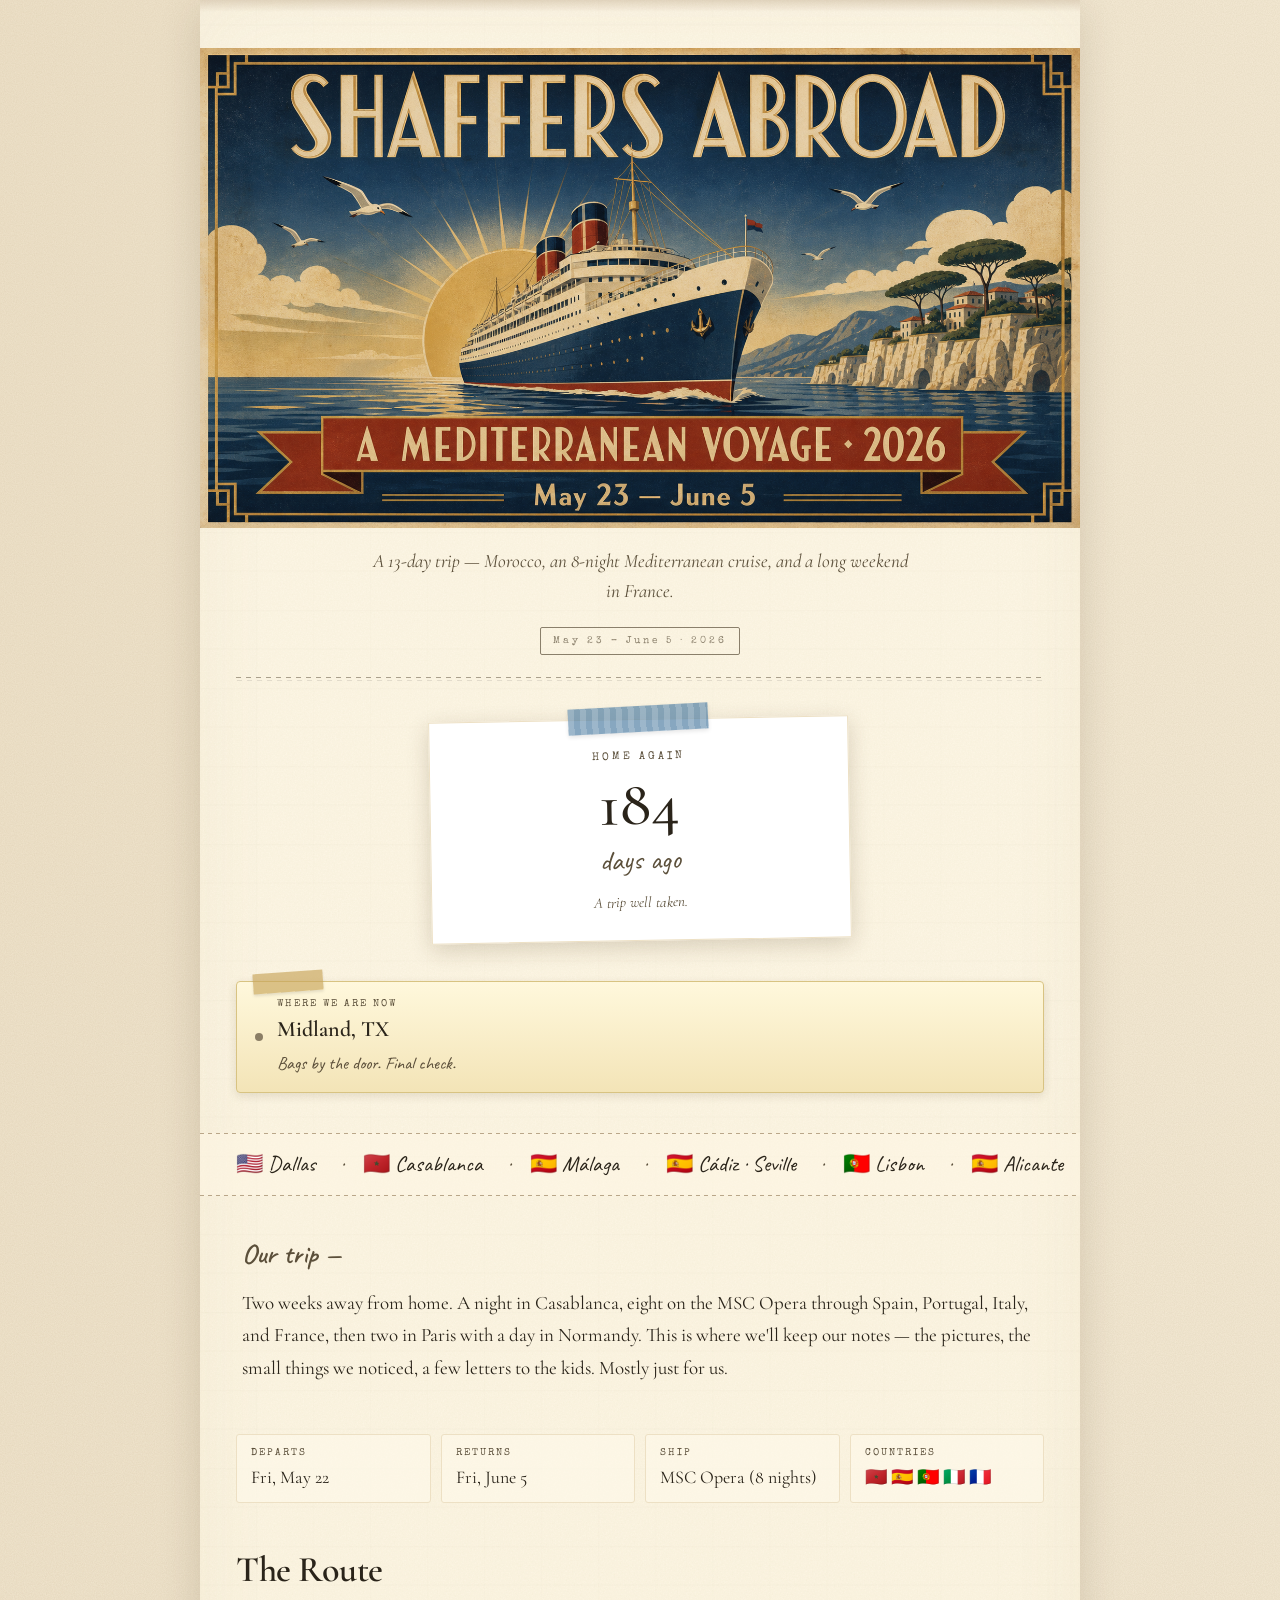
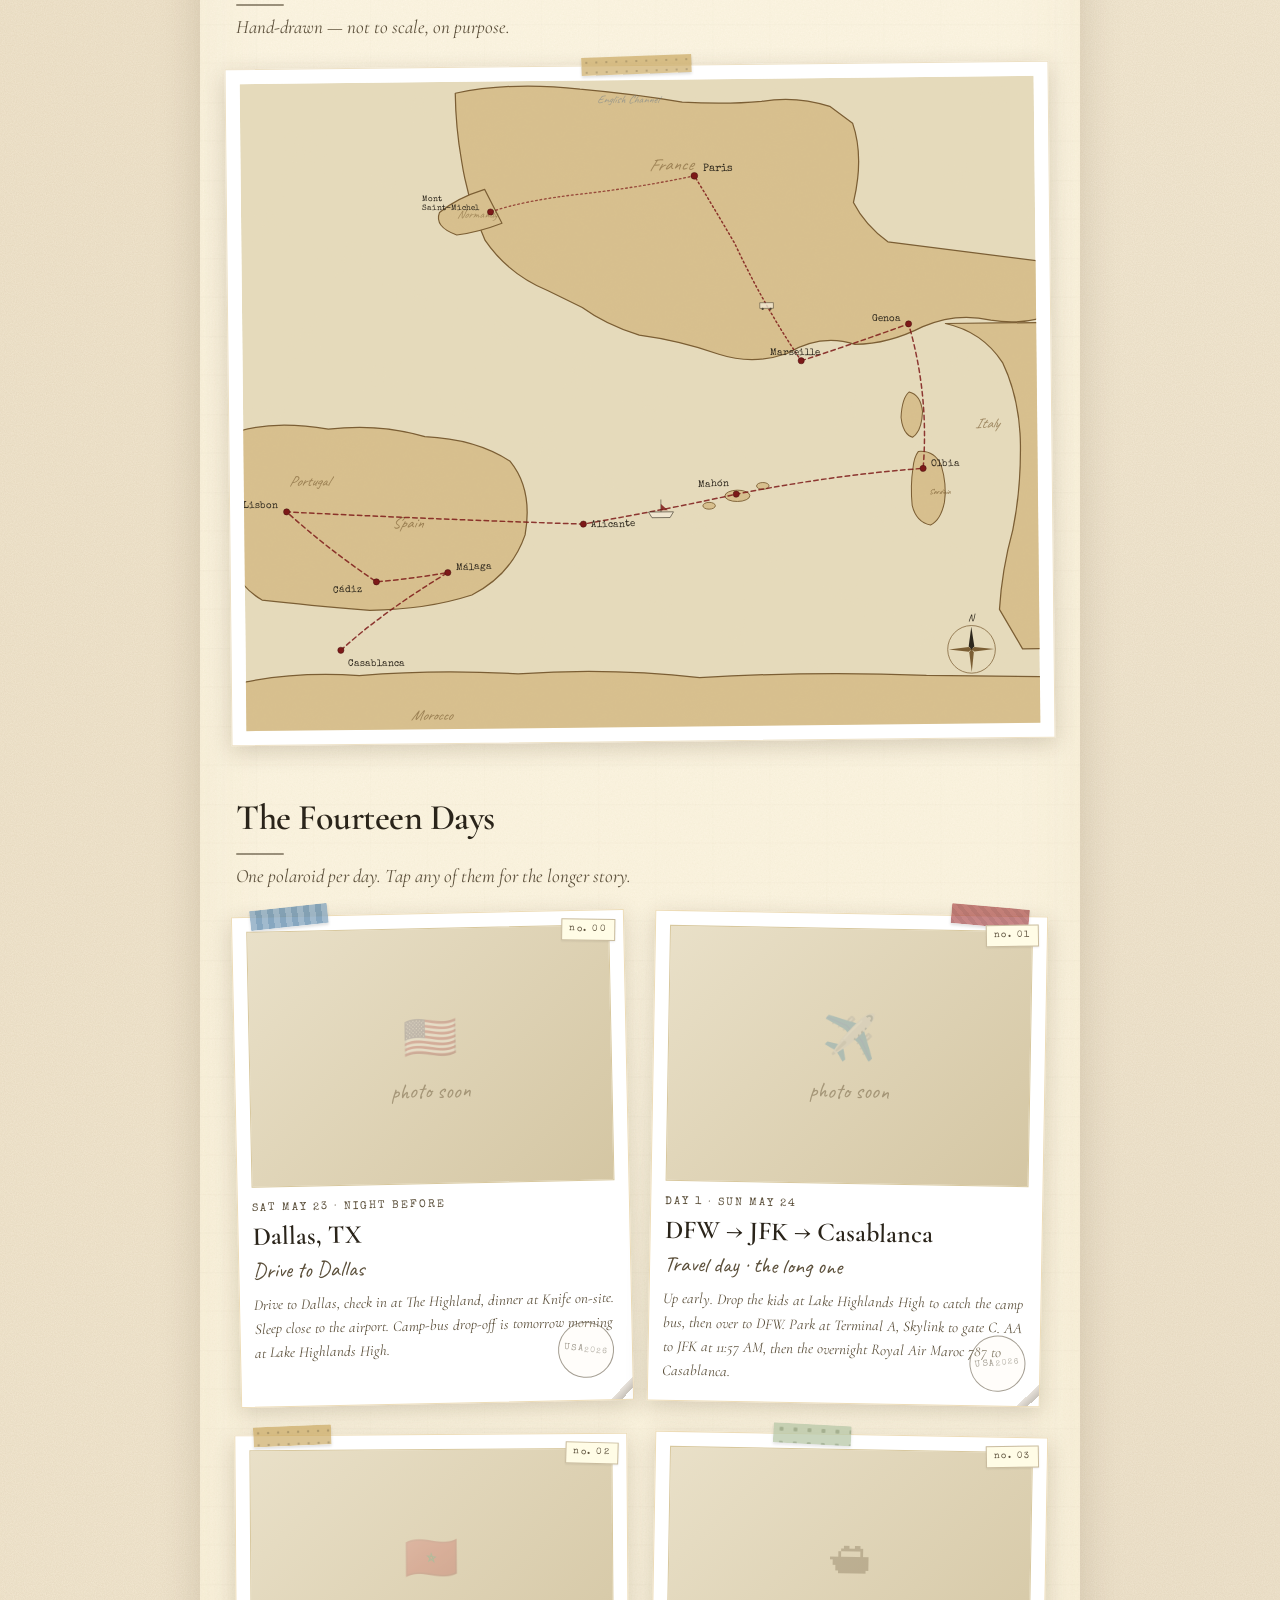
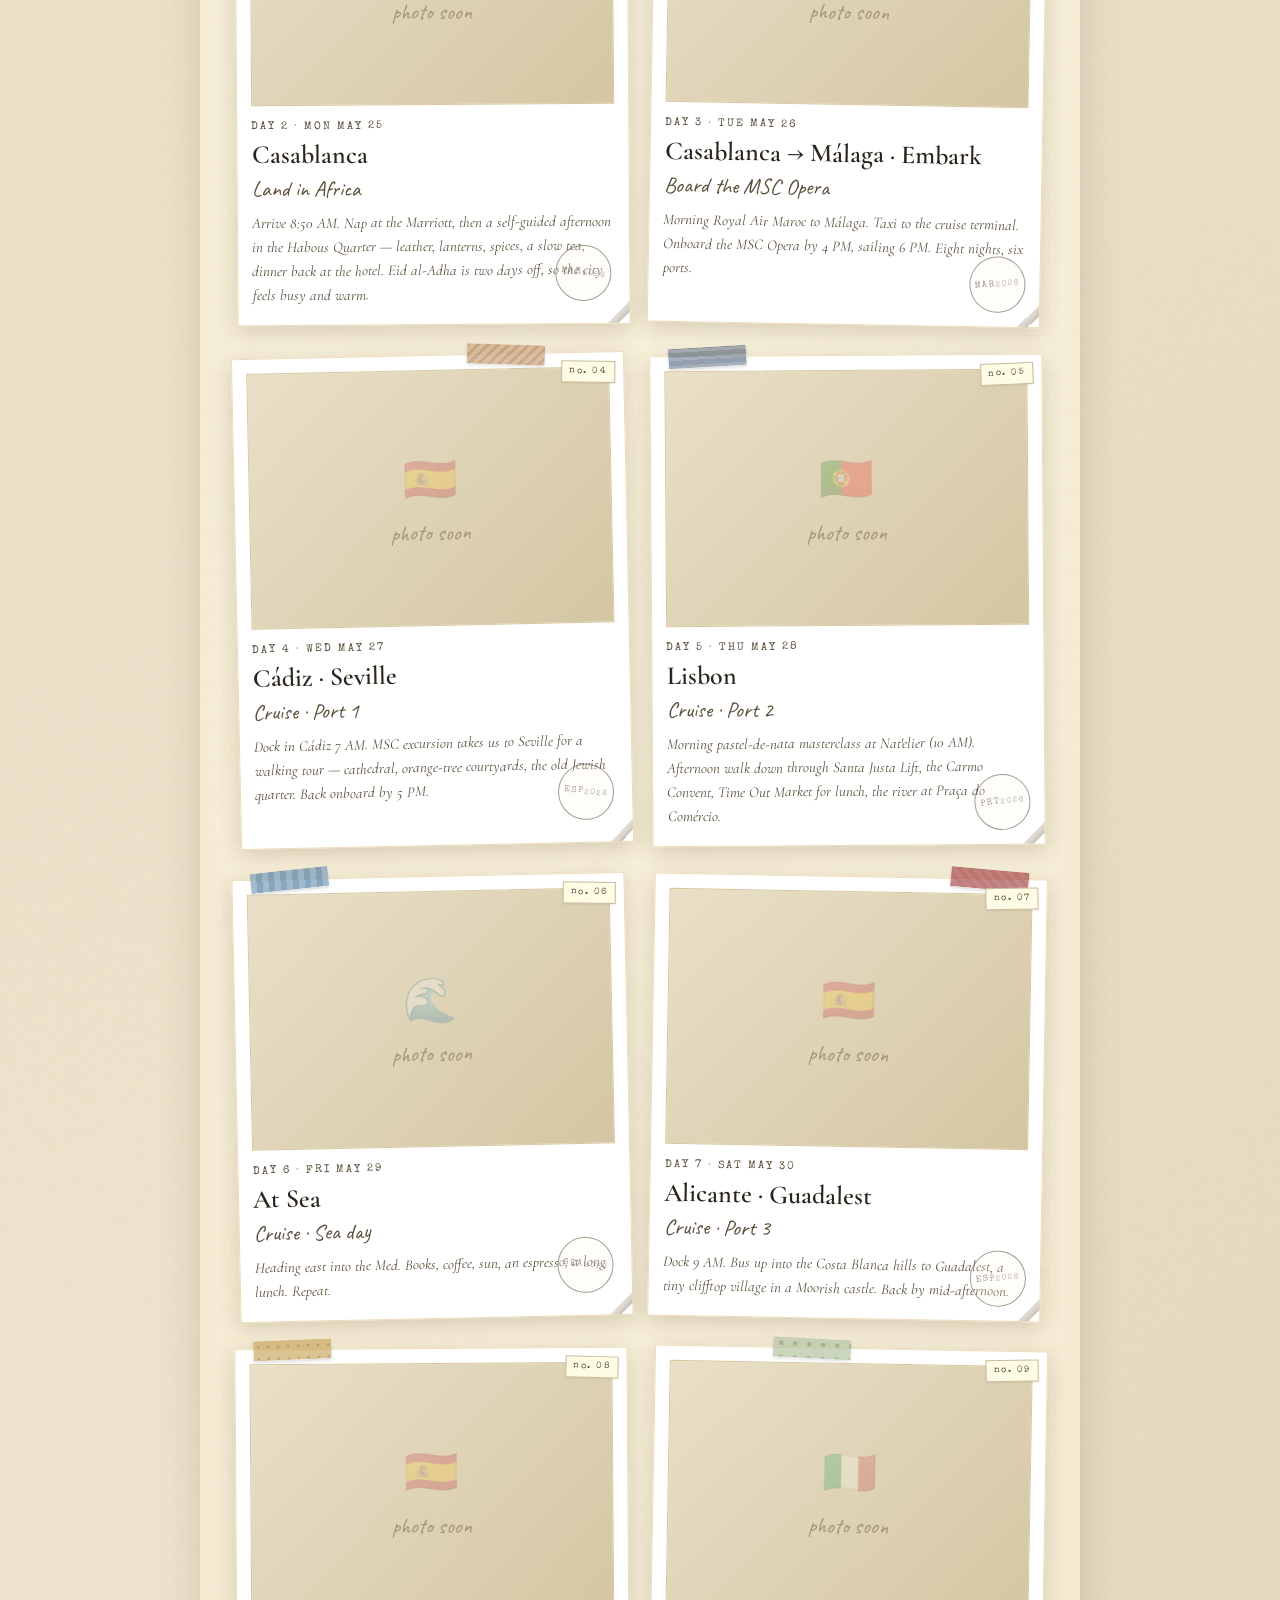
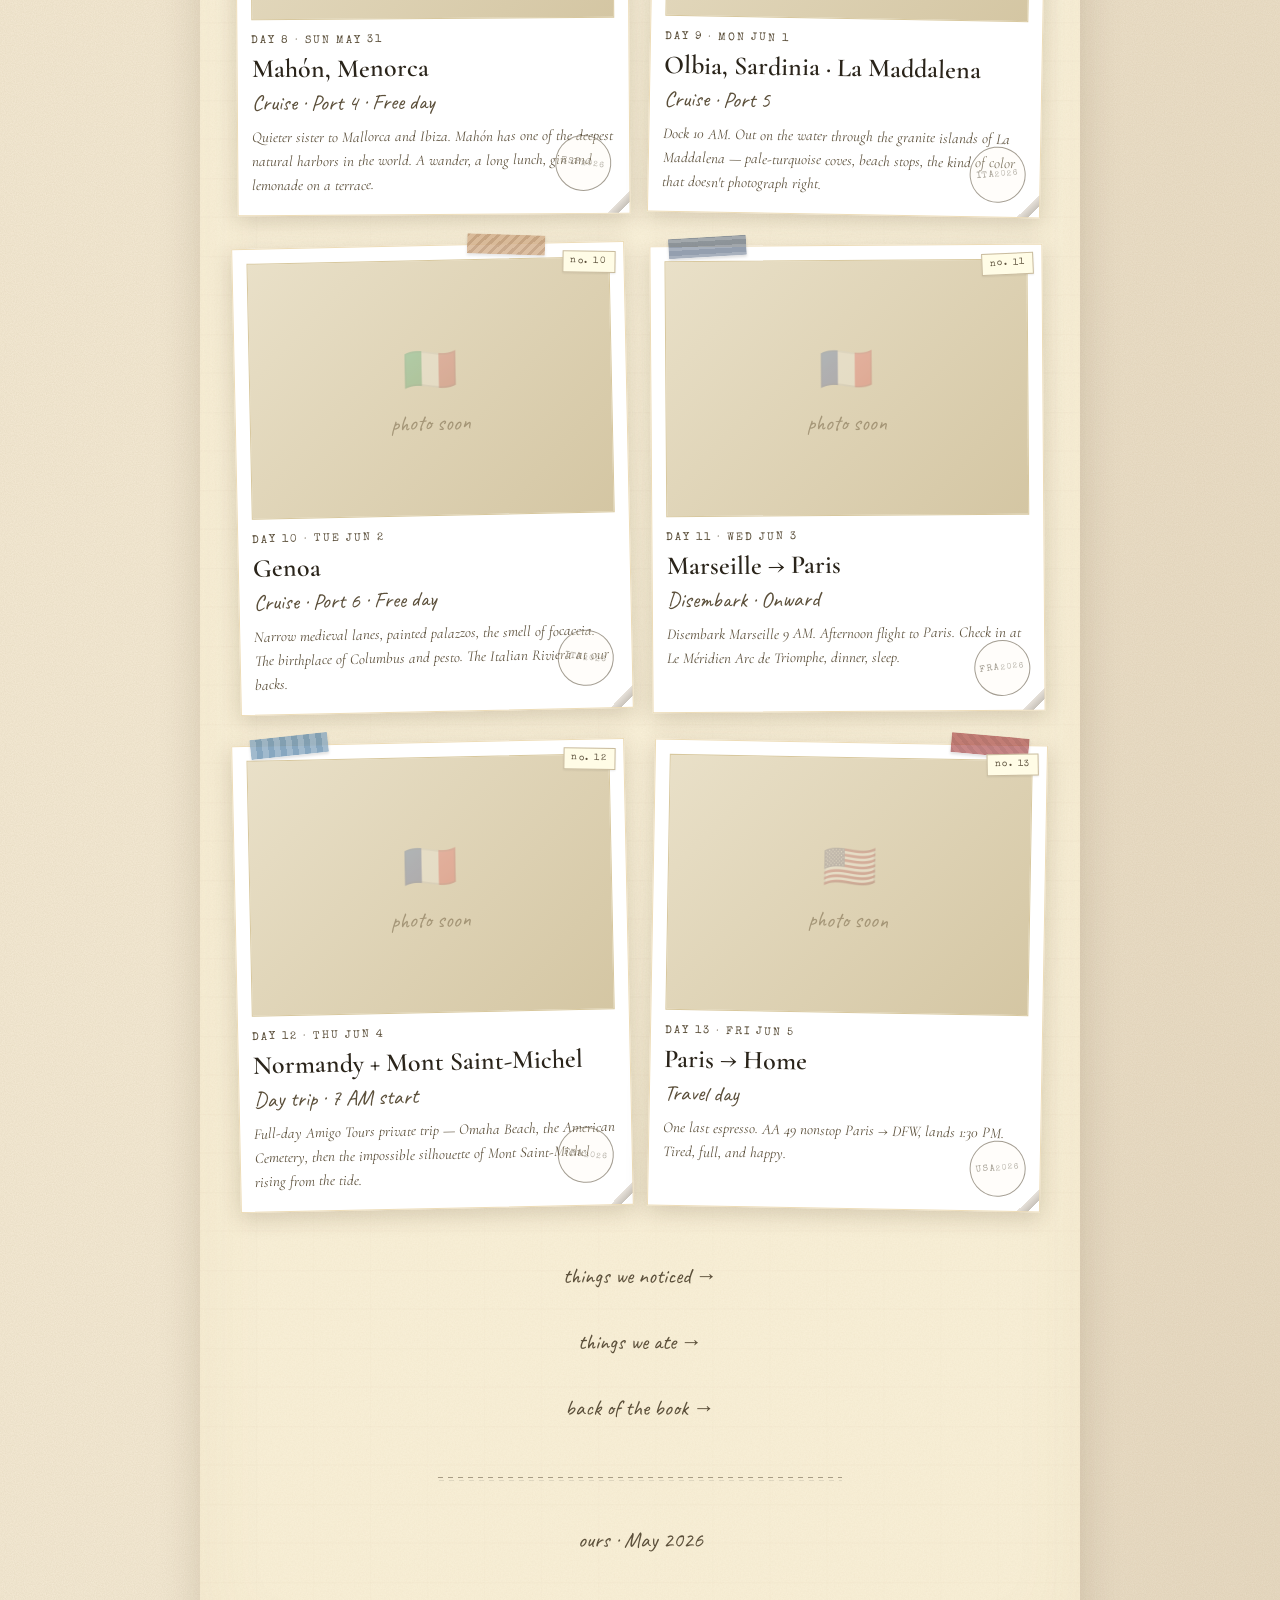
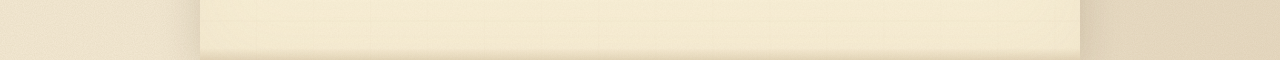
==== index.html @ 42c2126c "Extend hand-built map north to include Paris and Mont Saint-Michel (Normandy)" ====
<!DOCTYPE html>
<html lang="en">
<head>
<meta charset="UTF-8" />
<meta name="viewport" content="width=device-width, initial-scale=1.0" />
<title>Shaffers Abroad — May 22 to June 5, 2026</title>
<meta name="description" content="Jason and Rachel's two weeks across Morocco, the Mediterranean, and France — May 23 to June 5, 2026." />

<!-- Link preview (shows up in Messages, WhatsApp, email, etc.) -->
<meta property="og:title" content="Shaffers Abroad — A Mediterranean Voyage" />
<meta property="og:description" content="Our two weeks across Morocco, the Mediterranean, and France. May 23 to June 5, 2026." />
<meta property="og:image" content="https://bespokes.ai/shaffer-europe-2026/images/hero-poster.png" />
<meta property="og:image:width" content="1698" />
<meta property="og:image:height" content="926" />
<meta property="og:url" content="https://bespokes.ai/shaffer-europe-2026/" />
<meta property="og:type" content="website" />
<meta property="og:site_name" content="Shaffers Abroad" />
<meta name="twitter:card" content="summary_large_image" />
<meta name="twitter:title" content="Shaffers Abroad" />
<meta name="twitter:description" content="Our two weeks across Morocco, the Mediterranean, and France." />
<meta name="twitter:image" content="https://bespokes.ai/shaffer-europe-2026/images/hero-poster.png" />

<link rel="apple-touch-icon" href="images/hero-poster.png" />
<link rel="icon" href="images/hero-poster.png" />

<link rel="preconnect" href="https://fonts.googleapis.com" />
<link rel="preconnect" href="https://fonts.gstatic.com" crossorigin />
<link href="https://fonts.googleapis.com/css2?family=Caveat:wght@400;600;700&family=Cormorant+Garamond:ital,wght@0,400;0,500;0,600;0,700;1,400&family=Special+Elite&display=swap" rel="stylesheet" />
<link rel="stylesheet" href="style.css" />
</head>
<body class="home">
<div class="paper">

  <header class="masthead">
    <div class="flipCard" id="flipCard" aria-label="Hold to reveal logistics">
      <div class="flipInner" id="flipInner">
        <figure class="flipFace flipFront heroPoster">
          <img src="images/hero-poster.png" alt="Shaffers Abroad — A Mediterranean Voyage" />
        </figure>
        <div class="flipFace flipBack">
          <div class="flipBackInner">
            <div class="flipBackKicker">Logistics &amp; reservations</div>
            <p class="flipBackHint">for Jason &amp; Rachel</p>
            <input type="password" id="flipPw" placeholder="Password" autocomplete="off" inputmode="numeric" />
            <button id="flipUnlock">Unlock</button>
            <div class="flipBackErr" id="flipErr">&nbsp;</div>
            <button class="flipBackCancel" id="flipCancel">close</button>
          </div>
        </div>
      </div>
    </div>
    <p class="subtitle">A 13-day trip — Morocco, an 8-night Mediterranean cruise, and a long weekend in France.</p>
    <div class="stampWrap"><span class="stamp">May 23 – June 5 · 2026</span></div>
  </header>

  <section class="countdownCard" aria-label="Countdown">
    <div class="countdownTopLabel" id="countdownLabel">Until we leave</div>
    <div class="countdownNumber" id="countdownNumber">—</div>
    <div class="countdownUnit" id="countdownUnit">days</div>
    <div class="countdownSub" id="countdownSub">Morocco · Spain · Portugal · Italy · France</div>
  </section>

  <section class="whereNow" id="whereNow">
    <span class="pulse" aria-hidden="true"></span>
    <div>
      <div class="wlabel">Where we are now</div>
      <div class="wcity" id="whereCity">—</div>
      <div class="wnote" id="whereNote">—</div>
    </div>
  </section>

  <section class="citiesStrip" id="citiesStrip" aria-label="Stops"></section>

  <section class="introLetter">
    <h2 class="handwritten">Our trip —</h2>
    <p>
      Two weeks away from home. A night in Casablanca, eight on the MSC Opera through Spain,
      Portugal, Italy, and France, then two in Paris with a day in Normandy. This is where
      we'll keep our notes — the pictures, the small things we noticed, a few letters to the
      kids. Mostly just for us.
    </p>
  </section>

  <section class="quickStrip">
    <div class="qsItem"><div class="qsLabel">Departs</div><div class="qsValue">Fri, May 22</div></div>
    <div class="qsItem"><div class="qsLabel">Returns</div><div class="qsValue">Fri, June 5</div></div>
    <div class="qsItem"><div class="qsLabel">Ship</div><div class="qsValue">MSC Opera (8 nights)</div></div>
    <div class="qsItem"><div class="qsLabel">Countries</div><div class="qsValue">🇲🇦 🇪🇸 🇵🇹 🇮🇹 🇫🇷</div></div>
  </section>

  <section class="routeMap">
    <h2 class="sectionTitle">The Route</h2>
    <p class="sectionLede">Hand-drawn — not to scale, on purpose.</p>
    <figure class="mapFigure">
      <svg class="medMap" viewBox="0 -340 1400 1140" xmlns="http://www.w3.org/2000/svg" role="img" aria-label="Route from Casablanca across the Mediterranean to Marseille, then north overland to Paris and a day in Normandy.">
        <!-- Sea + sky background -->
        <rect x="0" y="-340" width="1400" height="1140" fill="#eadcb6" />
        <rect x="0" y="-340" width="1400" height="1140" fill="#cfd9d8" opacity="0.18" />

        <!-- Iberian Peninsula (Portugal + Spain) -->
        <path d="M -30 280 Q 40 250, 150 270 Q 240 260, 320 285 Q 410 290, 470 330 Q 510 380, 495 460 Q 470 530, 400 565 Q 320 590, 220 590 Q 110 580, 30 570 Q -20 540, -30 480 Z"
              fill="#d8c08e" stroke="#7a5d33" stroke-width="2.2" stroke-linejoin="round" />

        <!-- North African coast (Morocco strip) -->
        <path d="M -30 720 Q 80 695, 200 705 Q 340 695, 480 705 Q 640 695, 800 715 Q 1000 705, 1200 715 L 1430 720 L 1430 820 L -30 820 Z"
              fill="#d8c08e" stroke="#7a5d33" stroke-width="2.2" stroke-linejoin="round" />

        <!-- Strait of Gibraltar gap is implicit (sea between Iberia bottom and Morocco top) -->

        <!-- France — extended north to include the Channel coast, Normandy, and Paris region -->
        <path d="
          M 380 -320
          Q 480 -340, 600 -325
          Q 700 -315, 780 -300
          Q 860 -295, 920 -300
          Q 980 -310, 1040 -290
          L 1080 -260
          Q 1100 -200, 1080 -120
          Q 1100 -80, 1140 -50
          L 1430 -10
          L 1430 80
          Q 1380 100, 1320 90
          Q 1260 75, 1200 100
          Q 1140 130, 1080 130
          Q 1020 110, 960 145
          Q 900 165, 840 145
          Q 770 120, 700 110
          Q 640 90, 600 60
          L 540 30
          Q 470 0, 430 -60
          Q 400 -130, 390 -200
          Q 380 -260, 380 -320 Z"
          fill="#d8c08e" stroke="#7a5d33" stroke-width="2.2" stroke-linejoin="round" />

        <!-- Brittany peninsula bulge on the west (so Mont Saint-Michel sits in a coastline) -->
        <path d="M 430 -150 Q 380 -135, 350 -110 Q 340 -85, 380 -70 Q 420 -75, 460 -90 Z"
              fill="#d8c08e" stroke="#7a5d33" stroke-width="2" stroke-linejoin="round" />

        <!-- English Channel hint (small dashed wave near top edge) -->
        <text x="630" y="-300" font-family="Caveat, cursive" font-size="20" fill="#6b7a8a" font-style="italic" opacity="0.55">English Channel</text>

        <!-- Italian peninsula (boot) -->
        <path d="M 1240 95 Q 1305 110, 1340 165 Q 1370 230, 1370 310 Q 1370 390, 1355 460 Q 1335 530, 1330 600 L 1370 670 L 1430 670 L 1430 95 Z"
              fill="#d8c08e" stroke="#7a5d33" stroke-width="2.2" stroke-linejoin="round" />

        <!-- Corsica -->
        <path d="M 1175 215 Q 1195 220, 1198 250 Q 1196 285, 1180 295 Q 1163 290, 1160 260 Q 1162 225, 1175 215 Z"
              fill="#d8c08e" stroke="#7a5d33" stroke-width="1.8" />

        <!-- Sardinia -->
        <path d="M 1190 320 Q 1218 318, 1230 345 Q 1240 380, 1235 410 Q 1228 442, 1210 450 Q 1185 445, 1178 415 Q 1175 380, 1180 350 Q 1182 330, 1190 320 Z"
              fill="#d8c08e" stroke="#7a5d33" stroke-width="1.8" />

        <!-- Balearic Islands (Mallorca + Menorca + Ibiza, small) -->
        <ellipse cx="870" cy="395" rx="22" ry="10" fill="#d8c08e" stroke="#7a5d33" stroke-width="1.6" />
        <ellipse cx="915" cy="378" rx="11" ry="6"  fill="#d8c08e" stroke="#7a5d33" stroke-width="1.5" />
        <ellipse cx="820" cy="412" rx="11" ry="6"  fill="#d8c08e" stroke="#7a5d33" stroke-width="1.5" />

        <!-- Country labels (handwritten) -->
        <text x="80" y="370" font-family="Caveat, cursive" font-size="26" fill="#7a5d33" font-style="italic" opacity="0.65">Portugal</text>
        <text x="260" y="445" font-family="Caveat, cursive" font-size="28" fill="#7a5d33" font-style="italic" opacity="0.65">Spain</text>
        <text x="290" y="785" font-family="Caveat, cursive" font-size="26" fill="#7a5d33" font-style="italic" opacity="0.65">Morocco</text>
        <text x="720" y="-180" font-family="Caveat, cursive" font-size="32" fill="#7a5d33" font-style="italic" opacity="0.6">France</text>
        <text x="380" y="-100" font-family="Caveat, cursive" font-size="20" fill="#7a5d33" font-style="italic" opacity="0.55">Normandy</text>
        <text x="1290" y="280" font-family="Caveat, cursive" font-size="26" fill="#7a5d33" font-style="italic" opacity="0.65">Italy</text>

        <!-- Cruise route — dashed line in port order:
             Casablanca → Málaga → Cádiz → Lisbon → Alicante → Mahón → Olbia → Genoa → Marseille -->
        <path d="
          M 168 660
          Q 240 595, 358 525
          Q 295 535, 232 540
          Q 145 480, 75 415
          Q 320 430, 598 442
          Q 760 415, 868 392
          Q 1040 360, 1198 350
          Q 1210 220, 1175 95
          Q 1075 130, 985 158"
          fill="none" stroke="#7c1717" stroke-width="2.6" stroke-dasharray="8 6" stroke-linecap="round" opacity="0.85" />

        <!-- Overland leg: Marseille → Paris, then a side spur Paris → Normandy and back.
             Different dash pattern signals 'no longer on a ship'. -->
        <path d="M 985 158 Q 920 60, 870 -50 Q 830 -120, 800 -170"
              fill="none" stroke="#7c1717" stroke-width="2.6" stroke-dasharray="3 5" stroke-linecap="round" opacity="0.85" />
        <path d="M 800 -170 Q 700 -150, 600 -140 Q 500 -130, 440 -110"
              fill="none" stroke="#7c1717" stroke-width="2.4" stroke-dasharray="3 5" stroke-linecap="round" opacity="0.7" />

        <!-- City dots -->
        <g fill="#7c1717" stroke="#3a0c0c" stroke-width="0.8">
          <circle cx="168"  cy="660" r="5.5" />  <!-- Casablanca -->
          <circle cx="358"  cy="525" r="5.5" />  <!-- Málaga -->
          <circle cx="232"  cy="540" r="5.5" />  <!-- Cádiz -->
          <circle cx="75"   cy="415" r="5.5" />  <!-- Lisbon -->
          <circle cx="598"  cy="442" r="5.5" />  <!-- Alicante -->
          <circle cx="868"  cy="392" r="5.5" />  <!-- Mahón / Menorca -->
          <circle cx="1198" cy="350" r="5.5" />  <!-- Olbia / Sardinia -->
          <circle cx="1175" cy="95"  r="5.5" />  <!-- Genoa -->
          <circle cx="985"  cy="158" r="5.5" />  <!-- Marseille -->
          <circle cx="800"  cy="-170" r="6" />   <!-- Paris -->
          <circle cx="440"  cy="-110" r="5.5" /> <!-- Mont Saint-Michel -->
        </g>

        <!-- City labels (typewriter) -->
        <g font-family="Special Elite, monospace" font-size="17" fill="#2a241a">
          <text x="180" y="688">Casablanca</text>
          <text x="372" y="520">Málaga</text>
          <text x="155" y="558">Cádiz</text>
          <text x="-2"  y="408">Lisbon</text>
          <text x="612" y="447">Alicante</text>
          <text x="800" y="378">Mahón</text>
          <text x="1212" y="346">Olbia</text>
          <text x="1208" y="395" font-size="13" fill="#7a5d33" font-style="italic" font-family="Caveat, cursive">Sardinia</text>
          <text x="1110" y="90">Genoa</text>
          <text x="930"  y="148">Marseille</text>
          <text x="815"  y="-178" font-size="19">Paris</text>
          <text x="320"  y="-130" font-size="14">Mont</text>
          <text x="320"  y="-114" font-size="14">Saint-Michel</text>
        </g>

        <!-- Tiny ship icon mid-route, between Alicante and Mahón -->
        <g transform="translate(735, 422)" opacity="0.85">
          <path d="M -22 0 L 22 0 L 16 10 L -16 10 Z" fill="#f4ead5" stroke="#2a241a" stroke-width="1.2" />
          <line x1="0" y1="-14" x2="0" y2="0" stroke="#2a241a" stroke-width="1.2" />
          <path d="M 0 -14 L 12 -3 L 0 -3 Z" fill="#7c1717" />
          <line x1="0" y1="-22" x2="0" y2="-14" stroke="#2a241a" stroke-width="1" />
        </g>

        <!-- Tiny train icon along the Marseille-to-Paris leg -->
        <g transform="translate(925, 60)" opacity="0.8">
          <rect x="-12" y="-5" width="24" height="10" fill="#f4ead5" stroke="#2a241a" stroke-width="1" />
          <circle cx="-7" cy="6" r="2" fill="#2a241a" />
          <circle cx="7"  cy="6" r="2" fill="#2a241a" />
        </g>

        <!-- Compass rose, bottom-right corner -->
        <g transform="translate(1280, 670)">
          <circle cx="0" cy="0" r="42" fill="none" stroke="#7a5d33" stroke-width="1.3" />
          <circle cx="0" cy="0" r="2.5" fill="#2a241a" />
          <polygon points="0,-40 5,-5 0,0 -5,-5" fill="#2a241a" />
          <polygon points="0,40 -4,5 0,0 4,5" fill="#7a5d33" />
          <polygon points="-40,0 -5,-4 0,0 -5,4" fill="#7a5d33" />
          <polygon points="40,0 5,-4 0,0 5,4" fill="#7a5d33" />
          <text x="0" y="-50" font-family="Caveat, cursive" font-size="18" fill="#2a241a" text-anchor="middle">N</text>
        </g>

        <!-- Faint paper grain overlay -->
        <rect x="0" y="-340" width="1400" height="1140" fill="url(#grain)" opacity="0.15" />
        <defs>
          <filter id="noise">
            <feTurbulence type="fractalNoise" baseFrequency="0.85" numOctaves="2" stitchTiles="stitch" />
            <feColorMatrix values="0 0 0 0 0.45  0 0 0 0 0.34  0 0 0 0 0.18  0 0 0 0.22 0" />
          </filter>
          <pattern id="grain" patternUnits="userSpaceOnUse" width="200" height="200">
            <rect width="200" height="200" filter="url(#noise)" />
          </pattern>
        </defs>
      </svg>
    </figure>
  </section>

  <section class="daysSection">
    <h2 class="sectionTitle">The Fourteen Days</h2>
    <p class="sectionLede">One polaroid per day. Tap any of them for the longer story.</p>
    <div class="daysGrid" id="daysGrid"></div>
  </section>

  <a href="noticed.html" class="indexLink">things we noticed →</a>
  <a href="eaten.html" class="indexLink">things we ate →</a>
  <a href="backofbook.html" class="indexLink">back of the book →</a>

  <footer class="footer">
    <p class="handwritten">ours · May 2026</p>
  </footer>

</div>

<script src="data.js"></script>
<script src="app.js"></script>
<script>
// ===== Hidden long-press gateway on the hero poster =====
(function () {
  const PASSWORD = '2026';
  const HOLD_MS = 600;
  const card = document.getElementById('flipCard');
  const inner = document.getElementById('flipInner');
  const pw = document.getElementById('flipPw');
  const btn = document.getElementById('flipUnlock');
  const cancel = document.getElementById('flipCancel');
  const err = document.getElementById('flipErr');
  if (!card || !inner) return;

  let holdTimer = null;
  let flipped = false;
  let autoUnflipTimer = null;

  function flip() {
    if (flipped) return;
    flipped = true;
    inner.classList.add('flipped');
    setTimeout(() => pw && pw.focus(), 350);
    // auto-close after 30s idle
    clearTimeout(autoUnflipTimer);
    autoUnflipTimer = setTimeout(unflip, 30000);
  }
  function unflip() {
    flipped = false;
    inner.classList.remove('flipped');
    if (pw) pw.value = '';
    if (err) err.innerHTML = '&nbsp;';
    clearTimeout(autoUnflipTimer);
  }
  function startHold(e) {
    if (flipped) return;
    clearTimeout(holdTimer);
    holdTimer = setTimeout(flip, HOLD_MS);
  }
  function cancelHold() {
    clearTimeout(holdTimer);
  }
  function tryUnlock() {
    if (!pw) return;
    if (pw.value === PASSWORD) {
      sessionStorage.setItem('sa-unlocked', '1');
      window.location.href = 'private.html';
    } else {
      err.textContent = 'try again';
      pw.value = '';
      pw.focus();
    }
  }

  // Mouse + touch hold on the front face only
  const front = card.querySelector('.flipFront');
  if (front) {
    front.addEventListener('pointerdown', startHold);
    front.addEventListener('pointerup', cancelHold);
    front.addEventListener('pointerleave', cancelHold);
    front.addEventListener('pointercancel', cancelHold);
    // prevent the image's native context menu on long-press mobile
    front.addEventListener('contextmenu', (e) => e.preventDefault());
  }

  if (btn) btn.addEventListener('click', tryUnlock);
  if (pw) pw.addEventListener('keydown', (e) => { if (e.key === 'Enter') tryUnlock(); });
  if (cancel) cancel.addEventListener('click', unflip);
})();
</script>
</body>
</html>
---- style.css ----
/* ============================================================
   SHAFFER EUROPE 2026 — scrapbook stylesheet
   ============================================================ */

:root {
  --cream: #f4ead5;
  --cream-deep: #ede0c4;
  --paper: #fbf4e1;
  --ink: #2a241a;
  --ink-soft: #5b4f3a;
  --accent: #8a2b2b;        /* deep brick */
  --accent-2: #1f3a5f;      /* navy */
  --gold: #b78a3a;
  --tape-blue: rgba(85, 130, 165, 0.7);
  --tape-red:  rgba(170, 70, 70, 0.65);
  --tape-gold: rgba(200, 165, 90, 0.65);
  --shadow: 0 6px 22px rgba(60, 40, 10, 0.18);
  --shadow-soft: 0 3px 10px rgba(60, 40, 10, 0.12);
}

* { box-sizing: border-box; }
html, body { margin: 0; padding: 0; }

body {
  background: var(--cream);
  background-image:
    /* fine paper grain via SVG fractal noise */
    url("data:image/svg+xml;utf8,<svg xmlns='http://www.w3.org/2000/svg' width='200' height='200'><filter id='n'><feTurbulence type='fractalNoise' baseFrequency='0.9' numOctaves='2' stitchTiles='stitch'/><feColorMatrix values='0 0 0 0 0.45  0 0 0 0 0.34  0 0 0 0 0.18  0 0 0 0.18 0'/></filter><rect width='100%' height='100%' filter='url(%23n)'/></svg>"),
    /* warm vignette in the corners */
    radial-gradient(ellipse at top left, rgba(170, 130, 70, 0.08), transparent 60%),
    radial-gradient(ellipse at bottom right, rgba(120, 80, 40, 0.10), transparent 60%);
  background-size: 200px 200px, auto, auto;
  background-position: 0 0, 0 0, 0 0;
  color: var(--ink);
  font-family: 'Cormorant Garamond', Georgia, 'Times New Roman', serif;
  font-size: 19px;
  line-height: 1.6;
  -webkit-font-smoothing: antialiased;
  min-height: 100vh;
}

.paper {
  max-width: 880px;
  margin: 0 auto;
  background: var(--paper);
  background-image:
    /* heavier paper grain */
    url("data:image/svg+xml;utf8,<svg xmlns='http://www.w3.org/2000/svg' width='240' height='240'><filter id='p'><feTurbulence type='fractalNoise' baseFrequency='0.65' numOctaves='3' stitchTiles='stitch'/><feColorMatrix values='0 0 0 0 0.55  0 0 0 0 0.42  0 0 0 0 0.22  0 0 0 0.10 0'/></filter><rect width='100%' height='100%' filter='url(%23p)'/></svg>"),
    /* horizontal fiber lines */
    repeating-linear-gradient(0deg, transparent 0 38px, rgba(120, 90, 50, 0.018) 38px 39px),
    /* vertical fiber lines, even fainter */
    repeating-linear-gradient(90deg, transparent 0 56px, rgba(120, 90, 50, 0.012) 56px 57px),
    linear-gradient(180deg, rgba(255, 250, 235, 0.6), rgba(245, 232, 200, 0.4));
  padding: 40px 36px 80px;
  box-shadow: 0 10px 40px rgba(60, 40, 10, 0.15), inset 0 0 80px rgba(160, 120, 60, 0.06);
  position: relative;
  min-height: 100vh;
}
.paper::before, .paper::after {
  /* faint torn-edge feel on the top */
  content: '';
  position: absolute;
  left: 0; right: 0;
  height: 12px;
  pointer-events: none;
}
.paper::before { top: 0; background: linear-gradient(180deg, rgba(120, 80, 40, 0.18), transparent); }
.paper::after  { bottom: 0; background: linear-gradient(0deg, rgba(120, 80, 40, 0.14), transparent); }
/* ===== Masthead ===== */

.masthead {
  text-align: center;
  position: relative;
  padding: 8px 0 28px;
  margin-bottom: 36px;
}

.flipCard {
  margin: 0 -36px 18px;
  perspective: 1500px;
  position: relative;
  /* prevent iOS long-press selection */
  -webkit-user-select: none;
  user-select: none;
  -webkit-touch-callout: none;
}
.flipInner {
  position: relative;
  width: 100%;
  transition: transform 0.7s cubic-bezier(.4,.2,.2,1);
  transform-style: preserve-3d;
}
.flipInner.flipped {
  transform: rotateY(180deg);
}
.flipFace {
  width: 100%;
  -webkit-backface-visibility: hidden;
  backface-visibility: hidden;
}
.flipFront {
  position: relative;
}
.flipBack {
  position: absolute;
  inset: 0;
  background: var(--paper);
  background-image:
    url("data:image/svg+xml;utf8,<svg xmlns='http://www.w3.org/2000/svg' width='240' height='240'><filter id='p'><feTurbulence type='fractalNoise' baseFrequency='0.7' numOctaves='3' stitchTiles='stitch'/><feColorMatrix values='0 0 0 0 0.55  0 0 0 0 0.42  0 0 0 0 0.22  0 0 0 0.10 0'/></filter><rect width='100%' height='100%' filter='url(%23p)'/></svg>"),
    linear-gradient(180deg, #f0e5cf, #e9ddc0);
  transform: rotateY(180deg);
  display: flex;
  align-items: center;
  justify-content: center;
  border: 1px solid var(--cream-deep);
  box-shadow: inset 0 0 60px rgba(120, 80, 40, 0.10);
}
.flipBackInner {
  text-align: center;
  width: 80%;
  max-width: 320px;
  padding: 30px 0;
}
.flipBackKicker {
  font-family: 'Cormorant Garamond', serif;
  font-size: 24px;
  font-weight: 600;
  color: var(--ink);
  letter-spacing: 0.5px;
}
.flipBackHint {
  font-family: 'Caveat', cursive;
  font-size: 20px;
  color: var(--ink-soft);
  margin: 4px 0 18px;
  font-style: normal;
}
.flipBack input[type="password"] {
  width: 100%;
  padding: 11px 14px;
  font-family: 'Cormorant Garamond', serif;
  font-size: 18px;
  border: 1px solid var(--ink-soft);
  background: var(--paper);
  border-radius: 3px;
  text-align: center;
  letter-spacing: 4px;
}
.flipBack button#flipUnlock {
  margin-top: 10px;
  width: 100%;
  background: var(--ink);
  color: var(--paper);
  border: none;
  padding: 10px 0;
  font-family: 'Cormorant Garamond', serif;
  font-size: 16px;
  letter-spacing: 1.5px;
  cursor: pointer;
}
.flipBack button#flipUnlock:hover { background: #1a1610; }
.flipBackErr {
  font-family: 'Caveat', cursive;
  font-size: 20px;
  color: var(--accent);
  margin-top: 8px;
  min-height: 24px;
}
.flipBackCancel {
  background: transparent;
  border: none;
  font-family: 'Caveat', cursive;
  font-size: 18px;
  color: var(--ink-soft);
  cursor: pointer;
  padding: 4px 12px;
  margin-top: 4px;
}

.heroPoster {
  margin: 0;
  padding: 0;
  position: relative;
  overflow: hidden;
  cursor: pointer;
}
.heroPoster img {
  width: 100%;
  display: block;
  filter: contrast(0.95) saturate(0.92);
  pointer-events: none;
}
.heroPoster::after {
  /* paper-grain overlay to harmonize with the rest of the page */
  content: '';
  position: absolute;
  inset: 0;
  background-image: url("data:image/svg+xml;utf8,<svg xmlns='http://www.w3.org/2000/svg' width='200' height='200'><filter id='n'><feTurbulence type='fractalNoise' baseFrequency='0.85' numOctaves='2' stitchTiles='stitch'/><feColorMatrix values='0 0 0 0 0.55  0 0 0 0 0.42  0 0 0 0 0.22  0 0 0 0.08 0'/></filter><rect width='100%' height='100%' filter='url(%23n)'/></svg>");
  background-size: 200px 200px;
  mix-blend-mode: multiply;
  opacity: 0.6;
  pointer-events: none;
}

.routeMap {
  margin: 24px 0 48px;
}
.mapFigure {
  margin: 16px -8px 0;
  padding: 14px;
  background: #fff;
  border: 1px solid var(--cream-deep);
  box-shadow: var(--shadow);
  position: relative;
  transform: rotate(-0.6deg);
}
.mapFigure::before {
  content: '';
  position: absolute;
  top: -10px; left: 50%;
  transform: translateX(-50%) rotate(-1.5deg);
  width: 110px; height: 18px;
  background: var(--tape-gold);
  background-image: radial-gradient(circle at 5px 5px, rgba(0,0,0,0.16) 1.3px, transparent 1.5px);
  background-size: 10px 10px;
  box-shadow: 0 2px 3px rgba(0,0,0,0.12);
}
.mapFigure img,
.mapFigure svg.medMap {
  width: 100%;
  display: block;
  height: auto;
}
.mapFigure img {
  filter: contrast(0.92) saturate(0.85);
}
.masthead::after {
  content: '';
  display: block;
  position: absolute;
  bottom: 0; left: 0; right: 0;
  height: 6px;
  background-image:
    /* stitched line — small dashes with shadow underneath */
    linear-gradient(90deg, var(--ink-soft) 50%, transparent 50%),
    linear-gradient(90deg, rgba(0,0,0,0.18) 50%, transparent 50%);
  background-size: 10px 1px, 10px 1px;
  background-position: 0 0, 1px 3px;
  background-repeat: repeat-x;
  opacity: 0.5;
}

.postmark {
  font-family: 'Special Elite', 'Courier New', monospace;
  letter-spacing: 3px;
  text-transform: uppercase;
  font-size: 11px;
  color: var(--ink-soft);
  margin-bottom: 14px;
}

.title {
  font-family: 'Cormorant Garamond', serif;
  font-weight: 600;
  font-size: clamp(54px, 11vw, 96px);
  line-height: 0.95;
  letter-spacing: -1px;
  margin: 0;
  color: var(--ink);
}
.title .tiny {
  display: block;
  font-family: 'Caveat', cursive;
  font-size: 0.34em;
  font-weight: 400;
  color: var(--ink-soft);
  margin-bottom: -10px;
}
.title .tagline-script {
  display: block;
  font-family: 'Caveat', cursive;
  font-weight: 400;
  font-size: 0.38em;
  color: var(--accent-2);
  margin-top: 6px;
  font-style: italic;
}
.subtitle {
  margin: 18px auto 0;
  max-width: 540px;
  font-style: italic;
  color: var(--ink-soft);
  font-size: 19px;
}

.stampWrap {
  margin-top: 20px;
  display: flex; justify-content: center;
}
.stamp {
  display: inline-block;
  font-family: 'Special Elite', monospace;
  font-size: 10px;
  letter-spacing: 3px;
  padding: 5px 12px;
  border: 1px solid var(--ink-soft);
  color: var(--ink-soft);
  border-radius: 2px;
  opacity: 0.7;
  background: transparent;
}

/* ===== Countdown / day-counter card ===== */

.countdownCard {
  position: relative;
  background: #fff;
  margin: 0 auto 40px;
  max-width: 420px;
  padding: 28px 22px 26px;
  text-align: center;
  border: 1px solid var(--cream-deep);
  box-shadow: var(--shadow);
  transform: rotate(-1deg);
}
.countdownCard::before {
  /* washi tape on top */
  content: '';
  position: absolute;
  top: -14px; left: 50%;
  transform: translateX(-50%) rotate(-2deg);
  width: 140px; height: 26px;
  background: var(--tape-blue);
  background-image: repeating-linear-gradient(
    90deg,
    rgba(255,255,255,0.18) 0 6px,
    transparent 6px 12px
  );
  box-shadow: 0 2px 4px rgba(0,0,0,0.1);
}
.countdownTopLabel {
  font-family: 'Special Elite', monospace;
  text-transform: uppercase;
  font-size: 11px;
  letter-spacing: 3px;
  color: var(--ink-soft);
}
.countdownNumber {
  font-family: 'Cormorant Garamond', serif;
  font-size: 64px;
  font-weight: 500;
  line-height: 1;
  color: var(--ink);
  margin: 6px 0 2px;
}
.countdownUnit {
  font-family: 'Caveat', cursive;
  font-size: 28px;
  color: var(--ink-soft);
}
.countdownSub {
  margin-top: 8px;
  font-style: italic;
  color: var(--ink-soft);
  font-size: 15px;
}

/* ===== Quick strip ===== */

.quickStrip {
  display: grid;
  grid-template-columns: repeat(2, 1fr);
  gap: 10px;
  margin-bottom: 38px;
}
.qsItem {
  background: rgba(255, 250, 235, 0.6);
  border: 1px solid var(--cream-deep);
  padding: 10px 14px;
  border-radius: 3px;
  position: relative;
}
.qsLabel {
  font-family: 'Special Elite', monospace;
  font-size: 10px;
  letter-spacing: 2px;
  text-transform: uppercase;
  color: var(--ink-soft);
}
.qsValue {
  font-family: 'Cormorant Garamond', serif;
  font-size: 18px;
  color: var(--ink);
  margin-top: 2px;
}
@media (min-width: 620px) {
  .quickStrip { grid-template-columns: repeat(4, 1fr); }
}

/* ===== Cities strip ===== */

.citiesStrip {
  margin: 0 -36px 36px;
  padding: 14px 24px;
  background: rgba(255, 248, 230, 0.5);
  border-top: 0;
  border-bottom: 0;
  background-image:
    linear-gradient(90deg, rgba(120, 90, 50, 0.5) 50%, transparent 50%),
    linear-gradient(90deg, rgba(120, 90, 50, 0.5) 50%, transparent 50%);
  background-size: 8px 1px, 8px 1px;
  background-position: 0 0, 0 100%;
  background-repeat: repeat-x, repeat-x;
  overflow-x: auto;
  white-space: nowrap;
  text-align: center;
}
.citiesStrip .city {
  display: inline-block;
  margin: 0 12px;
  font-family: 'Caveat', cursive;
  font-size: 22px;
  color: var(--ink);
}
.citiesStrip .city + .city::before {
  content: ' · ';
  color: var(--ink-soft);
  margin-right: 14px;
}

/* ===== Intro letter ===== */

.introLetter {
  margin-bottom: 50px;
  position: relative;
  padding: 0 6px;
}
.introLetter h2.handwritten {
  font-family: 'Caveat', cursive;
  font-weight: 600;
  font-size: 28px;
  color: var(--ink-soft);
  margin: 0 0 10px;
}
.introLetter p {
  font-size: 19px;
  line-height: 1.7;
  margin: 10px 0;
}
.signoff {
  text-align: right;
  font-family: 'Caveat', cursive;
  font-size: 28px;
  color: var(--accent-2);
  margin-top: 18px !important;
}

/* ===== Section titles ===== */

.sectionTitle {
  font-family: 'Cormorant Garamond', serif;
  font-size: 36px;
  font-weight: 600;
  letter-spacing: -0.5px;
  margin: 0 0 6px;
  position: relative;
  display: inline-block;
}
.sectionTitle::after {
  content: '';
  display: block;
  height: 2px; width: 48px;
  margin-top: 6px;
  background: var(--ink-soft);
  border-radius: 1px;
  opacity: 0.6;
}
.sectionLede {
  color: var(--ink-soft);
  font-style: italic;
  margin: 0 0 22px;
}

/* ===== Where-they-are widget ===== */

.whereNow {
  display: flex; align-items: center; gap: 14px;
  background: linear-gradient(180deg, #fff8dc, #f3e4b7);
  border: 1px solid #d8c382;
  padding: 14px 18px;
  border-radius: 4px;
  margin-bottom: 40px;
  box-shadow: var(--shadow-soft);
  position: relative;
}
.whereNow::before {
  content: '';
  position: absolute;
  top: -10px; left: 16px;
  width: 70px; height: 20px;
  background: var(--tape-gold);
  transform: rotate(-4deg);
  box-shadow: 0 2px 3px rgba(0,0,0,0.1);
}
.whereNow .pulse {
  width: 8px; height: 8px;
  background: var(--ink-soft);
  border-radius: 50%;
  box-shadow: 0 0 0 0 rgba(91, 79, 58, 0.25);
  animation: pulse 5s infinite;
  flex-shrink: 0;
  opacity: 0.7;
}
@keyframes pulse {
  0% { box-shadow: 0 0 0 0 rgba(91, 79, 58, 0.25); }
  70% { box-shadow: 0 0 0 8px rgba(91, 79, 58, 0); }
  100% { box-shadow: 0 0 0 0 rgba(91, 79, 58, 0); }
}
.whereNow .wlabel {
  font-family: 'Special Elite', monospace;
  text-transform: uppercase;
  letter-spacing: 2px;
  font-size: 10px;
  color: var(--ink-soft);
}
.whereNow .wcity {
  font-family: 'Cormorant Garamond', serif;
  font-size: 22px;
  color: var(--ink);
  font-weight: 600;
}
.whereNow .wnote {
  font-family: 'Caveat', cursive;
  font-size: 18px;
  color: var(--ink-soft);
  margin-top: 2px;
}

/* ===== Day grid (polaroid stack) ===== */

.daysGrid {
  display: grid;
  grid-template-columns: 1fr;
  gap: 26px;
  margin-bottom: 50px;
}
@media (min-width: 600px) {
  .daysGrid { grid-template-columns: 1fr 1fr; gap: 30px 22px; }
}

.dayCard {
  position: relative;
  background: #fff;
  padding: 14px 14px 18px;
  box-shadow: var(--shadow);
  text-decoration: none;
  color: var(--ink);
  transition: transform 0.18s ease, box-shadow 0.18s ease;
  border: 1px solid #eddcb7;
  display: block;
}
.dayCard:nth-child(odd) { transform: rotate(-1.2deg); }
.dayCard:nth-child(even) { transform: rotate(1deg); }
.dayCard:nth-child(3n) { transform: rotate(-0.4deg); }
.dayCard:hover { transform: rotate(0deg) translateY(-4px); box-shadow: 0 16px 36px rgba(60, 40, 10, 0.22); }

/* Washi tape — six rotating designs so no two adjacent cards look alike */
.dayCard::before {
  content: '';
  position: absolute;
  top: -10px; left: 18px;
  width: 78px; height: 20px;
  background: var(--tape-blue);
  background-image: repeating-linear-gradient(90deg, rgba(255,255,255,0.22) 0 6px, transparent 6px 12px);
  transform: rotate(-5deg);
  box-shadow: 0 2px 3px rgba(0,0,0,0.12);
  border-radius: 1px;
}
.dayCard:nth-child(6n+2)::before {
  background: var(--tape-red);
  background-image: repeating-linear-gradient(45deg, rgba(0,0,0,0.06) 0 4px, transparent 4px 8px);
  left: auto; right: 18px; transform: rotate(4deg);
}
.dayCard:nth-child(6n+3)::before {
  background: var(--tape-gold);
  background-image: radial-gradient(circle at 5px 6px, rgba(0,0,0,0.18) 1.4px, transparent 1.6px);
  background-size: 10px 12px;
  transform: rotate(-2deg);
}
.dayCard:nth-child(6n+4)::before {
  background: #b8c8a8;
  background-image: radial-gradient(circle at 8px 6px, rgba(60,80,40,0.35) 2px, transparent 2.4px);
  background-size: 14px 14px;
  opacity: 0.75;
  left: 30%; transform: rotate(2deg);
}
.dayCard:nth-child(6n+5)::before {
  background: #d4b08c;
  background-image: repeating-linear-gradient(135deg, rgba(120,70,30,0.25) 0 3px, transparent 3px 7px);
  opacity: 0.8;
  transform: rotate(3deg);
  left: auto; right: 20%;
}
.dayCard:nth-child(6n)::before {
  background: rgba(60, 80, 110, 0.55);
  background-image: repeating-linear-gradient(0deg, rgba(255,255,255,0.18) 0 3px, transparent 3px 8px);
  transform: rotate(-3deg);
}

/* Subtle corner peel — bottom-right corner looks slightly lifted */
.dayCard::after {
  content: '';
  position: absolute;
  bottom: 0; right: 0;
  width: 22px; height: 22px;
  background: linear-gradient(135deg, transparent 50%, rgba(120, 90, 50, 0.18) 50%, rgba(60, 40, 10, 0.28) 75%, transparent 75%);
  pointer-events: none;
}

.dayPhoto {
  width: 100%;
  padding-top: 70%;
  background: linear-gradient(135deg, #e9e0c8, #d4c6a3);
  position: relative;
  margin-bottom: 12px;
  border: 1px solid #d8c89e;
  overflow: hidden;
}
.dayPhoto--cover {
  background: #fff;
}
.dayPhoto--cover img {
  position: absolute;
  inset: 0;
  width: 100%;
  height: 100%;
  object-fit: cover;
  display: block;
}
.dayPhoto .placeholder {
  position: absolute; inset: 0;
  display: flex; flex-direction: column;
  align-items: center; justify-content: center;
  font-family: 'Caveat', cursive;
  font-size: 22px;
  color: rgba(60, 40, 10, 0.35);
}
.dayPhoto .placeholder .icon {
  font-size: 44px;
  opacity: 0.6;
}

.dayLabel {
  font-family: 'Special Elite', monospace;
  letter-spacing: 2px;
  font-size: 11px;
  text-transform: uppercase;
  color: var(--ink-soft);
}
.dayCity {
  font-family: 'Cormorant Garamond', serif;
  font-size: 26px;
  font-weight: 600;
  line-height: 1.15;
  margin: 4px 0 2px;
  color: var(--ink);
}
.dayKicker {
  font-family: 'Caveat', cursive;
  font-size: 22px;
  color: var(--ink-soft);
  margin-bottom: 4px;
}
.dayCaption {
  font-size: 15px;
  color: var(--ink-soft);
  font-style: italic;
}

/* ===== Postcards section ===== */

.postcardsSection { margin: 50px 0 30px; }
.postcardStack { display: grid; gap: 18px; }
.postcardEmpty {
  font-family: 'Caveat', cursive;
  font-size: 24px;
  color: rgba(60, 40, 10, 0.5);
  text-align: center;
  padding: 28px;
  border: 2px dashed rgba(120, 90, 50, 0.3);
  border-radius: 4px;
}

/* ===== Logistics link to private ===== */

.logisticsLink {
  margin: 40px 0 10px;
  text-align: center;
}
.lockLink {
  display: inline-flex; gap: 12px; align-items: center;
  background: #fff;
  border: 1px dashed var(--ink-soft);
  padding: 14px 20px;
  text-decoration: none;
  color: var(--ink);
  border-radius: 4px;
  font-family: 'Cormorant Garamond', serif;
  transition: background 0.2s;
}
.lockLink:hover { background: #fffbe8; }
.lockIcon { font-size: 22px; }
.lockText strong { font-size: 19px; }
.lockText .lockSub { display: block; font-family: 'Caveat', cursive; font-size: 18px; color: var(--ink-soft); margin-top: 2px; }

/* ===== Footer ===== */

.footer {
  text-align: center;
  margin-top: 50px;
  padding-top: 24px;
  position: relative;
}
.footer::before {
  content: '';
  display: block;
  position: absolute;
  top: 0; left: 25%; right: 25%;
  height: 6px;
  background-image:
    linear-gradient(90deg, var(--ink-soft) 50%, transparent 50%),
    linear-gradient(90deg, rgba(0,0,0,0.18) 50%, transparent 50%);
  background-size: 10px 1px, 10px 1px;
  background-position: 0 0, 1px 3px;
  background-repeat: repeat-x;
  opacity: 0.5;
}
.footer .handwritten {
  font-family: 'Caveat', cursive;
  font-size: 22px;
  color: var(--ink-soft);
}

/* ===== Private page ===== */

.lockGate {
  max-width: 380px;
  margin: 80px auto;
  text-align: center;
  background: #fff;
  border: 1px solid var(--cream-deep);
  padding: 40px 28px;
  box-shadow: var(--shadow);
  transform: rotate(-0.5deg);
  position: relative;
}
.lockGate::before {
  content: '';
  position: absolute;
  top: -12px; left: 50%;
  transform: translateX(-50%) rotate(-2deg);
  width: 120px; height: 22px;
  background: var(--tape-red);
}
.lockGate h2 {
  font-family: 'Cormorant Garamond', serif;
  font-size: 30px;
  margin: 0 0 4px;
}
.lockGate p {
  color: var(--ink-soft);
  font-style: italic;
  margin: 0 0 22px;
  font-size: 16px;
}
.lockGate input[type="password"] {
  width: 100%;
  padding: 12px 14px;
  font-family: 'Cormorant Garamond', serif;
  font-size: 18px;
  border: 1px solid var(--ink-soft);
  background: var(--paper);
  border-radius: 3px;
  margin-bottom: 14px;
}
.lockGate button {
  background: var(--accent);
  color: white;
  border: none;
  padding: 12px 24px;
  font-family: 'Cormorant Garamond', serif;
  font-size: 17px;
  letter-spacing: 1px;
  border-radius: 3px;
  cursor: pointer;
  width: 100%;
}
.lockGate button:hover { background: #6e1f1f; }
.lockError {
  color: var(--accent);
  font-family: 'Caveat', cursive;
  font-size: 20px;
  margin-top: 10px;
  min-height: 28px;
}

.privatePanel {
  display: none;
}
.privatePanel.unlocked { display: block; }

.privateSection {
  margin-bottom: 36px;
  background: #fff;
  border: 1px solid var(--cream-deep);
  padding: 20px 22px;
  box-shadow: var(--shadow-soft);
}
.privateSection h3 {
  font-family: 'Cormorant Garamond', serif;
  font-size: 26px;
  margin: 0 0 12px;
  font-weight: 600;
  border-bottom: 1px dashed var(--cream-deep);
  padding-bottom: 8px;
}
.privateRow {
  display: grid;
  grid-template-columns: 1fr;
  gap: 4px 18px;
  padding: 10px 0;
  border-bottom: 1px dotted var(--cream-deep);
}
.privateRow:last-child { border-bottom: 0; }
.privateRow .pLabel {
  font-family: 'Special Elite', monospace;
  font-size: 10px;
  letter-spacing: 2px;
  text-transform: uppercase;
  color: var(--ink-soft);
}
.privateRow .pValue {
  font-size: 17px;
  color: var(--ink);
}
.privateRow .pValue.tap {
  color: var(--accent-2);
  text-decoration: underline;
}
@media (min-width: 540px) {
  .privateRow { grid-template-columns: 160px 1fr; align-items: baseline; }
}

.backLink {
  display: inline-block;
  margin-bottom: 24px;
  font-family: 'Caveat', cursive;
  font-size: 22px;
  color: var(--accent-2);
  text-decoration: none;
}

/* ===== Day detail page ===== */

.dayHero {
  text-align: center;
  margin-bottom: 30px;
}
.dayHero .day-kicker {
  font-family: 'Special Elite', monospace;
  letter-spacing: 3px;
  font-size: 12px;
  text-transform: uppercase;
  color: var(--ink-soft);
}
.dayHero h1 {
  font-family: 'Cormorant Garamond', serif;
  font-size: clamp(40px, 7vw, 62px);
  line-height: 1.05;
  margin: 8px 0 0;
}
.dayHero .day-city {
  font-family: 'Caveat', cursive;
  font-size: 28px;
  color: var(--ink-soft);
  margin-top: 4px;
}

.dayLedger {
  font-family: 'Special Elite', monospace;
  font-size: 12px;
  letter-spacing: 1.5px;
  color: var(--ink-soft);
  margin-top: 12px;
  text-transform: lowercase;
  min-height: 18px;
}
.dayLedger .ledgerItem { margin: 0 4px; }
.dayLedger .ledgerSep { color: rgba(120, 90, 50, 0.4); margin: 0 2px; }
.dayLedger .ledgerMuted { opacity: 0.7; text-transform: none; letter-spacing: 1px; }

.photoStack {
  display: grid;
  grid-template-columns: 1fr;
  gap: 24px;
  margin: 24px 0;
}
@media (min-width: 560px) {
  .photoStack { grid-template-columns: 1fr 1fr; }
}
.polaroid {
  background: #fff;
  padding: 12px 12px 30px;
  box-shadow: var(--shadow);
  position: relative;
}
.polaroid:nth-child(odd) { transform: rotate(-1.5deg); }
.polaroid:nth-child(even) { transform: rotate(1.5deg); }
.polaroid img {
  width: 100%;
  display: block;
}
.polaroid .cap {
  font-family: 'Caveat', cursive;
  font-size: 22px;
  text-align: center;
  margin-top: 8px;
}

.journal {
  font-size: 19px;
  line-height: 1.75;
  margin: 30px 0;
}
.journal p { margin: 12px 0; }

.audioCard {
  background: linear-gradient(180deg, #fffbed, #f6e9c3);
  border: 1px solid #d8c382;
  padding: 16px 18px;
  border-radius: 4px;
  margin: 20px 0;
}
.audioCard .audioLabel {
  font-family: 'Caveat', cursive;
  font-size: 22px;
  color: var(--accent-2);
  margin-bottom: 6px;
}
.audioCard audio { width: 100%; }

/* ===== Small Find (specimen card) ===== */

.smallFind {
  background: #fbf6e6;
  border: 1px solid #d8c89e;
  padding: 22px 22px 20px;
  margin: 32px auto;
  max-width: 460px;
  text-align: center;
  box-shadow: var(--shadow-soft);
  position: relative;
}
.smallFind::before {
  content: '';
  position: absolute;
  top: -10px; left: 50%;
  transform: translateX(-50%);
  width: 60px; height: 16px;
  background: var(--tape-gold);
  opacity: 0.7;
}
.smallFindNumber {
  font-family: 'Special Elite', monospace;
  font-size: 10px;
  letter-spacing: 3px;
  color: var(--ink-soft);
  text-transform: uppercase;
}
.smallFindKicker {
  font-family: 'Caveat', cursive;
  font-size: 22px;
  color: var(--ink-soft);
  margin: 4px 0 12px;
}
.smallFindPhoto {
  max-width: 280px;
  width: 100%;
  margin: 12px auto;
  display: block;
  filter: sepia(0.06) saturate(0.92);
  border: 1px solid var(--cream-deep);
}
.smallFindLabel {
  font-family: 'Special Elite', monospace;
  font-size: 12px;
  letter-spacing: 1px;
  text-transform: uppercase;
  color: var(--ink);
  margin-top: 10px;
}
.smallFindText {
  font-family: 'Cormorant Garamond', serif;
  font-size: 17px;
  font-style: italic;
  color: var(--ink-soft);
  line-height: 1.65;
  margin-top: 8px;
}

/* ===== Postcard To (typed letter) ===== */

.postcardTo {
  background: #fef9ea;
  border: 1px solid #d8c89e;
  padding: 22px 26px;
  margin: 32px 0;
  position: relative;
  box-shadow: var(--shadow-soft);
}
.postcardTo::before {
  /* faint postcard horizontal line down the middle */
  content: '';
  position: absolute;
  top: 12px; bottom: 12px;
  left: 50%;
  width: 1px;
  background: rgba(120, 90, 50, 0.12);
  display: none;
}
.postcardKicker {
  font-family: 'Special Elite', monospace;
  font-size: 10px;
  letter-spacing: 3px;
  text-transform: uppercase;
  color: var(--ink-soft);
}
.postcardRecipient {
  font-family: 'Caveat', cursive;
  font-size: 28px;
  color: var(--ink);
  margin-top: 2px;
  margin-bottom: 14px;
}
.postcardText {
  font-family: 'Special Elite', monospace;
  font-size: 15px;
  line-height: 1.75;
  color: var(--ink);
  letter-spacing: 0.2px;
  white-space: pre-line;
}
.postcardSignoff {
  font-family: 'Caveat', cursive;
  font-size: 22px;
  color: var(--ink-soft);
  text-align: right;
  margin-top: 12px;
}

/* ===== Polaroid photo card (day detail page) ===== */

.polaroid::before {
  content: '';
  position: absolute;
  top: -8px; left: 18px;
  width: 70px; height: 18px;
  background: var(--tape-gold);
  background-image: radial-gradient(circle at 5px 5px, rgba(0,0,0,0.18) 1.3px, transparent 1.5px);
  background-size: 10px 10px;
  transform: rotate(-3deg);
  box-shadow: 0 2px 3px rgba(0,0,0,0.12);
}
.polaroid:nth-child(even)::before {
  background: var(--tape-blue);
  background-image: repeating-linear-gradient(90deg, rgba(255,255,255,0.22) 0 5px, transparent 5px 10px);
  left: auto; right: 18px; transform: rotate(3deg);
}
.polaroid::after {
  content: '';
  position: absolute;
  bottom: 0; right: 0;
  width: 18px; height: 18px;
  background: linear-gradient(135deg, transparent 50%, rgba(120,90,50,0.16) 50%, rgba(60,40,10,0.24) 75%, transparent 75%);
  pointer-events: none;
}

/* ===== Country stamp on day card ===== */

.dayCard .countryStamp {
  position: absolute;
  bottom: 14px; right: 14px;
  font-family: 'Special Elite', monospace;
  font-size: 9px;
  letter-spacing: 1.5px;
  color: var(--ink-soft);
  border: 1.5px solid var(--ink-soft);
  border-radius: 50%;
  width: 56px; height: 56px;
  display: flex;
  align-items: center;
  justify-content: center;
  text-align: center;
  line-height: 1.1;
  opacity: 0.55;
  transform: rotate(-8deg);
  background: rgba(255, 250, 235, 0.4);
  pointer-events: none;
  z-index: 2;
}
.dayCard:nth-child(odd) .countryStamp { transform: rotate(6deg); right: 18px; bottom: 22px; }

/* ===== Page-number sticker on day card ===== */

.dayCard .pageSticker {
  position: absolute;
  top: 8px; right: 8px;
  background: #fffce6;
  border: 1px solid rgba(120, 90, 50, 0.4);
  font-family: 'Special Elite', monospace;
  font-size: 9px;
  letter-spacing: 1.5px;
  color: var(--ink-soft);
  padding: 3px 7px;
  transform: rotate(2deg);
  box-shadow: 0 1px 2px rgba(0,0,0,0.08);
  z-index: 2;
}
.dayCard:nth-child(even) .pageSticker { transform: rotate(-2deg); }

/* ===== Coffee-ring watermark (used sparingly) ===== */

.coffeeRing {
  position: absolute;
  width: 110px; height: 110px;
  border: 6px solid rgba(120, 80, 40, 0.14);
  border-radius: 50%;
  pointer-events: none;
}
.coffeeRing::after {
  content: '';
  position: absolute;
  inset: -4px;
  border: 1px solid rgba(80, 50, 20, 0.10);
  border-radius: 50%;
}

/* ===== Margin doodle arrow (use inline) ===== */

.marginArrow {
  position: absolute;
  width: 60px;
  pointer-events: none;
  opacity: 0.65;
}

/* ===== Things we noticed (index page) ===== */

.noticedHead { margin-bottom: 30px; }
.noticedKicker {
  font-family: 'Special Elite', monospace;
  font-size: 11px;
  letter-spacing: 3px;
  text-transform: uppercase;
  color: var(--ink-soft);
}
.noticedTitle {
  font-family: 'Cormorant Garamond', serif;
  font-size: clamp(38px, 7vw, 56px);
  font-weight: 600;
  letter-spacing: -0.5px;
  margin: 6px 0 8px;
  line-height: 1.05;
}
.noticedLede {
  font-family: 'Cormorant Garamond', serif;
  font-style: italic;
  color: var(--ink-soft);
  margin: 0;
}

.noticedList { display: grid; gap: 28px; }
.noticedEmpty {
  font-family: 'Caveat', cursive;
  font-size: 22px;
  color: rgba(60, 40, 10, 0.5);
  text-align: center;
  padding: 32px;
  border: 2px dashed rgba(120, 90, 50, 0.3);
}

.noticedItem {
  display: grid;
  grid-template-columns: 60px 1fr;
  gap: 16px 18px;
  padding: 18px 0;
  border-bottom: 0;
  background-image: linear-gradient(90deg, rgba(120, 90, 50, 0.4) 50%, transparent 50%);
  background-size: 8px 1px;
  background-position: 0 100%;
  background-repeat: repeat-x;
}
.noticedItem:last-child { background: none; }
.noticedNumber {
  font-family: 'Special Elite', monospace;
  font-size: 12px;
  letter-spacing: 2px;
  color: var(--ink-soft);
  text-transform: uppercase;
  padding-top: 4px;
}
.noticedMeta {
  font-family: 'Special Elite', monospace;
  font-size: 11px;
  letter-spacing: 2px;
  color: var(--ink-soft);
  text-transform: uppercase;
}
.noticedLabel {
  font-family: 'Cormorant Garamond', serif;
  font-size: 22px;
  color: var(--ink);
  font-weight: 600;
  margin-top: 4px;
}
.noticedText {
  font-family: 'Cormorant Garamond', serif;
  font-size: 17px;
  font-style: italic;
  color: var(--ink-soft);
  line-height: 1.65;
  margin-top: 6px;
}
.noticedThumb {
  grid-column: 1 / -1;
  max-width: 280px;
  margin: 4px auto 0;
  display: block;
  border: 1px solid var(--cream-deep);
  filter: sepia(0.06) saturate(0.92);
}
@media (min-width: 620px) {
  .noticedItem { grid-template-columns: 80px 1fr; }
  .noticedThumb { grid-column: 2; margin: 4px 0 0; }
}

.indexLink {
  display: block;
  text-align: center;
  margin: 30px 0 0;
  font-family: 'Caveat', cursive;
  font-size: 22px;
  color: var(--ink-soft);
  text-decoration: none;
  border-bottom: 1px dotted transparent;
}
.indexLink:hover {
  color: var(--ink);
  border-bottom-color: var(--ink-soft);
}

/* ===== Things we ate (index page) ===== */

.eatenList { display: grid; gap: 36px; }

.eatenDay {
  padding-bottom: 10px;
  background-image: linear-gradient(90deg, rgba(120, 90, 50, 0.4) 50%, transparent 50%);
  background-size: 8px 1px;
  background-position: 0 100%;
  background-repeat: repeat-x;
}
.eatenDay:last-child { background: none; }

.eatenDayHead {
  display: flex;
  justify-content: space-between;
  align-items: baseline;
  border-bottom: 1px solid rgba(120, 90, 50, 0.18);
  padding-bottom: 6px;
  margin-bottom: 12px;
}
.eatenDayCity {
  font-family: 'Cormorant Garamond', serif;
  font-size: 26px;
  font-weight: 600;
  color: var(--ink);
  letter-spacing: -0.4px;
}
.eatenDayDate {
  font-family: 'Special Elite', monospace;
  font-size: 11px;
  letter-spacing: 2px;
  color: var(--ink-soft);
  text-transform: uppercase;
}

.eatenMeals {
  list-style: none;
  padding: 0;
  margin: 0;
}
.eatenMeal {
  padding: 8px 0;
  border-bottom: 1px dotted rgba(120, 90, 50, 0.18);
}
.eatenMeal:last-child { border-bottom: 0; }
.eatenMealLine {
  font-family: 'Cormorant Garamond', serif;
  font-size: 18px;
  color: var(--ink);
}
.eatenMealLine strong { font-weight: 600; }
.eatenMealSub {
  font-family: 'Special Elite', monospace;
  font-size: 10px;
  letter-spacing: 1.5px;
  color: var(--ink-soft);
  text-transform: uppercase;
  margin-top: 2px;
}

/* ===== Back of the book ===== */

.bobSection { margin: 36px 0; }
.bobTitle {
  font-family: 'Cormorant Garamond', serif;
  font-size: 28px;
  font-weight: 600;
  margin: 0 0 14px;
  padding-bottom: 6px;
  border-bottom: 0;
  background-image: linear-gradient(90deg, rgba(120,90,50,0.45) 50%, transparent 50%);
  background-size: 8px 1px;
  background-position: 0 100%;
  background-repeat: repeat-x;
}
.bobList { list-style: none; padding: 0; margin: 0; }
.bobEmpty {
  font-family: 'Caveat', cursive;
  font-size: 20px;
  color: rgba(60, 40, 10, 0.45);
  padding: 10px 0;
}
.bobItem {
  padding: 10px 0;
  border-bottom: 1px dotted rgba(120, 90, 50, 0.18);
}
.bobItem:last-child { border-bottom: 0; }
.bobLine {
  font-family: 'Cormorant Garamond', serif;
  font-size: 18px;
  color: var(--ink);
}
.bobLine strong { font-weight: 600; }
.bobFrom {
  font-family: 'Special Elite', monospace;
  font-size: 11px;
  letter-spacing: 1.5px;
  color: var(--ink-soft);
  text-transform: uppercase;
}
.bobSub {
  font-family: 'Cormorant Garamond', serif;
  font-style: italic;
  font-size: 16px;
  color: var(--ink-soft);
  margin-top: 3px;
}

/* ===== Tiny utilities ===== */
.handwritten { font-family: 'Caveat', cursive; }
.dim { color: var(--ink-soft); font-style: italic; font-size: 0.92em; }
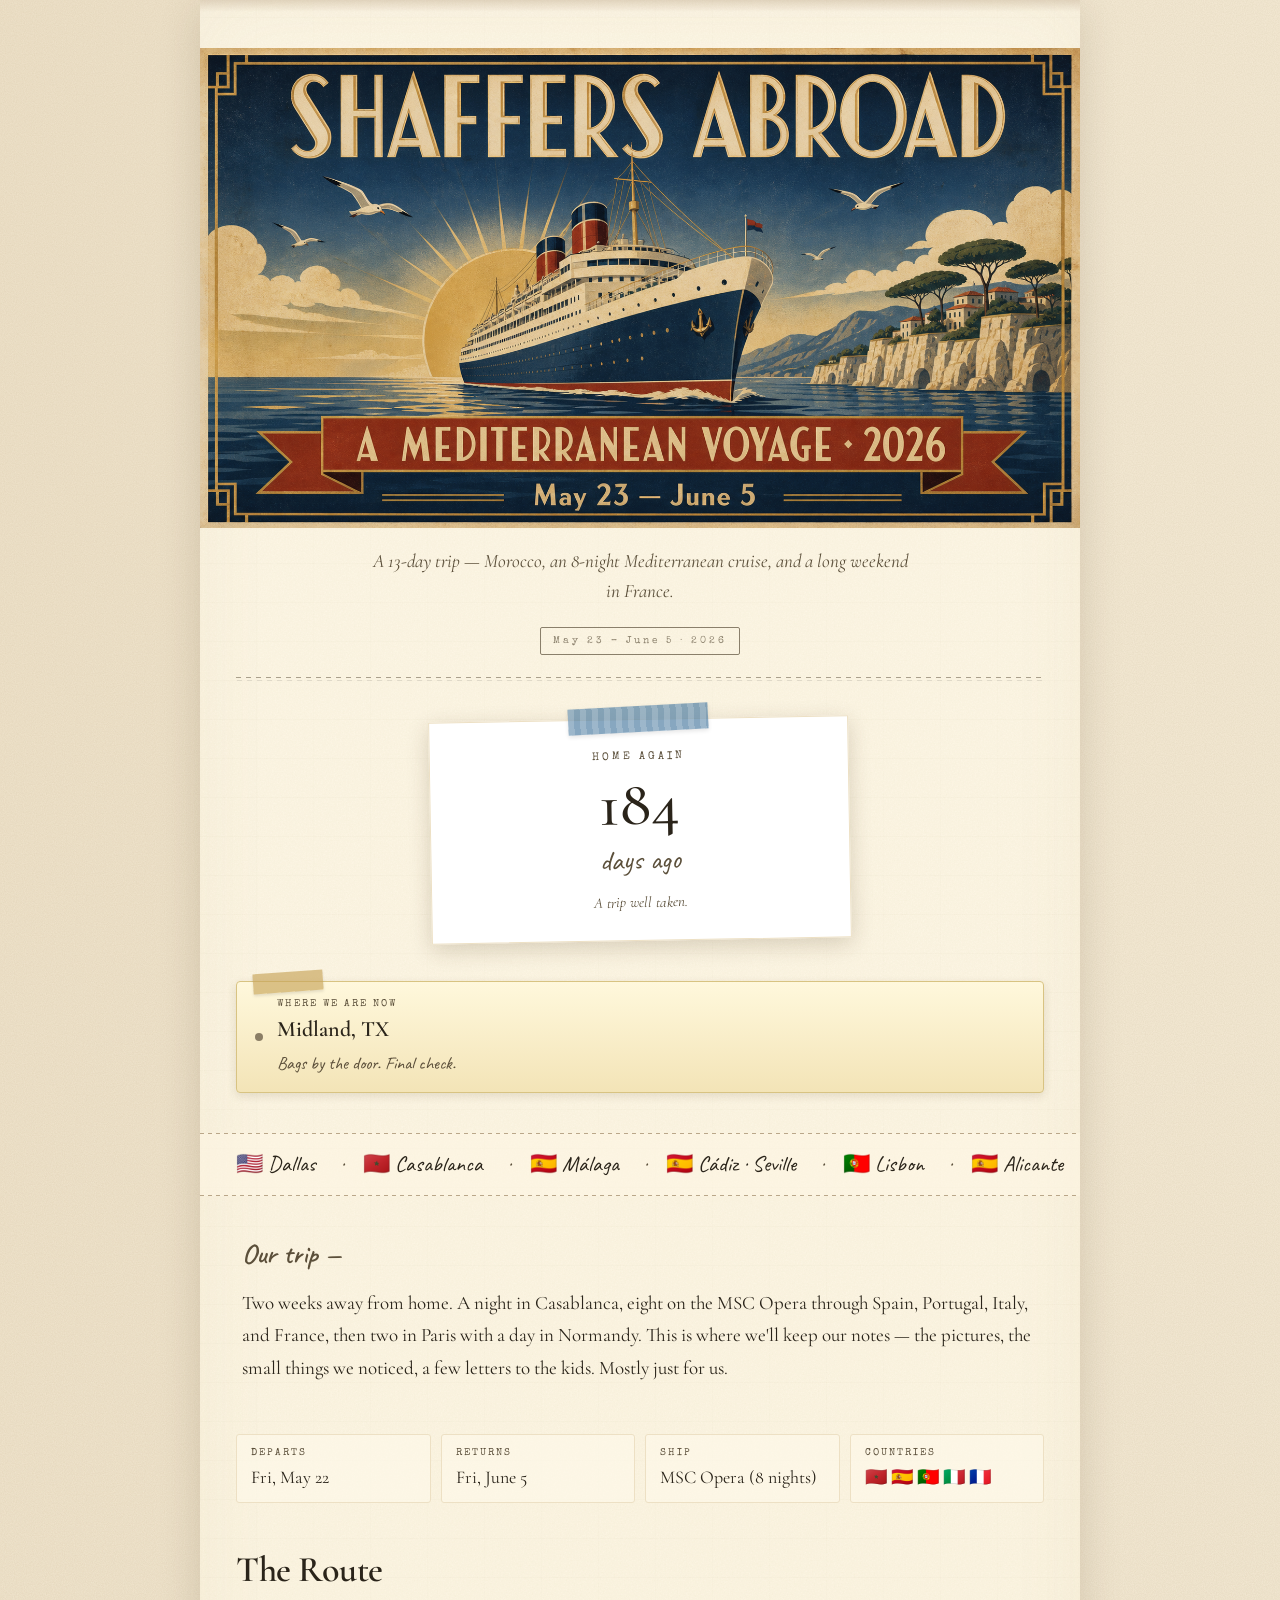
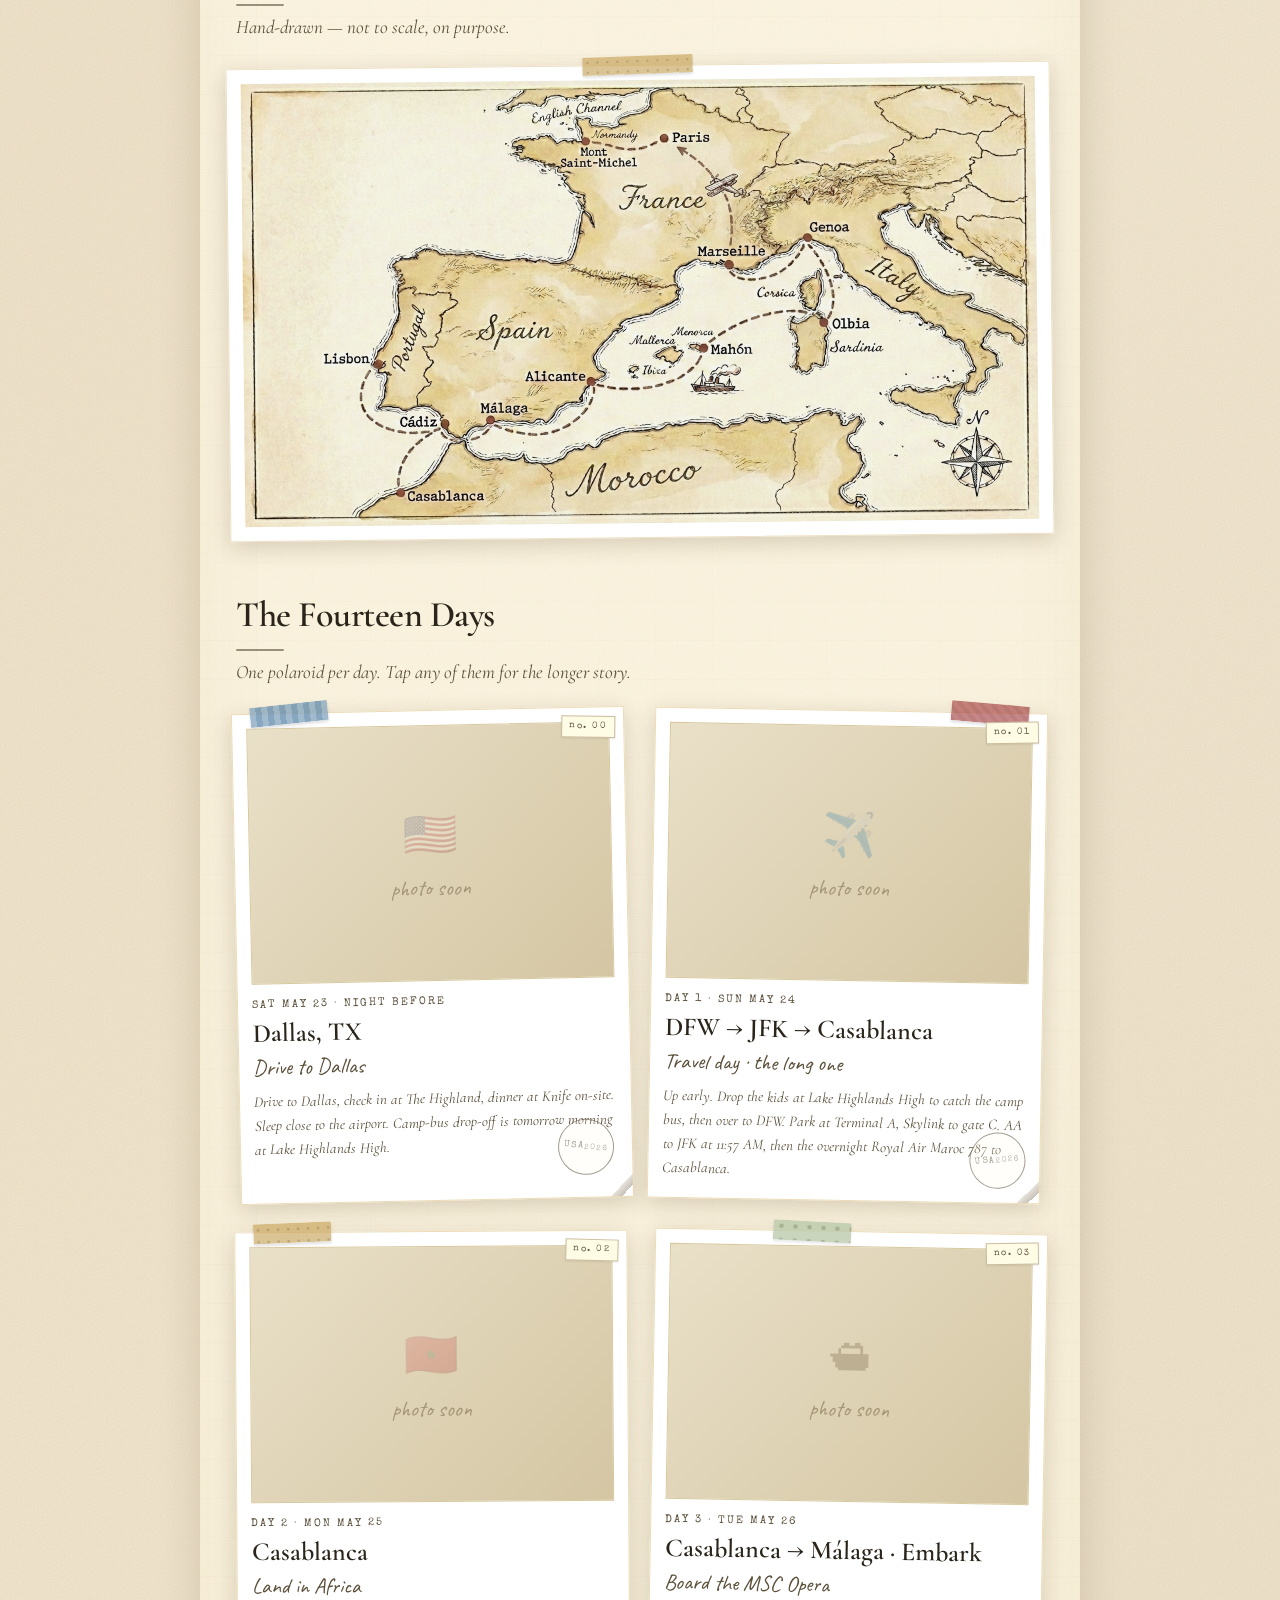
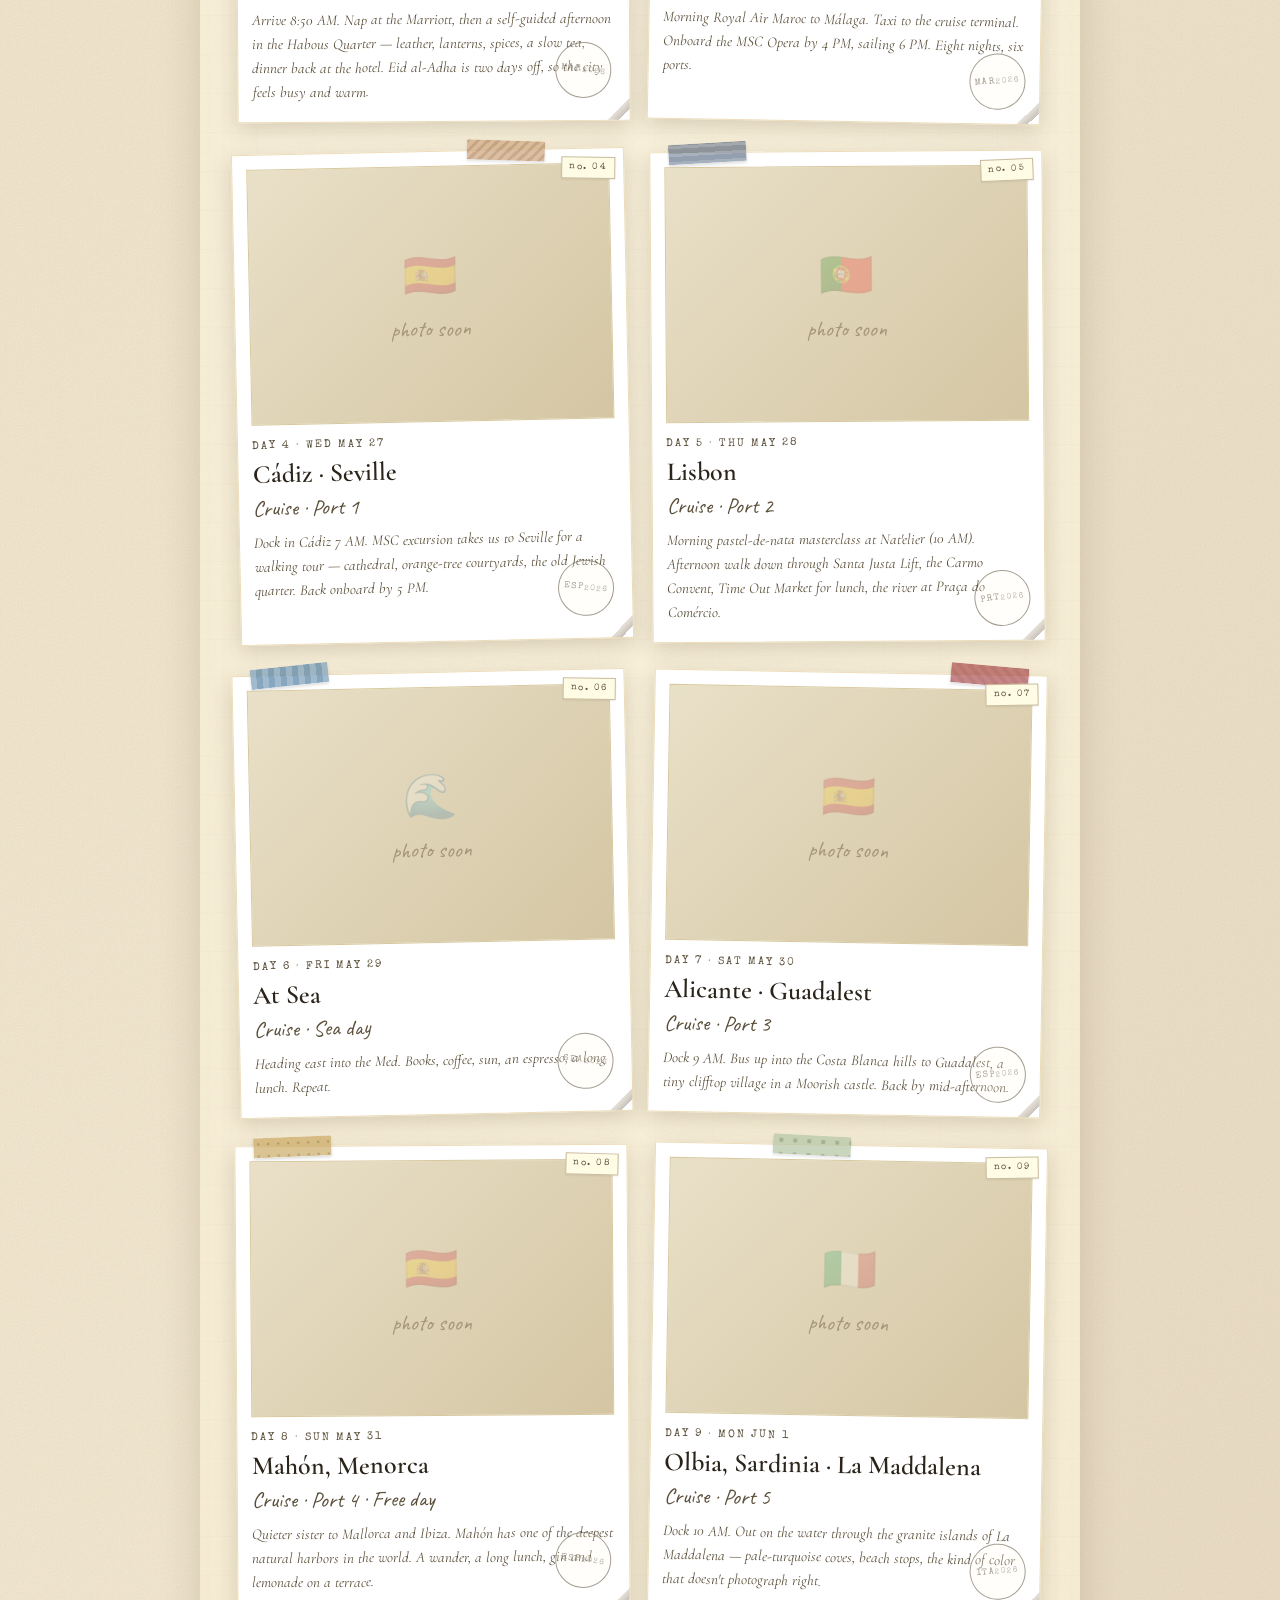
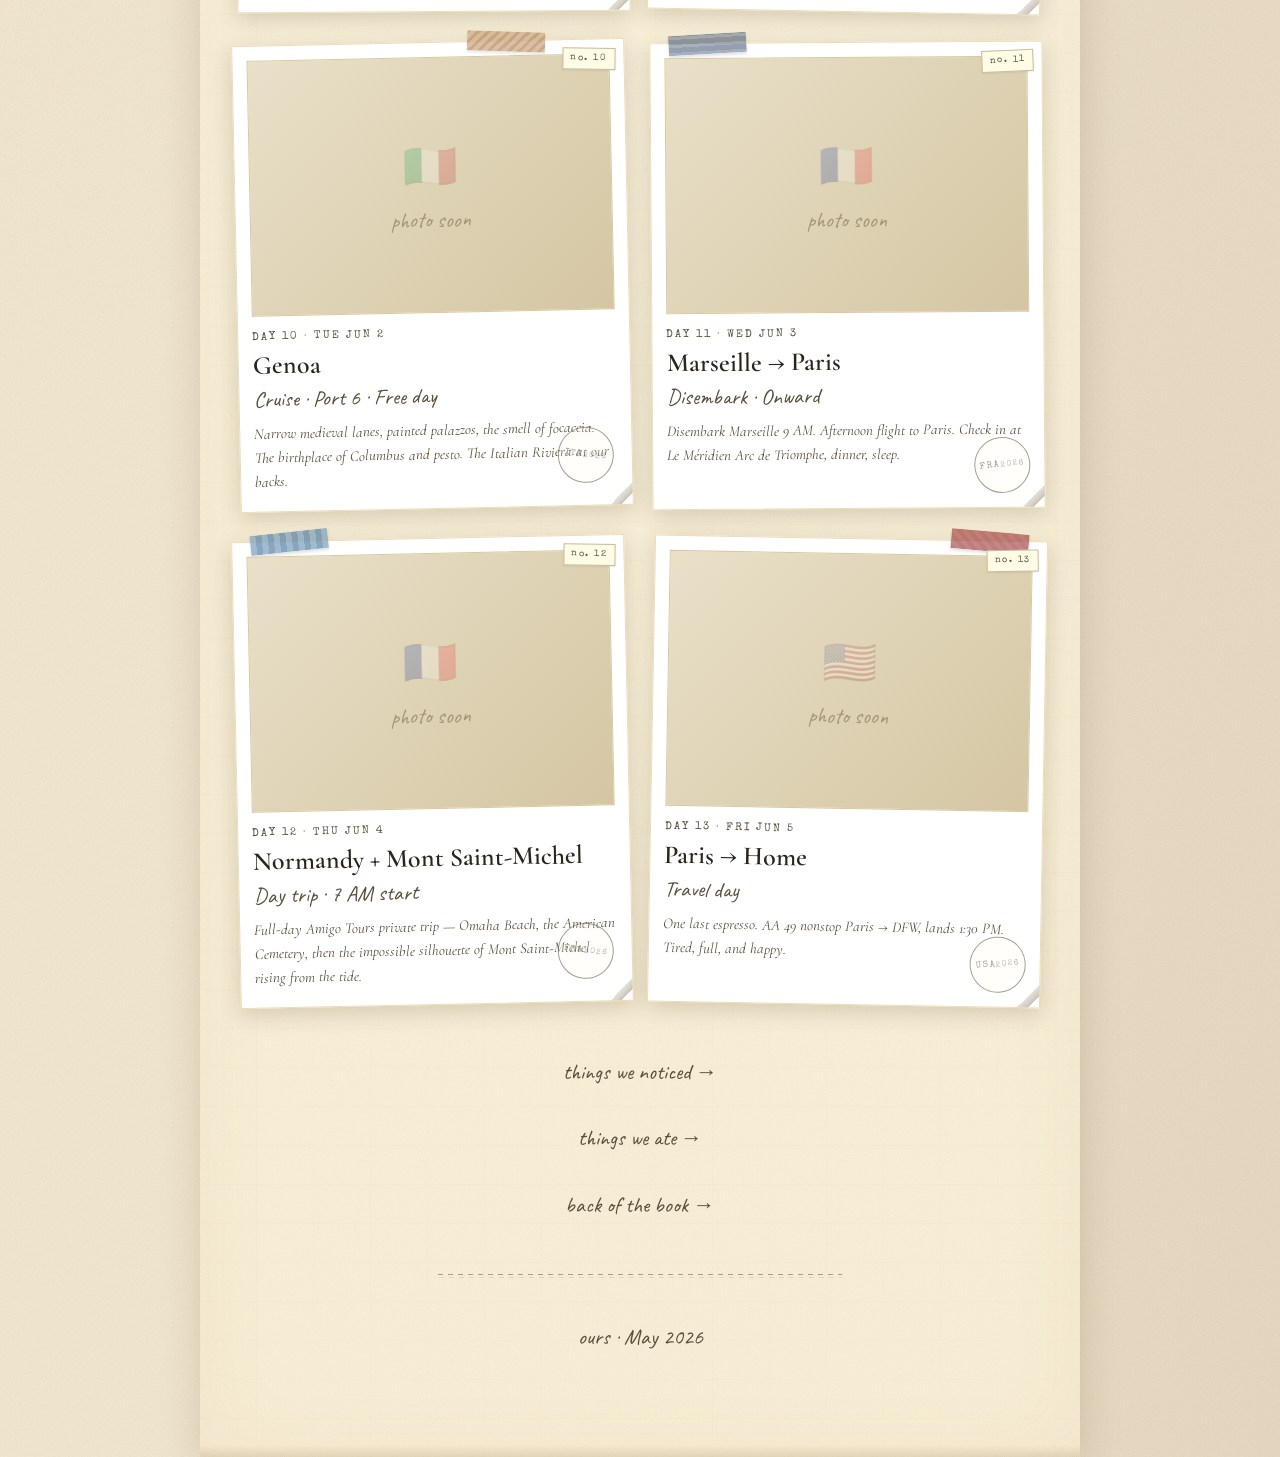
==== commit 545464af: "Swap in the user-generated Mediterranean map — accurate geography, all stops including Paris and Nor" ====
--- a/index.html
+++ b/index.html
@@ -92,169 +92,7 @@
     <h2 class="sectionTitle">The Route</h2>
     <p class="sectionLede">Hand-drawn — not to scale, on purpose.</p>
     <figure class="mapFigure">
-      <svg class="medMap" viewBox="0 -340 1400 1140" xmlns="http://www.w3.org/2000/svg" role="img" aria-label="Route from Casablanca across the Mediterranean to Marseille, then north overland to Paris and a day in Normandy.">
-        <!-- Sea + sky background -->
-        <rect x="0" y="-340" width="1400" height="1140" fill="#eadcb6" />
-        <rect x="0" y="-340" width="1400" height="1140" fill="#cfd9d8" opacity="0.18" />
-
-        <!-- Iberian Peninsula (Portugal + Spain) -->
-        <path d="M -30 280 Q 40 250, 150 270 Q 240 260, 320 285 Q 410 290, 470 330 Q 510 380, 495 460 Q 470 530, 400 565 Q 320 590, 220 590 Q 110 580, 30 570 Q -20 540, -30 480 Z"
-              fill="#d8c08e" stroke="#7a5d33" stroke-width="2.2" stroke-linejoin="round" />
-
-        <!-- North African coast (Morocco strip) -->
-        <path d="M -30 720 Q 80 695, 200 705 Q 340 695, 480 705 Q 640 695, 800 715 Q 1000 705, 1200 715 L 1430 720 L 1430 820 L -30 820 Z"
-              fill="#d8c08e" stroke="#7a5d33" stroke-width="2.2" stroke-linejoin="round" />
-
-        <!-- Strait of Gibraltar gap is implicit (sea between Iberia bottom and Morocco top) -->
-
-        <!-- France — extended north to include the Channel coast, Normandy, and Paris region -->
-        <path d="
-          M 380 -320
-          Q 480 -340, 600 -325
-          Q 700 -315, 780 -300
-          Q 860 -295, 920 -300
-          Q 980 -310, 1040 -290
-          L 1080 -260
-          Q 1100 -200, 1080 -120
-          Q 1100 -80, 1140 -50
-          L 1430 -10
-          L 1430 80
-          Q 1380 100, 1320 90
-          Q 1260 75, 1200 100
-          Q 1140 130, 1080 130
-          Q 1020 110, 960 145
-          Q 900 165, 840 145
-          Q 770 120, 700 110
-          Q 640 90, 600 60
-          L 540 30
-          Q 470 0, 430 -60
-          Q 400 -130, 390 -200
-          Q 380 -260, 380 -320 Z"
-          fill="#d8c08e" stroke="#7a5d33" stroke-width="2.2" stroke-linejoin="round" />
-
-        <!-- Brittany peninsula bulge on the west (so Mont Saint-Michel sits in a coastline) -->
-        <path d="M 430 -150 Q 380 -135, 350 -110 Q 340 -85, 380 -70 Q 420 -75, 460 -90 Z"
-              fill="#d8c08e" stroke="#7a5d33" stroke-width="2" stroke-linejoin="round" />
-
-        <!-- English Channel hint (small dashed wave near top edge) -->
-        <text x="630" y="-300" font-family="Caveat, cursive" font-size="20" fill="#6b7a8a" font-style="italic" opacity="0.55">English Channel</text>
-
-        <!-- Italian peninsula (boot) -->
-        <path d="M 1240 95 Q 1305 110, 1340 165 Q 1370 230, 1370 310 Q 1370 390, 1355 460 Q 1335 530, 1330 600 L 1370 670 L 1430 670 L 1430 95 Z"
-              fill="#d8c08e" stroke="#7a5d33" stroke-width="2.2" stroke-linejoin="round" />
-
-        <!-- Corsica -->
-        <path d="M 1175 215 Q 1195 220, 1198 250 Q 1196 285, 1180 295 Q 1163 290, 1160 260 Q 1162 225, 1175 215 Z"
-              fill="#d8c08e" stroke="#7a5d33" stroke-width="1.8" />
-
-        <!-- Sardinia -->
-        <path d="M 1190 320 Q 1218 318, 1230 345 Q 1240 380, 1235 410 Q 1228 442, 1210 450 Q 1185 445, 1178 415 Q 1175 380, 1180 350 Q 1182 330, 1190 320 Z"
-              fill="#d8c08e" stroke="#7a5d33" stroke-width="1.8" />
-
-        <!-- Balearic Islands (Mallorca + Menorca + Ibiza, small) -->
-        <ellipse cx="870" cy="395" rx="22" ry="10" fill="#d8c08e" stroke="#7a5d33" stroke-width="1.6" />
-        <ellipse cx="915" cy="378" rx="11" ry="6"  fill="#d8c08e" stroke="#7a5d33" stroke-width="1.5" />
-        <ellipse cx="820" cy="412" rx="11" ry="6"  fill="#d8c08e" stroke="#7a5d33" stroke-width="1.5" />
-
-        <!-- Country labels (handwritten) -->
-        <text x="80" y="370" font-family="Caveat, cursive" font-size="26" fill="#7a5d33" font-style="italic" opacity="0.65">Portugal</text>
-        <text x="260" y="445" font-family="Caveat, cursive" font-size="28" fill="#7a5d33" font-style="italic" opacity="0.65">Spain</text>
-        <text x="290" y="785" font-family="Caveat, cursive" font-size="26" fill="#7a5d33" font-style="italic" opacity="0.65">Morocco</text>
-        <text x="720" y="-180" font-family="Caveat, cursive" font-size="32" fill="#7a5d33" font-style="italic" opacity="0.6">France</text>
-        <text x="380" y="-100" font-family="Caveat, cursive" font-size="20" fill="#7a5d33" font-style="italic" opacity="0.55">Normandy</text>
-        <text x="1290" y="280" font-family="Caveat, cursive" font-size="26" fill="#7a5d33" font-style="italic" opacity="0.65">Italy</text>
-
-        <!-- Cruise route — dashed line in port order:
-             Casablanca → Málaga → Cádiz → Lisbon → Alicante → Mahón → Olbia → Genoa → Marseille -->
-        <path d="
-          M 168 660
-          Q 240 595, 358 525
-          Q 295 535, 232 540
-          Q 145 480, 75 415
-          Q 320 430, 598 442
-          Q 760 415, 868 392
-          Q 1040 360, 1198 350
-          Q 1210 220, 1175 95
-          Q 1075 130, 985 158"
-          fill="none" stroke="#7c1717" stroke-width="2.6" stroke-dasharray="8 6" stroke-linecap="round" opacity="0.85" />
-
-        <!-- Overland leg: Marseille → Paris, then a side spur Paris → Normandy and back.
-             Different dash pattern signals 'no longer on a ship'. -->
-        <path d="M 985 158 Q 920 60, 870 -50 Q 830 -120, 800 -170"
-              fill="none" stroke="#7c1717" stroke-width="2.6" stroke-dasharray="3 5" stroke-linecap="round" opacity="0.85" />
-        <path d="M 800 -170 Q 700 -150, 600 -140 Q 500 -130, 440 -110"
-              fill="none" stroke="#7c1717" stroke-width="2.4" stroke-dasharray="3 5" stroke-linecap="round" opacity="0.7" />
-
-        <!-- City dots -->
-        <g fill="#7c1717" stroke="#3a0c0c" stroke-width="0.8">
-          <circle cx="168"  cy="660" r="5.5" />  <!-- Casablanca -->
-          <circle cx="358"  cy="525" r="5.5" />  <!-- Málaga -->
-          <circle cx="232"  cy="540" r="5.5" />  <!-- Cádiz -->
-          <circle cx="75"   cy="415" r="5.5" />  <!-- Lisbon -->
-          <circle cx="598"  cy="442" r="5.5" />  <!-- Alicante -->
-          <circle cx="868"  cy="392" r="5.5" />  <!-- Mahón / Menorca -->
-          <circle cx="1198" cy="350" r="5.5" />  <!-- Olbia / Sardinia -->
-          <circle cx="1175" cy="95"  r="5.5" />  <!-- Genoa -->
-          <circle cx="985"  cy="158" r="5.5" />  <!-- Marseille -->
-          <circle cx="800"  cy="-170" r="6" />   <!-- Paris -->
-          <circle cx="440"  cy="-110" r="5.5" /> <!-- Mont Saint-Michel -->
-        </g>
-
-        <!-- City labels (typewriter) -->
-        <g font-family="Special Elite, monospace" font-size="17" fill="#2a241a">
-          <text x="180" y="688">Casablanca</text>
-          <text x="372" y="520">Málaga</text>
-          <text x="155" y="558">Cádiz</text>
-          <text x="-2"  y="408">Lisbon</text>
-          <text x="612" y="447">Alicante</text>
-          <text x="800" y="378">Mahón</text>
-          <text x="1212" y="346">Olbia</text>
-          <text x="1208" y="395" font-size="13" fill="#7a5d33" font-style="italic" font-family="Caveat, cursive">Sardinia</text>
-          <text x="1110" y="90">Genoa</text>
-          <text x="930"  y="148">Marseille</text>
-          <text x="815"  y="-178" font-size="19">Paris</text>
-          <text x="320"  y="-130" font-size="14">Mont</text>
-          <text x="320"  y="-114" font-size="14">Saint-Michel</text>
-        </g>
-
-        <!-- Tiny ship icon mid-route, between Alicante and Mahón -->
-        <g transform="translate(735, 422)" opacity="0.85">
-          <path d="M -22 0 L 22 0 L 16 10 L -16 10 Z" fill="#f4ead5" stroke="#2a241a" stroke-width="1.2" />
-          <line x1="0" y1="-14" x2="0" y2="0" stroke="#2a241a" stroke-width="1.2" />
-          <path d="M 0 -14 L 12 -3 L 0 -3 Z" fill="#7c1717" />
-          <line x1="0" y1="-22" x2="0" y2="-14" stroke="#2a241a" stroke-width="1" />
-        </g>
-
-        <!-- Tiny train icon along the Marseille-to-Paris leg -->
-        <g transform="translate(925, 60)" opacity="0.8">
-          <rect x="-12" y="-5" width="24" height="10" fill="#f4ead5" stroke="#2a241a" stroke-width="1" />
-          <circle cx="-7" cy="6" r="2" fill="#2a241a" />
-          <circle cx="7"  cy="6" r="2" fill="#2a241a" />
-        </g>
-
-        <!-- Compass rose, bottom-right corner -->
-        <g transform="translate(1280, 670)">
-          <circle cx="0" cy="0" r="42" fill="none" stroke="#7a5d33" stroke-width="1.3" />
-          <circle cx="0" cy="0" r="2.5" fill="#2a241a" />
-          <polygon points="0,-40 5,-5 0,0 -5,-5" fill="#2a241a" />
-          <polygon points="0,40 -4,5 0,0 4,5" fill="#7a5d33" />
-          <polygon points="-40,0 -5,-4 0,0 -5,4" fill="#7a5d33" />
-          <polygon points="40,0 5,-4 0,0 5,4" fill="#7a5d33" />
-          <text x="0" y="-50" font-family="Caveat, cursive" font-size="18" fill="#2a241a" text-anchor="middle">N</text>
-        </g>
-
-        <!-- Faint paper grain overlay -->
-        <rect x="0" y="-340" width="1400" height="1140" fill="url(#grain)" opacity="0.15" />
-        <defs>
-          <filter id="noise">
-            <feTurbulence type="fractalNoise" baseFrequency="0.85" numOctaves="2" stitchTiles="stitch" />
-            <feColorMatrix values="0 0 0 0 0.45  0 0 0 0 0.34  0 0 0 0 0.18  0 0 0 0.22 0" />
-          </filter>
-          <pattern id="grain" patternUnits="userSpaceOnUse" width="200" height="200">
-            <rect width="200" height="200" filter="url(#noise)" />
-          </pattern>
-        </defs>
-      </svg>
+      <img src="images/gulf-of-med-map.jpg" alt="Hand-drawn map of the route — Casablanca → Málaga → Cádiz → Lisbon → Alicante → Mahón → Olbia → Genoa → Marseille → Paris → Mont Saint-Michel." />
     </figure>
   </section>
 
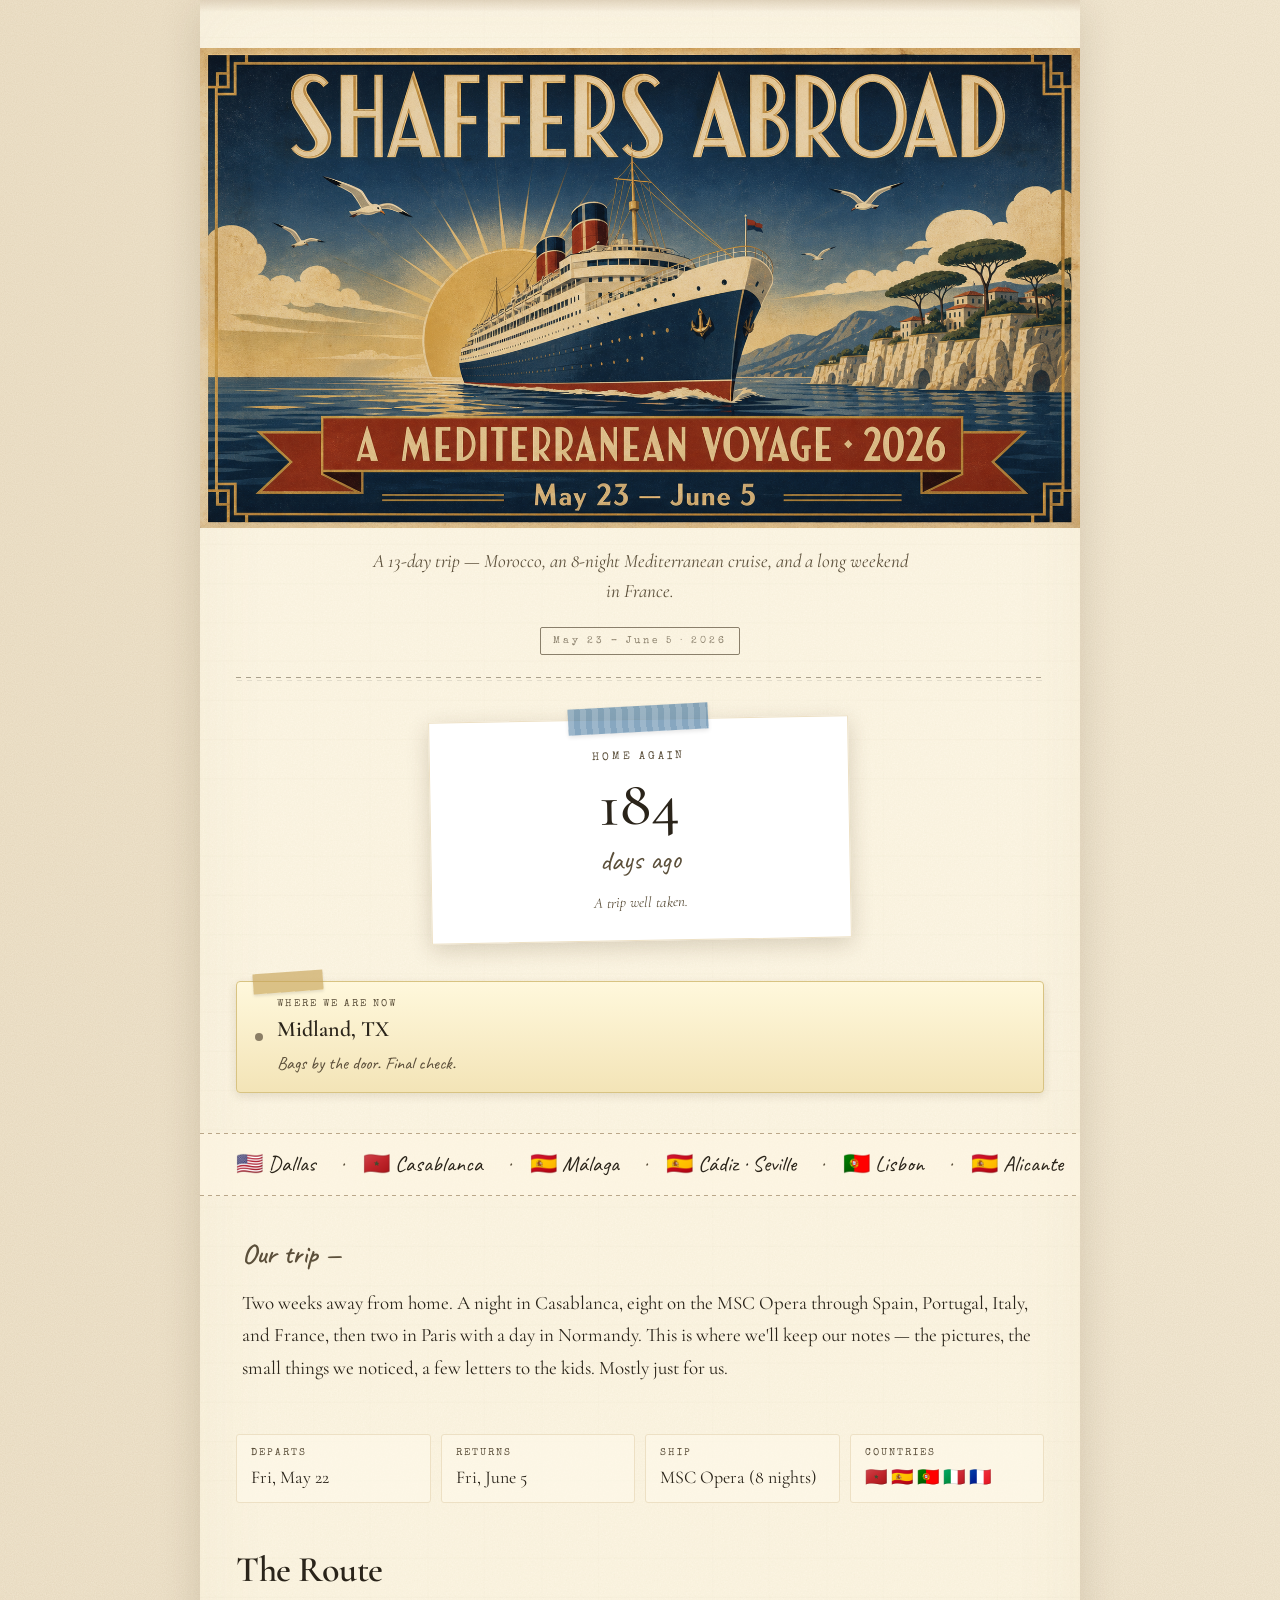
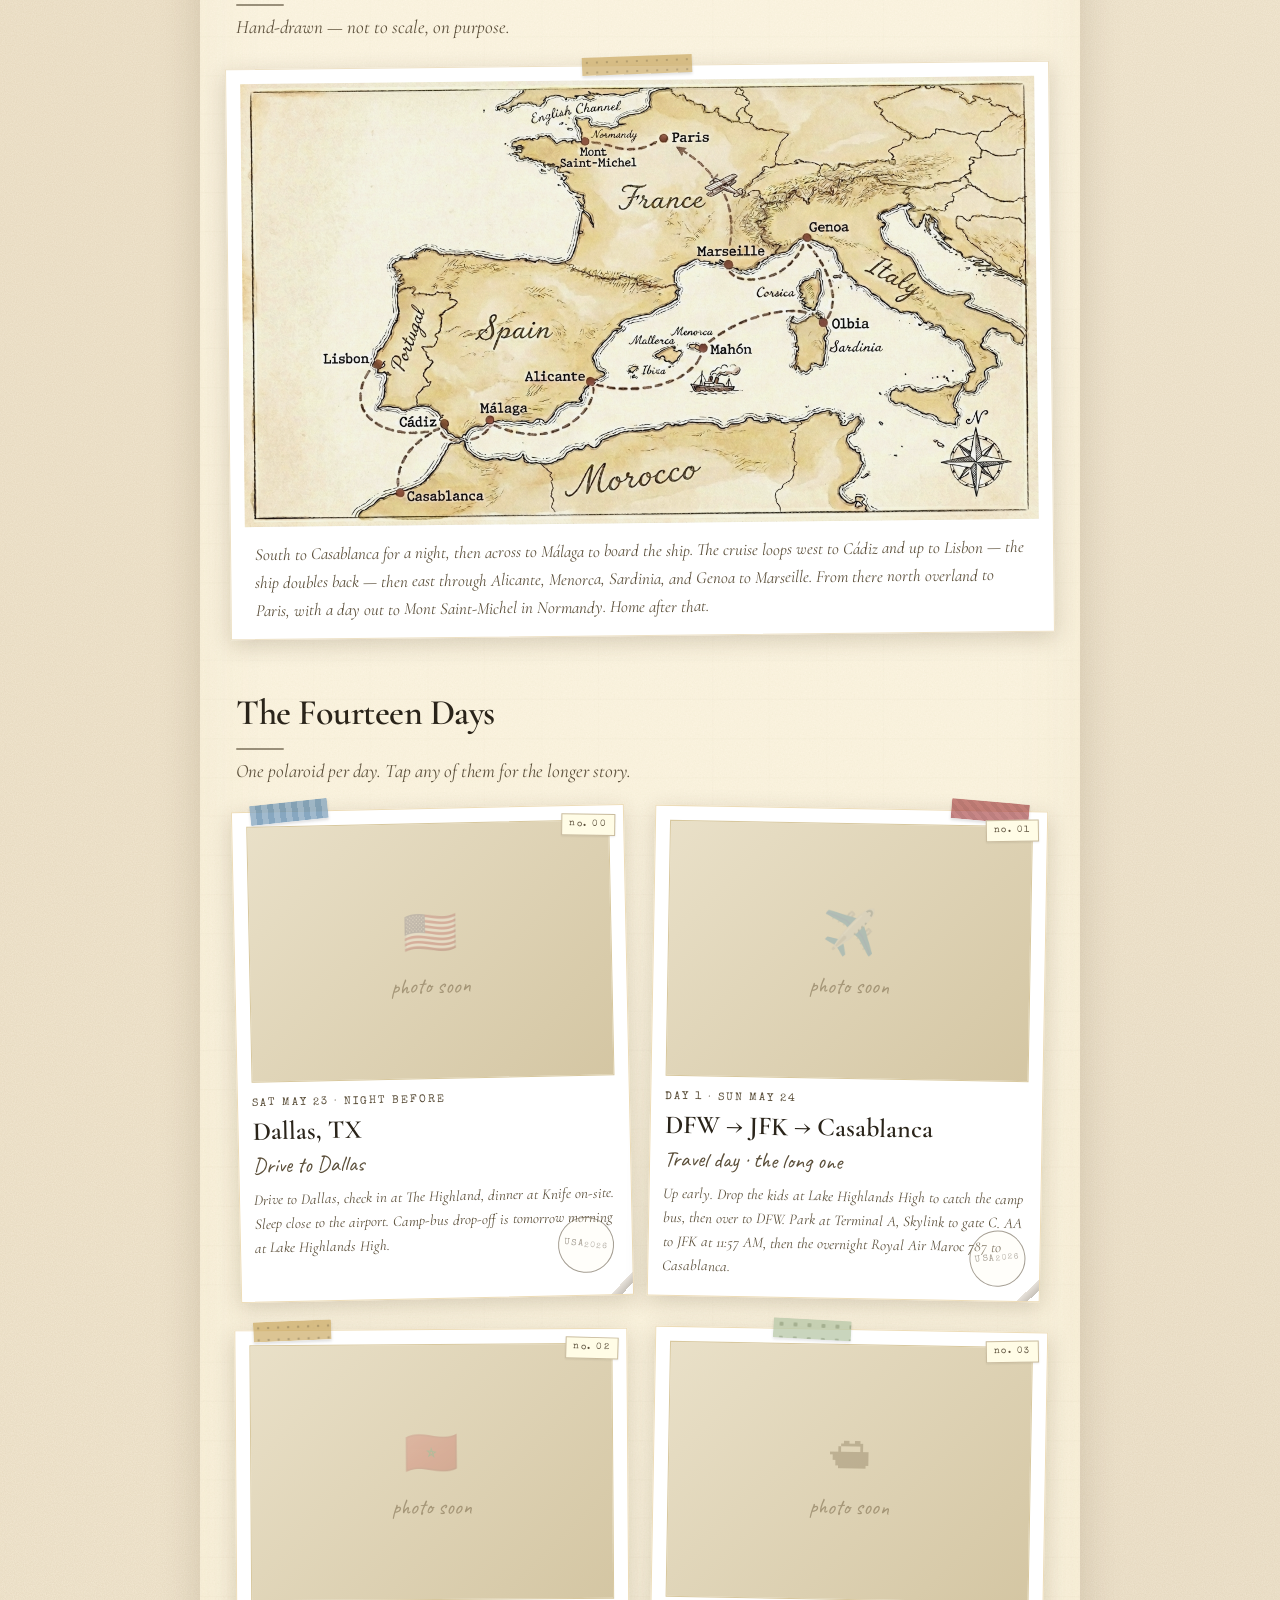
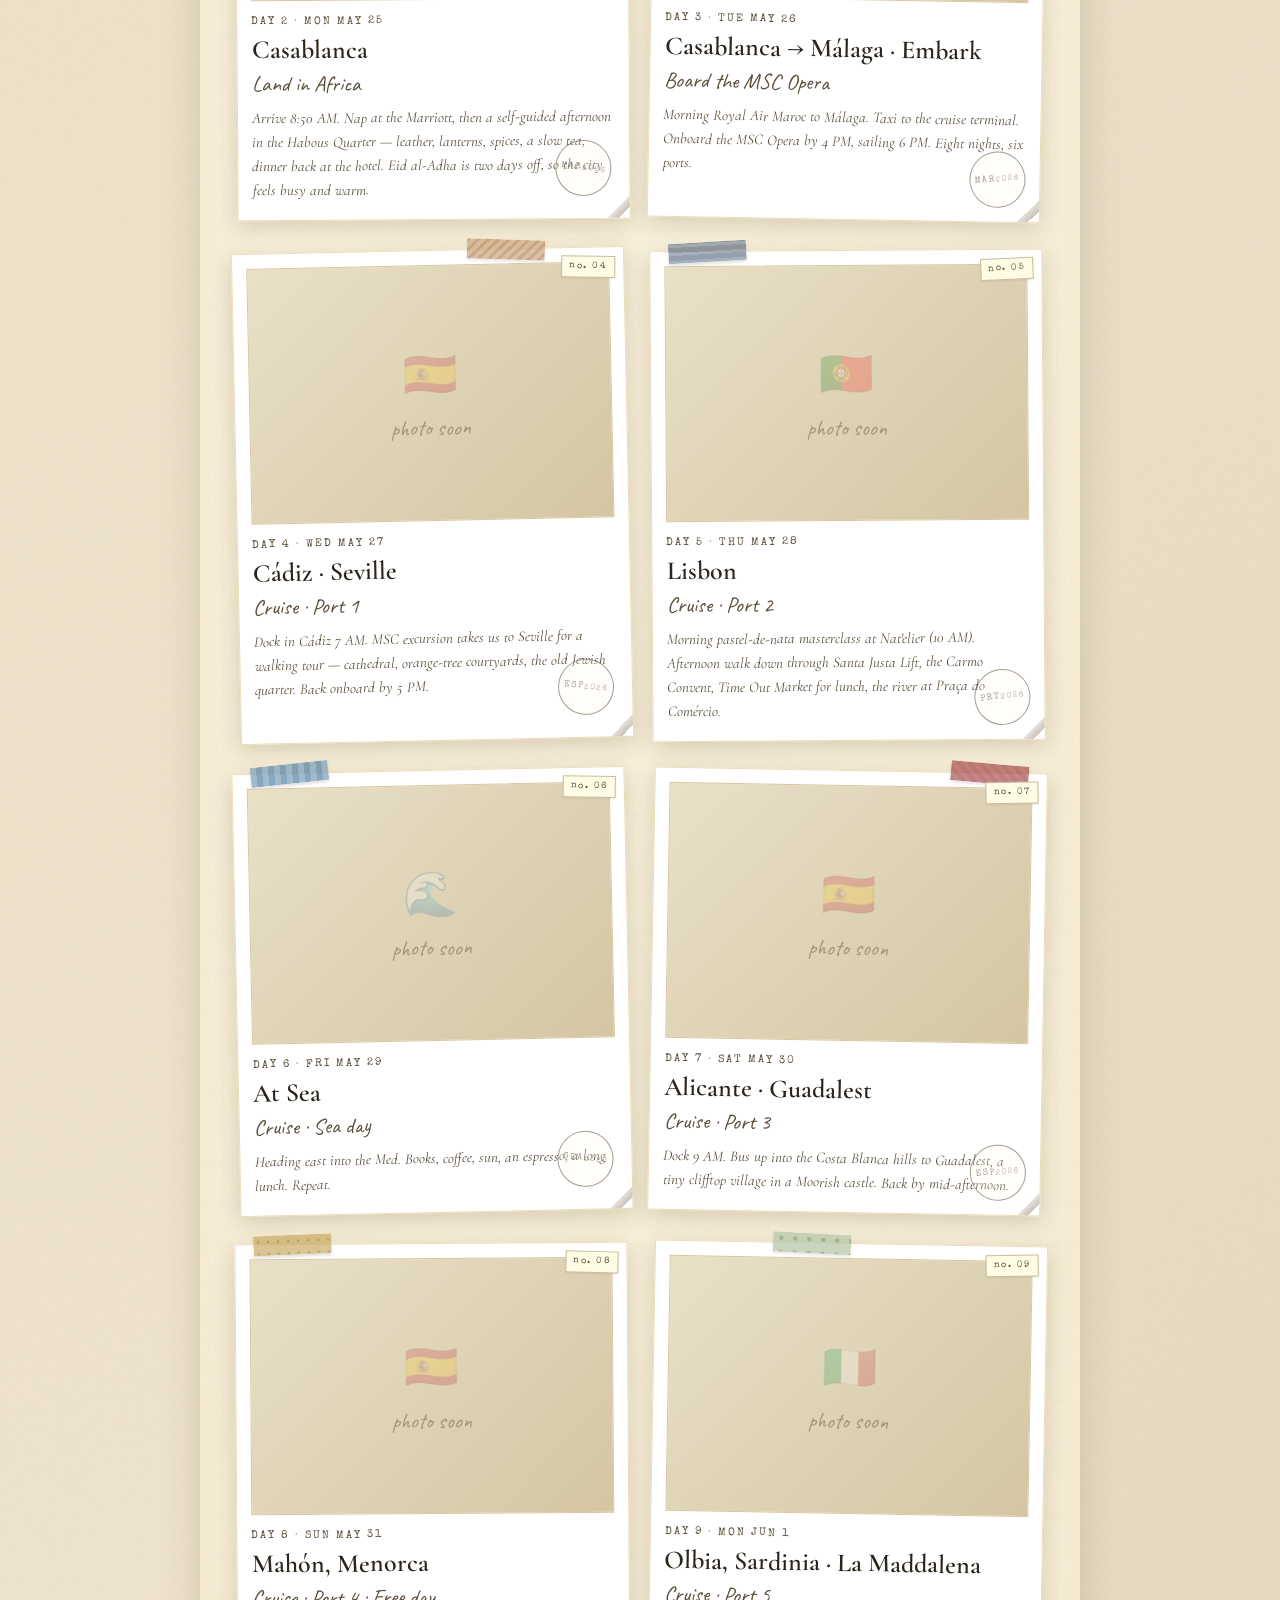
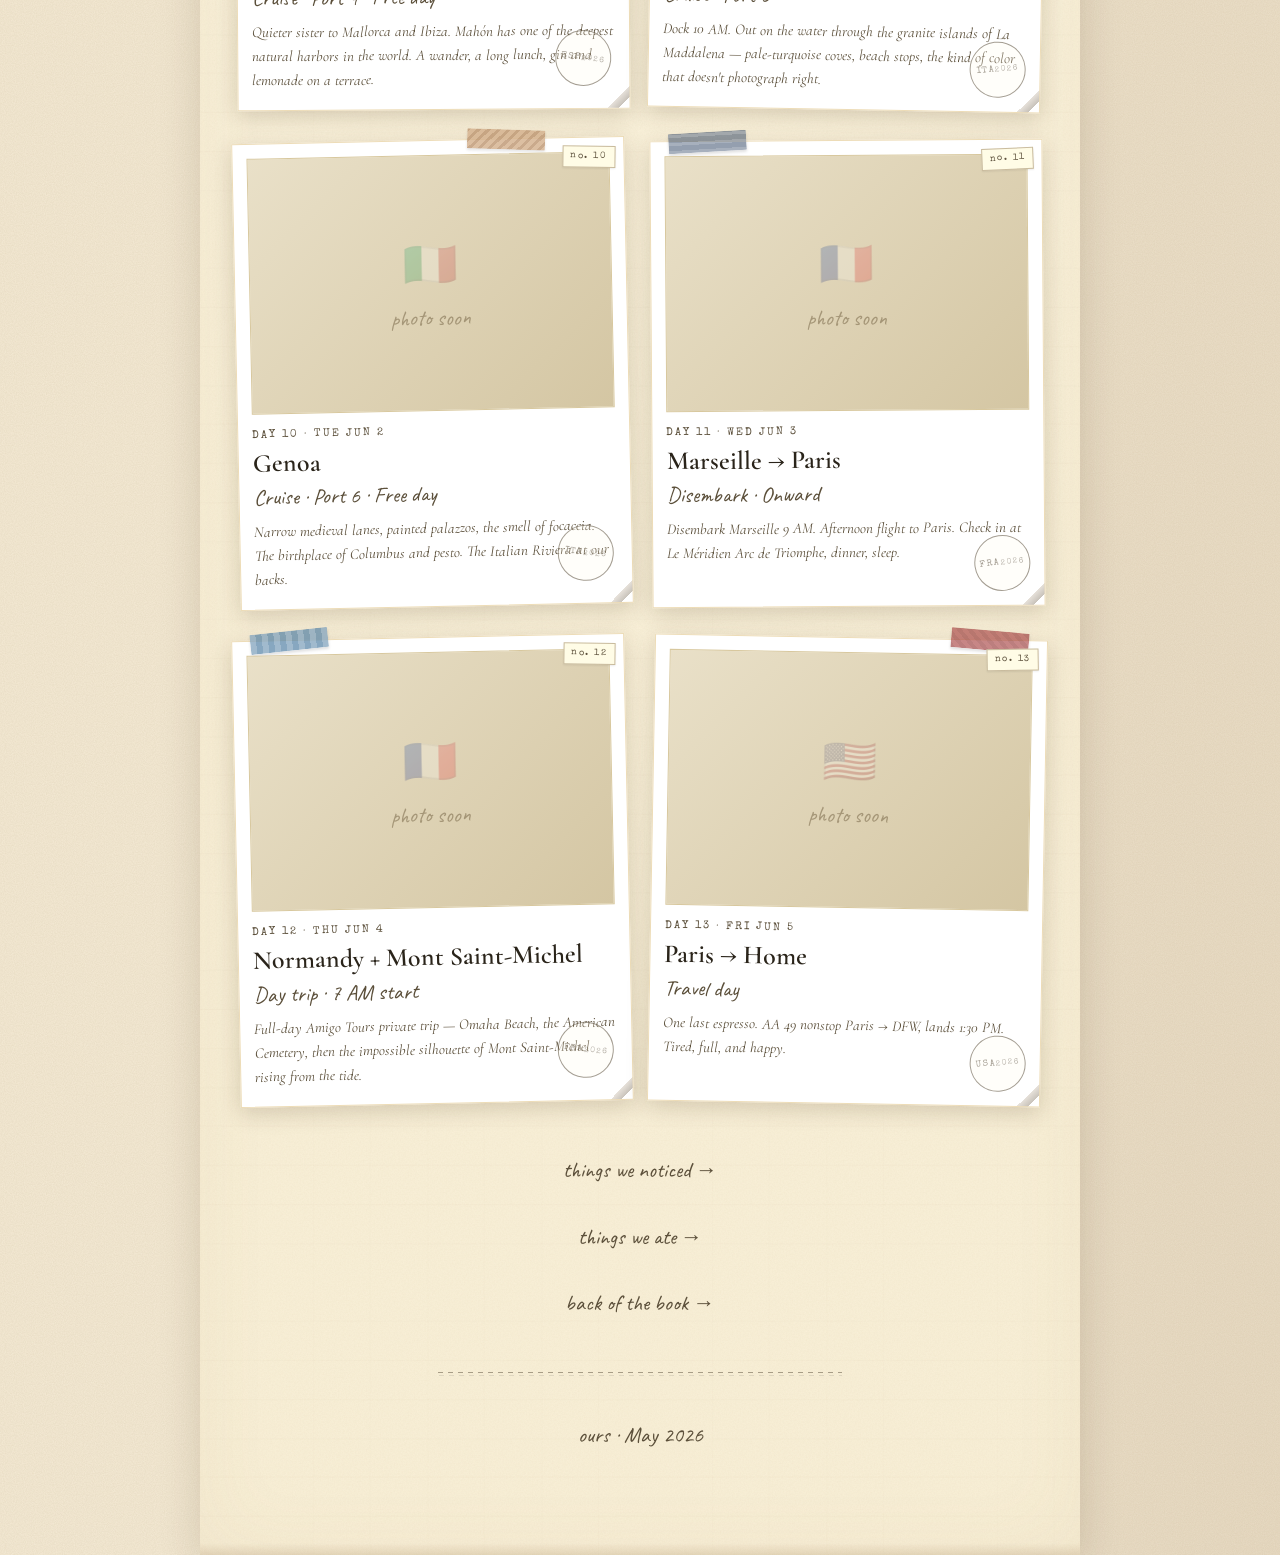
==== commit 6c2f203e: "Add caption text under the map" ====
--- a/index.html
+++ b/index.html
@@ -93,6 +93,9 @@
     <p class="sectionLede">Hand-drawn — not to scale, on purpose.</p>
     <figure class="mapFigure">
       <img src="images/gulf-of-med-map.jpg" alt="Hand-drawn map of the route — Casablanca → Málaga → Cádiz → Lisbon → Alicante → Mahón → Olbia → Genoa → Marseille → Paris → Mont Saint-Michel." />
+      <figcaption class="mapCaption">
+        South to Casablanca for a night, then across to Málaga to board the ship. The cruise loops west to Cádiz and up to Lisbon — the ship doubles back — then east through Alicante, Menorca, Sardinia, and Genoa to Marseille. From there north overland to Paris, with a day out to Mont Saint-Michel in Normandy. Home after that.
+      </figcaption>
     </figure>
   </section>
 
--- a/style.css
+++ b/style.css
@@ -234,6 +234,15 @@
 .mapFigure img {
   filter: contrast(0.92) saturate(0.85);
 }
+.mapCaption {
+  font-family: 'Cormorant Garamond', Georgia, serif;
+  font-size: 17px;
+  font-style: italic;
+  color: var(--ink-soft);
+  line-height: 1.65;
+  margin: 14px 4px 0;
+  padding: 0 6px;
+}
 .masthead::after {
   content: '';
   display: block;
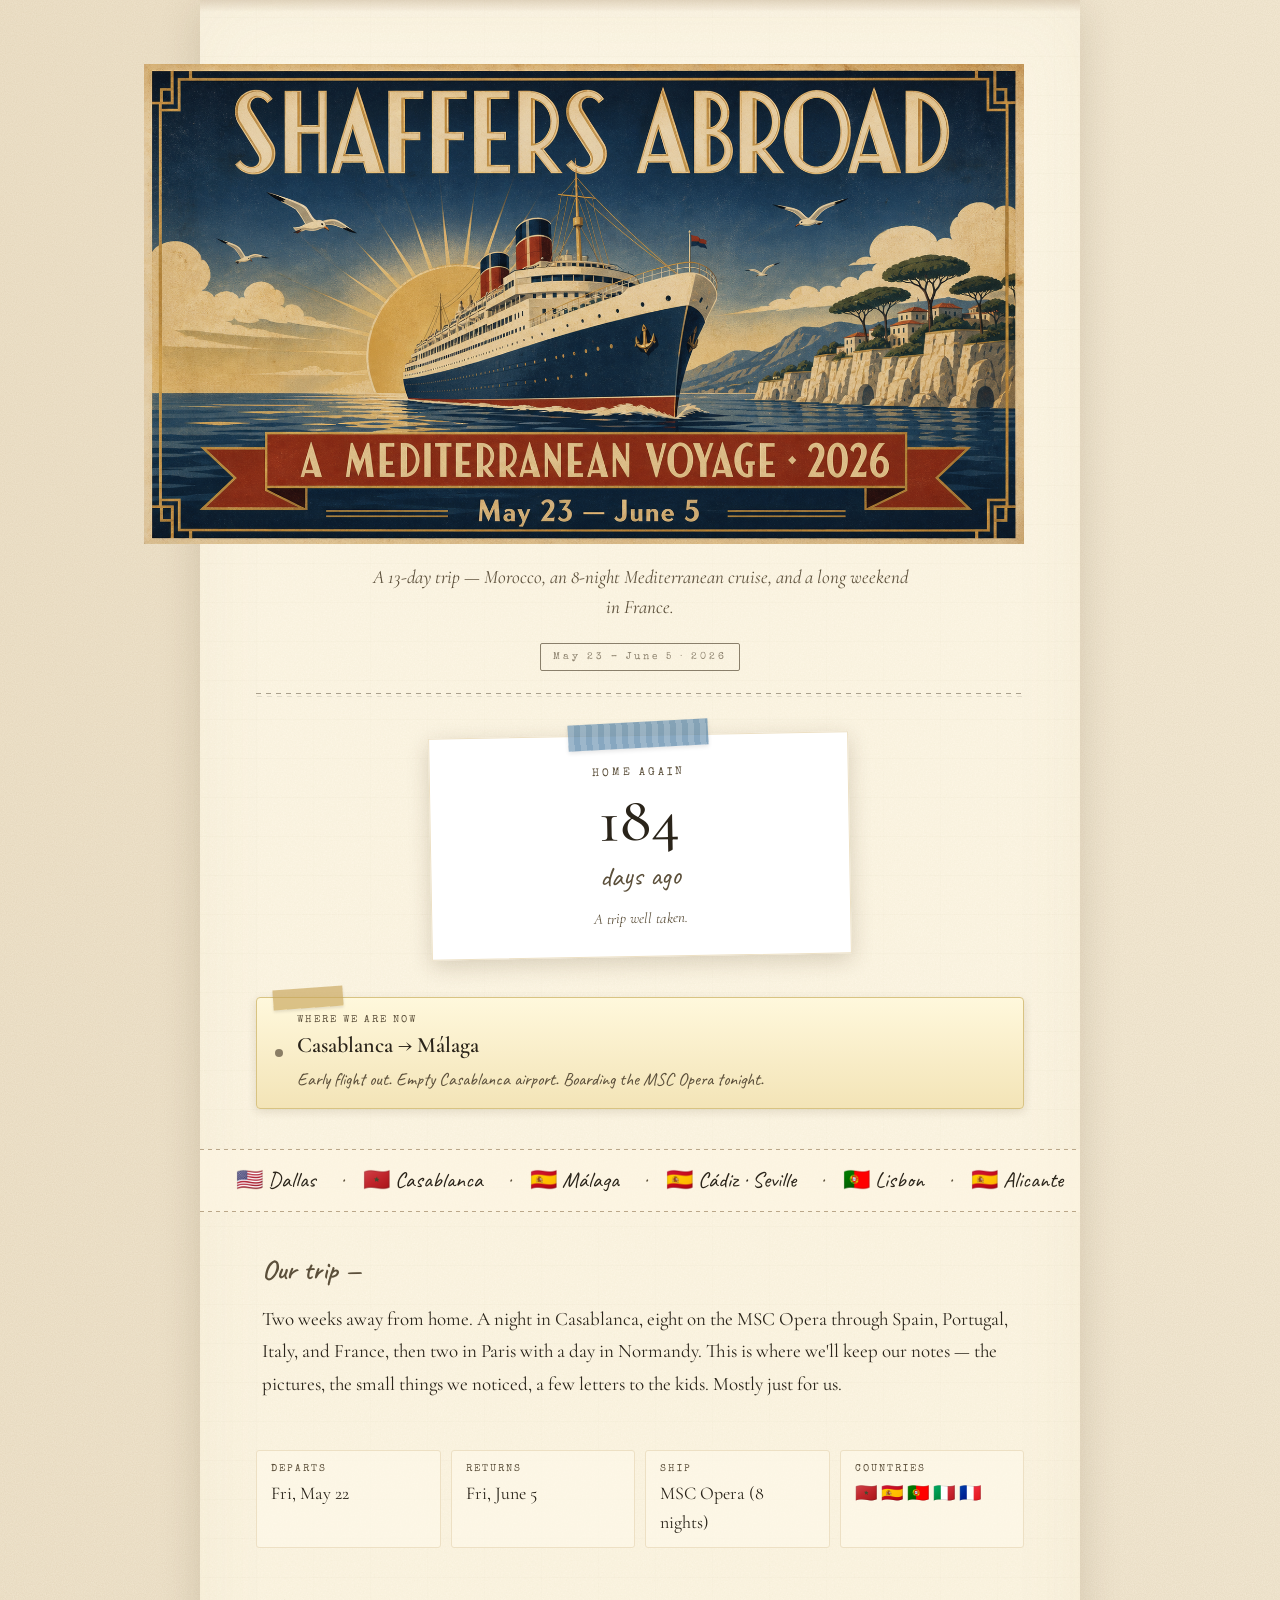
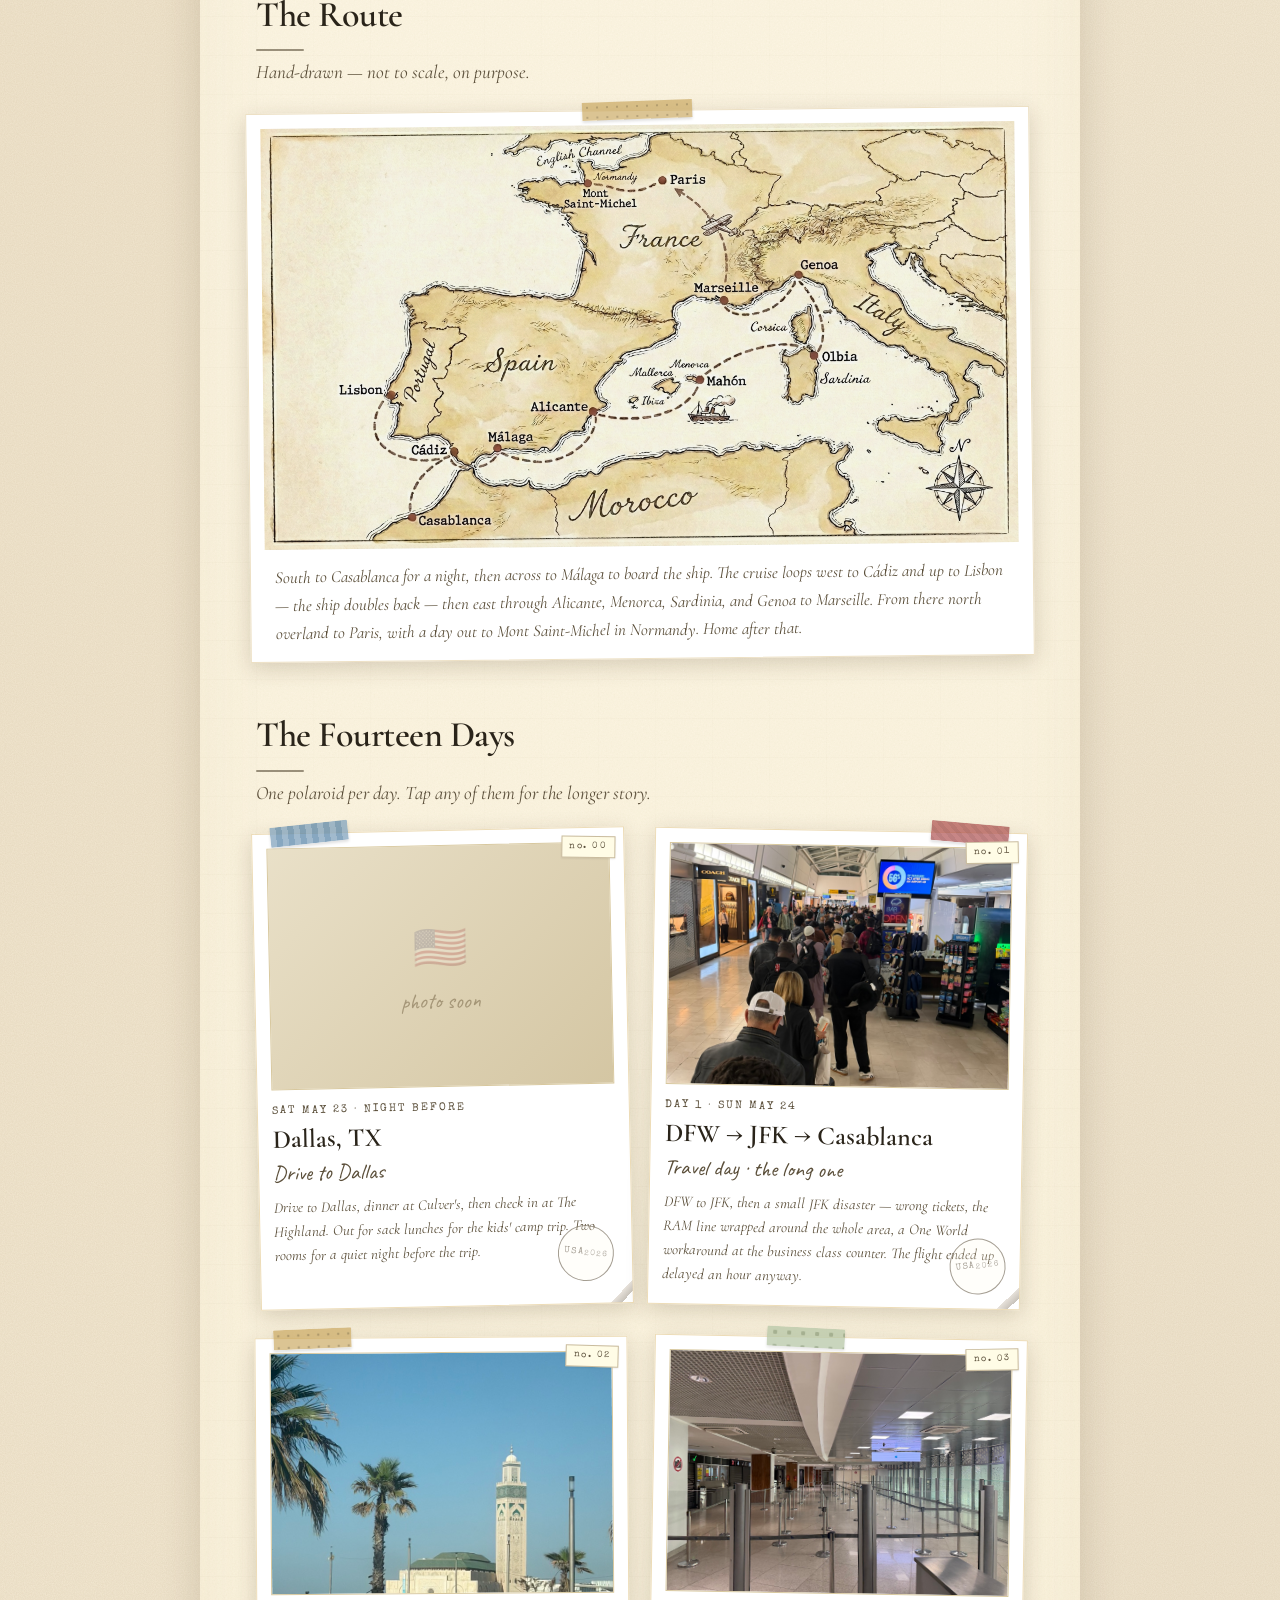
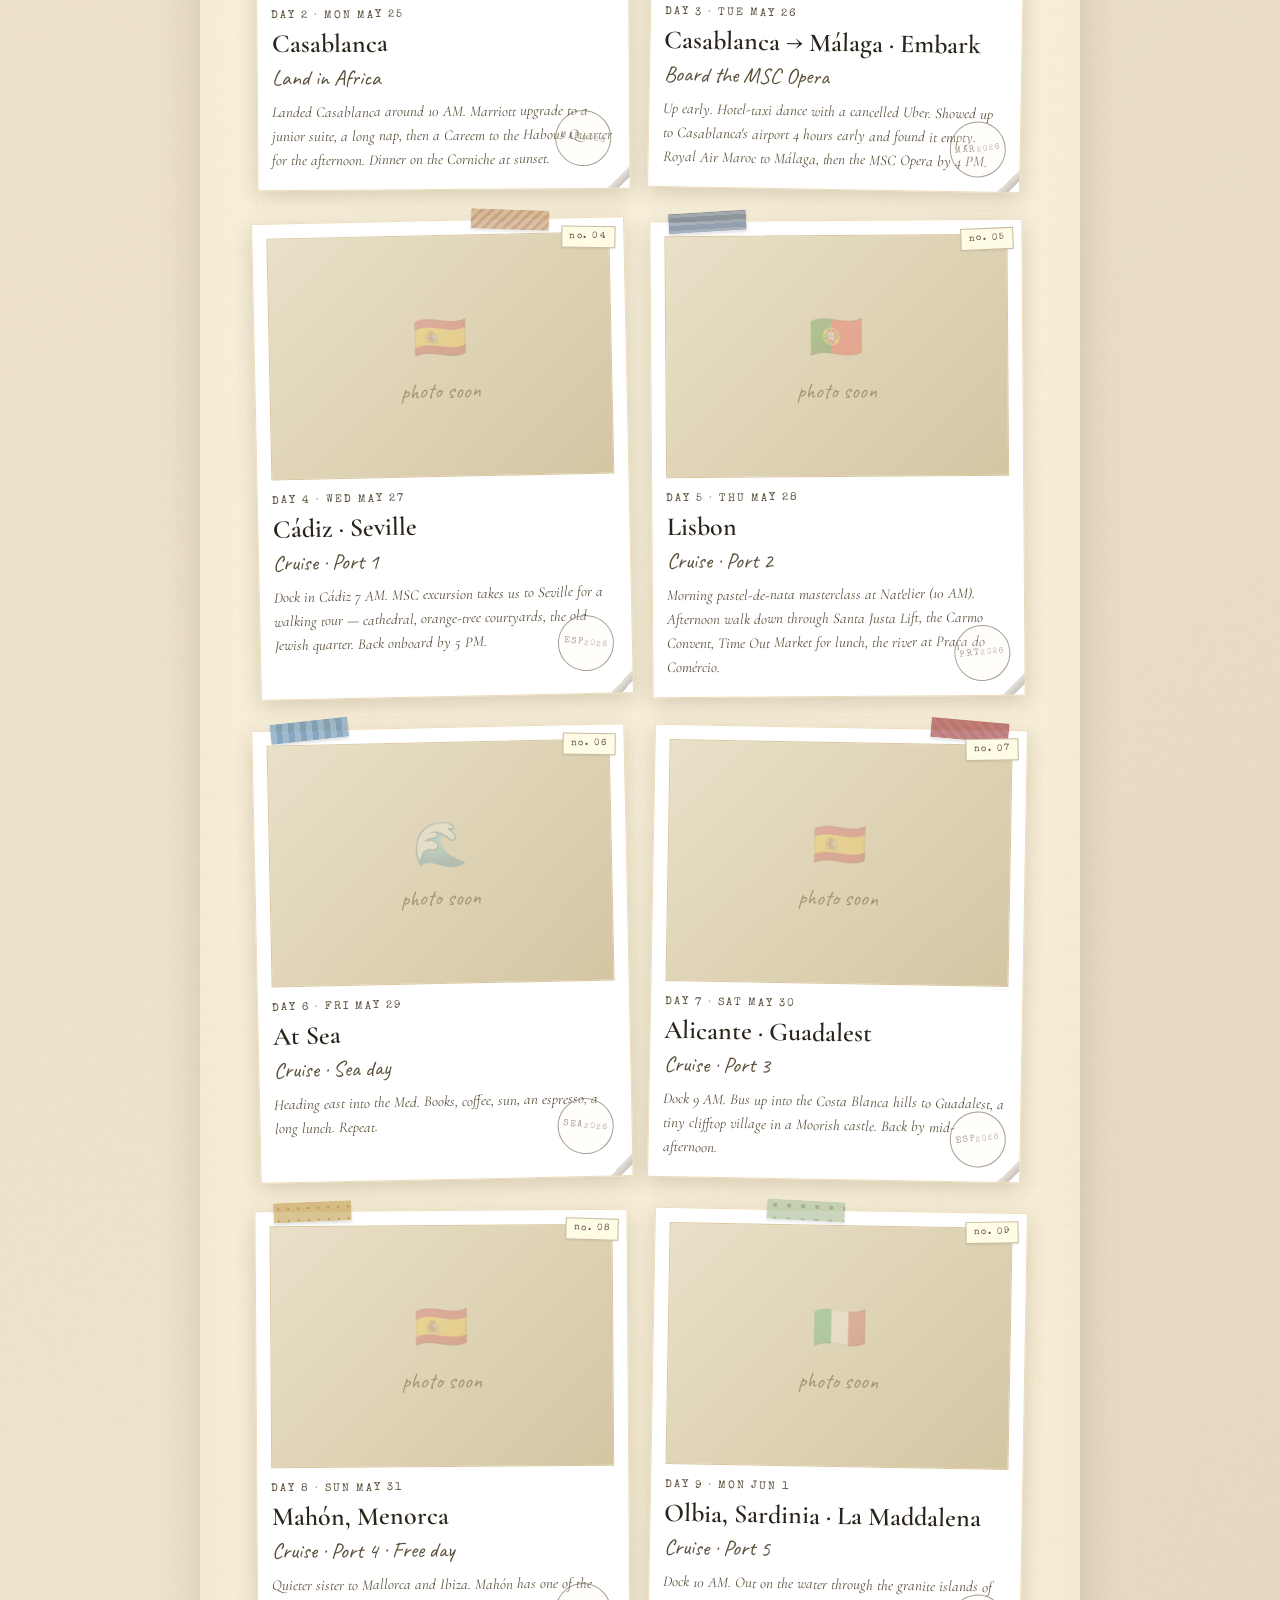
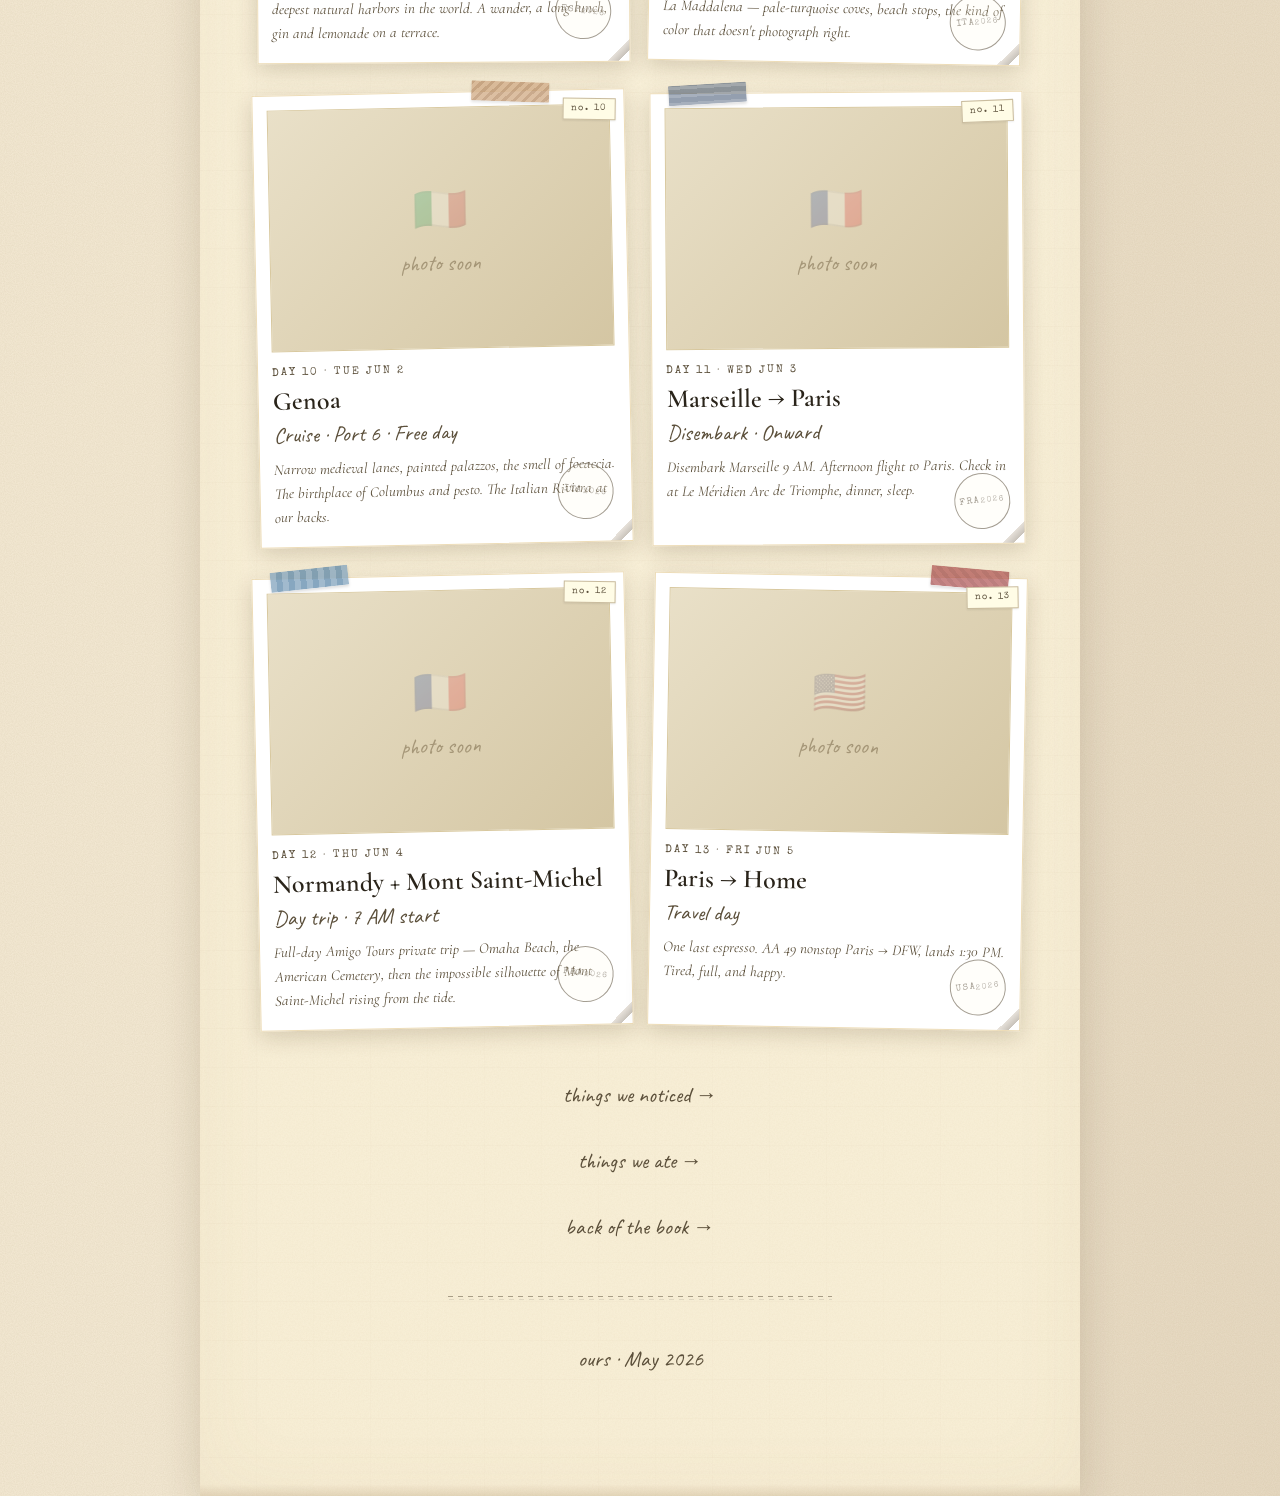
==== commit 83be7f00: "Fix day counter (today = Day 3 not 4); add 4 more Casablanca photos; add update-check banner so visi" ====
--- a/index.html
+++ b/index.html
@@ -117,6 +117,7 @@
 
 <script src="data.js"></script>
 <script src="app.js"></script>
+<script src="update-check.js"></script>
 <script>
 // ===== Hidden long-press gateway on the hero poster =====
 (function () {
--- a/style.css
+++ b/style.css
@@ -913,6 +913,7 @@
   grid-template-columns: 1fr;
   gap: 24px;
   margin: 24px 0;
+  align-items: start;
 }
 @media (min-width: 560px) {
   .photoStack { grid-template-columns: 1fr 1fr; }
@@ -1065,6 +1066,175 @@
   color: var(--ink-soft);
   text-align: right;
   margin-top: 12px;
+}
+
+/* ===== Day mural (hero illustration per day) ===== */
+
+.dayMural {
+  margin: 0 -16px 24px;
+  padding: 12px;
+  background: #fff;
+  border: 1px solid var(--cream-deep);
+  box-shadow: var(--shadow);
+  position: relative;
+  transform: rotate(-0.4deg);
+}
+.dayMural::before {
+  content: '';
+  position: absolute;
+  top: -10px; left: 50%;
+  transform: translateX(-50%) rotate(-2deg);
+  width: 130px; height: 18px;
+  background: var(--tape-gold);
+  background-image: radial-gradient(circle at 5px 5px, rgba(0,0,0,0.16) 1.3px, transparent 1.5px);
+  background-size: 10px 10px;
+  box-shadow: 0 2px 3px rgba(0,0,0,0.12);
+  z-index: 1;
+}
+.dayMural img {
+  width: 100%;
+  display: block;
+  filter: contrast(0.95) saturate(0.95);
+}
+.dayMural::after {
+  /* paper-grain overlay so it harmonizes with the rest of the page */
+  content: '';
+  position: absolute;
+  inset: 12px;
+  background-image: url("data:image/svg+xml;utf8,<svg xmlns='http://www.w3.org/2000/svg' width='200' height='200'><filter id='n'><feTurbulence type='fractalNoise' baseFrequency='0.85' numOctaves='2' stitchTiles='stitch'/><feColorMatrix values='0 0 0 0 0.55  0 0 0 0 0.42  0 0 0 0 0.22  0 0 0 0.06 0'/></filter><rect width='100%' height='100%' filter='url(%23n)'/></svg>");
+  background-size: 200px 200px;
+  mix-blend-mode: multiply;
+  opacity: 0.6;
+  pointer-events: none;
+}
+@media (min-width: 900px) {
+  .dayMural { margin-left: -32px; margin-right: -32px; }
+}
+@media (max-width: 600px) {
+  .dayMural { margin: 0 -8px 20px; padding: 8px; }
+}
+
+/* ===== About this place (day-page context block) ===== */
+
+.dayContext {
+  background: #faf3df;
+  border: 1px solid var(--cream-deep);
+  padding: 18px 20px 16px;
+  margin: 24px 0;
+  position: relative;
+  box-shadow: var(--shadow-soft);
+}
+.dayContext::before {
+  content: '';
+  position: absolute;
+  top: -8px; left: 24px;
+  width: 60px; height: 14px;
+  background: var(--tape-blue);
+  background-image: repeating-linear-gradient(90deg, rgba(255,255,255,0.2) 0 5px, transparent 5px 10px);
+  transform: rotate(-2deg);
+  box-shadow: 0 2px 3px rgba(0,0,0,0.1);
+}
+.dayContextLabel {
+  font-family: 'Special Elite', monospace;
+  font-size: 10px;
+  letter-spacing: 3px;
+  color: var(--ink-soft);
+  text-transform: uppercase;
+  margin-bottom: 8px;
+}
+.dayContextAbout {
+  font-family: 'Cormorant Garamond', Georgia, serif;
+  font-size: 17px;
+  line-height: 1.7;
+  color: var(--ink);
+  margin: 0 0 10px;
+}
+.dayContextTiming {
+  background: #fef0d0;
+  border-left: 3px solid var(--accent);
+  padding: 10px 14px;
+  margin: 10px 0;
+  font-size: 16px;
+  line-height: 1.6;
+}
+.dayContextTimingLabel {
+  display: inline-block;
+  font-family: 'Special Elite', monospace;
+  font-size: 10px;
+  letter-spacing: 2px;
+  text-transform: uppercase;
+  color: var(--accent);
+  margin-right: 8px;
+}
+.dayContextTidbit {
+  font-family: 'Cormorant Garamond', serif;
+  font-size: 16px;
+  color: var(--ink-soft);
+  margin: 8px 0 0;
+  line-height: 1.6;
+}
+
+/* ===== The plan (day-page itinerary timeline) ===== */
+
+.dayPlan {
+  margin: 24px 0;
+  padding: 18px 22px 18px;
+  background: #fff;
+  border: 1px solid var(--cream-deep);
+  position: relative;
+  box-shadow: var(--shadow-soft);
+}
+.dayPlan::before {
+  content: '';
+  position: absolute;
+  top: -8px; right: 24px;
+  width: 60px; height: 14px;
+  background: var(--tape-red);
+  background-image: repeating-linear-gradient(45deg, rgba(0,0,0,0.06) 0 4px, transparent 4px 8px);
+  transform: rotate(3deg);
+  box-shadow: 0 2px 3px rgba(0,0,0,0.1);
+}
+.dayPlanLabel {
+  font-family: 'Special Elite', monospace;
+  font-size: 10px;
+  letter-spacing: 3px;
+  color: var(--ink-soft);
+  text-transform: uppercase;
+  margin-bottom: 10px;
+}
+.dayPlanList {
+  list-style: none;
+  padding: 0;
+  margin: 0;
+}
+.dayPlanItem {
+  display: grid;
+  grid-template-columns: 90px 1fr;
+  gap: 14px;
+  padding: 8px 0;
+  border-bottom: 1px dotted rgba(120, 90, 50, 0.18);
+}
+.dayPlanItem:last-child { border-bottom: 0; }
+.dayPlanTime {
+  font-family: 'Special Elite', monospace;
+  font-size: 12px;
+  letter-spacing: 1.5px;
+  color: var(--accent);
+  text-transform: uppercase;
+  padding-top: 3px;
+}
+.dayPlanText {
+  font-family: 'Cormorant Garamond', serif;
+  font-size: 17px;
+  line-height: 1.5;
+  color: var(--ink);
+}
+
+@media (max-width: 600px) {
+  .dayPlan { padding: 14px 16px; margin: 20px 0; }
+  .dayPlanItem { grid-template-columns: 70px 1fr; gap: 10px; }
+  .dayPlanTime { font-size: 11px; letter-spacing: 1px; }
+  .dayPlanText { font-size: 15.5px; }
 }
 
 /* ===== Polaroid photo card (day detail page) ===== */
@@ -1377,6 +1547,132 @@
   margin-top: 3px;
 }
 
+/* ===== Mobile optimization ===== */
+
+@media (max-width: 600px) {
+  body { font-size: 17px; }
+  .paper {
+    padding: 24px 16px 56px;
+    box-shadow: none;
+  }
+  .heroPoster, .flipCard {
+    margin-left: -16px;
+    margin-right: -16px;
+  }
+  .citiesStrip {
+    margin-left: -16px;
+    margin-right: -16px;
+    padding: 12px 18px;
+  }
+  .citiesStrip .city { font-size: 19px; margin: 0 8px; }
+
+  .subtitle { font-size: 16px; padding: 0 8px; }
+  .countdownCard {
+    padding: 22px 18px 22px;
+    max-width: 100%;
+  }
+  .countdownNumber { font-size: 48px; }
+  .countdownUnit { font-size: 22px; }
+
+  .whereNow {
+    padding: 12px 14px;
+    margin-bottom: 30px;
+  }
+  .whereNow .wcity { font-size: 19px; }
+
+  .quickStrip { gap: 8px; margin-bottom: 30px; }
+  .qsItem { padding: 9px 12px; }
+  .qsValue { font-size: 16px; }
+
+  .introLetter p { font-size: 17px; line-height: 1.65; }
+  .introLetter h2.handwritten { font-size: 26px; }
+
+  .sectionTitle { font-size: 28px; }
+
+  .daysGrid { gap: 22px; }
+  .dayCard { padding: 12px 12px 16px; }
+  .dayCity { font-size: 22px; }
+  .dayKicker { font-size: 20px; }
+  .dayCaption { font-size: 14px; }
+
+  .dayCard .countryStamp {
+    width: 44px; height: 44px;
+    font-size: 8px;
+    bottom: 10px; right: 10px;
+  }
+  .dayCard .pageSticker {
+    font-size: 8px;
+    padding: 2px 6px;
+  }
+
+  .dayHero h1 { font-size: 34px; line-height: 1.08; }
+  .dayHero .day-city { font-size: 24px; }
+  .dayLedger { font-size: 11px; letter-spacing: 1px; }
+
+  .dayContext {
+    padding: 14px 16px 14px;
+    margin: 20px 0;
+  }
+  .dayContextAbout { font-size: 16px; line-height: 1.65; }
+  .dayContextTiming { font-size: 15px; padding: 8px 12px; }
+  .dayContextTidbit { font-size: 15px; }
+
+  .smallFind { padding: 18px 16px 16px; margin: 24px auto; }
+  .smallFindPhoto { max-width: 100%; }
+
+  .postcardTo { padding: 18px 18px; margin: 24px 0; }
+  .postcardRecipient { font-size: 24px; }
+  .postcardText { font-size: 14px; line-height: 1.7; }
+
+  .mapFigure {
+    padding: 10px;
+    margin: 14px -4px 0;
+  }
+  .mapCaption { font-size: 15px; line-height: 1.6; }
+
+  .privateRow .pValue { font-size: 16px; }
+  .privateSection { padding: 16px 16px; }
+  .privateSection h3 { font-size: 22px; }
+
+  .lockGate { margin: 50px auto; padding: 32px 22px; }
+
+  .flipBackInner { width: 86%; padding: 24px 0; }
+  .flipBackKicker { font-size: 22px; }
+  .flipBack input[type="password"] { font-size: 17px; padding: 10px 12px; }
+
+  .noticedTitle { font-size: 36px; }
+  .noticedItem { grid-template-columns: 50px 1fr; gap: 10px 14px; }
+  .noticedLabel { font-size: 20px; }
+  .noticedText { font-size: 16px; }
+
+  .eatenDayCity { font-size: 22px; }
+  .eatenMealLine { font-size: 16px; }
+
+  .bobTitle { font-size: 24px; }
+  .bobLine { font-size: 16px; }
+
+  .indexLink { font-size: 20px; margin: 20px 0 0; }
+}
+
+/* Tiny screens (≤ 360px) — phones held in narrow split-screen */
+@media (max-width: 360px) {
+  .paper { padding: 20px 12px 48px; }
+  .heroPoster, .flipCard, .citiesStrip {
+    margin-left: -12px;
+    margin-right: -12px;
+  }
+  .sectionTitle { font-size: 24px; }
+  .dayCity { font-size: 20px; }
+  .countdownNumber { font-size: 42px; }
+}
+
+/* Desktop polish — give the page a touch more breathing room on big screens */
+@media (min-width: 900px) {
+  .paper { padding: 56px 56px 96px; }
+  .heroPoster, .flipCard { margin-left: -56px; margin-right: -56px; }
+  .citiesStrip { margin-left: -56px; margin-right: -56px; }
+}
+
 /* ===== Tiny utilities ===== */
 .handwritten { font-family: 'Caveat', cursive; }
 .dim { color: var(--ink-soft); font-style: italic; font-size: 0.92em; }
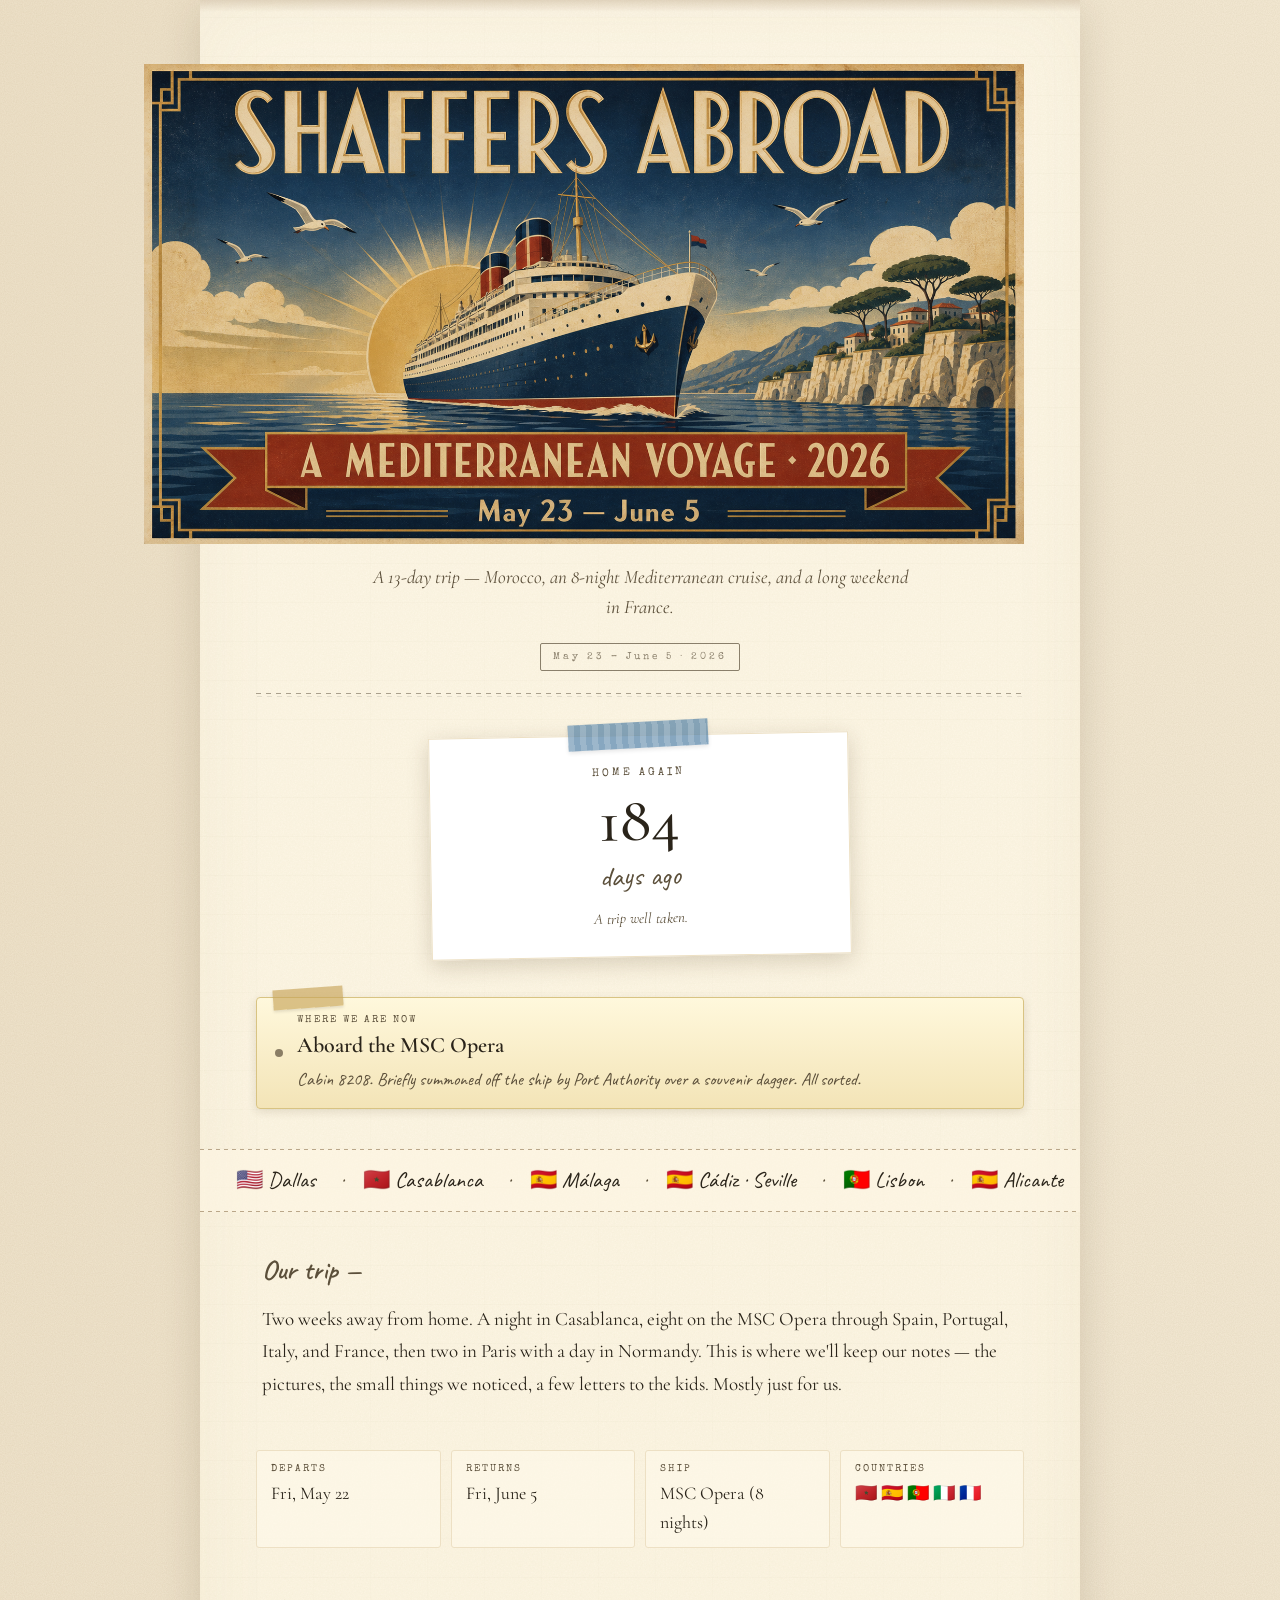
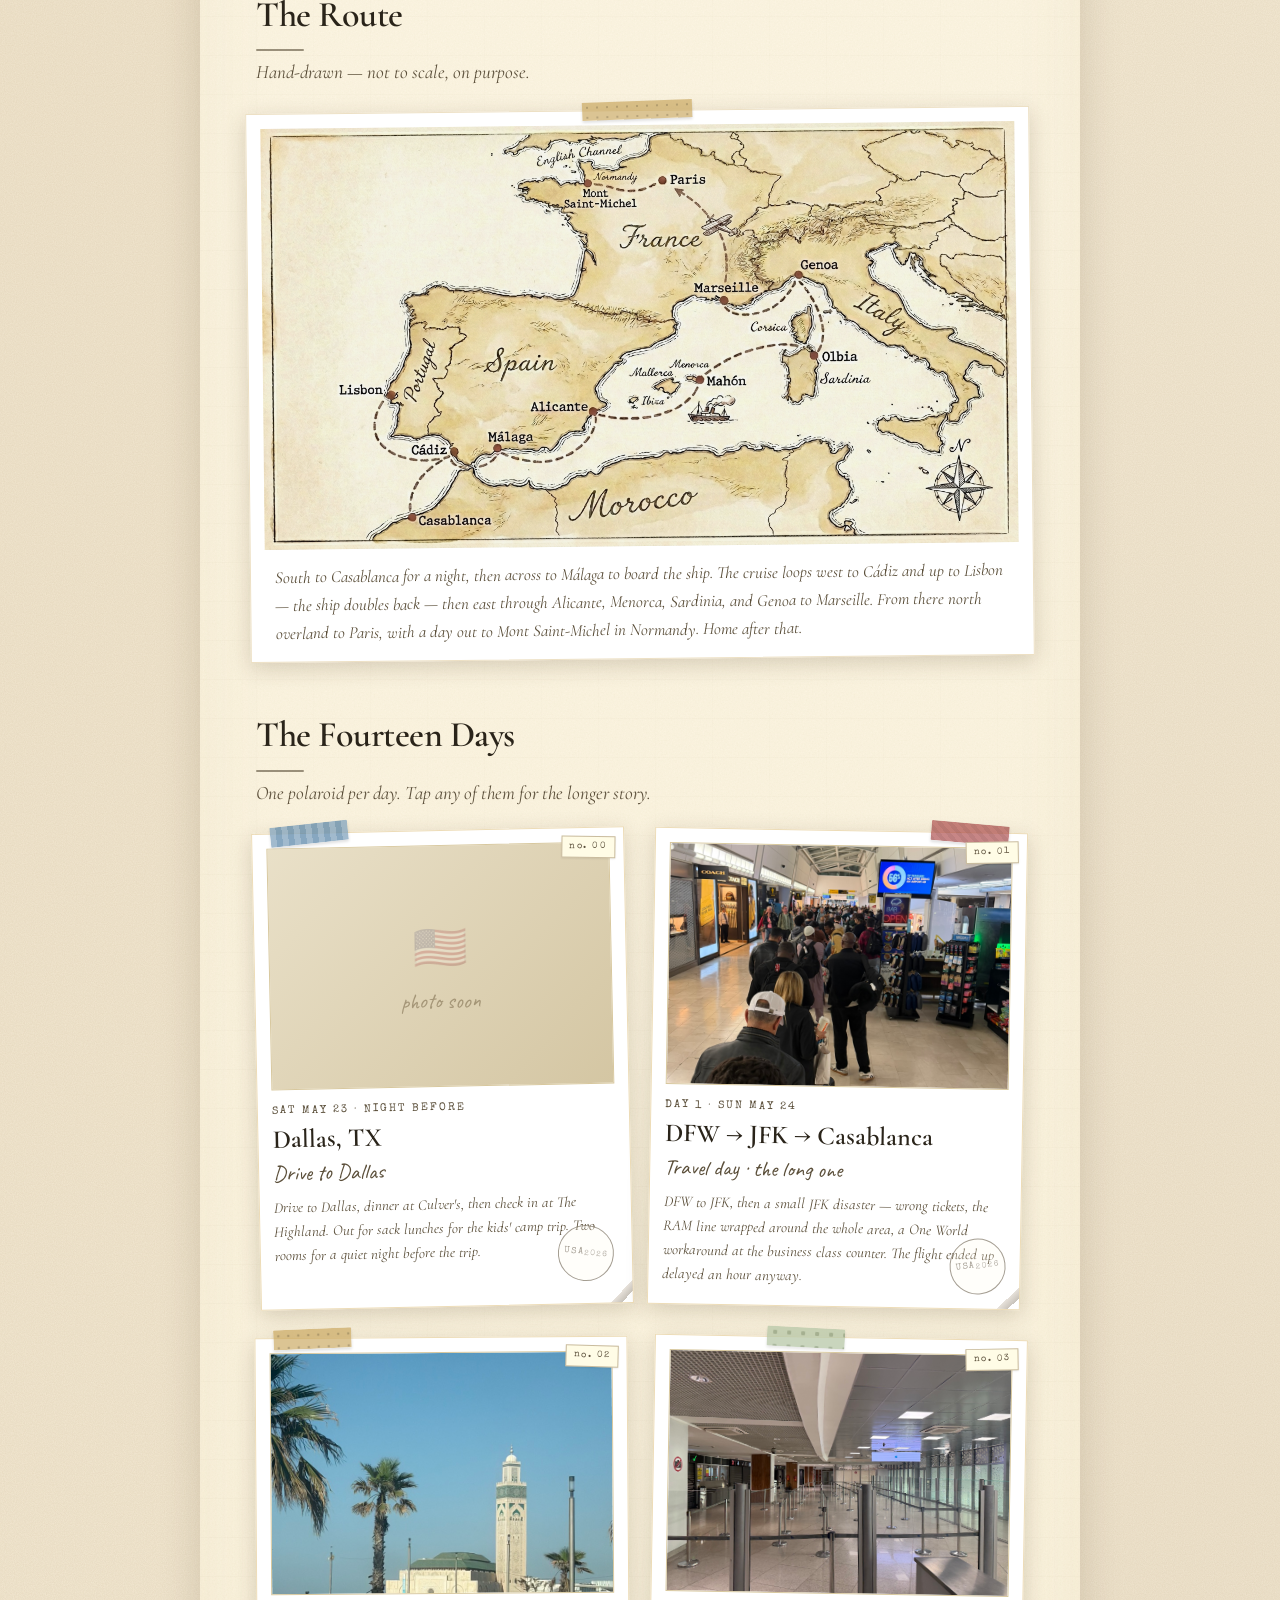
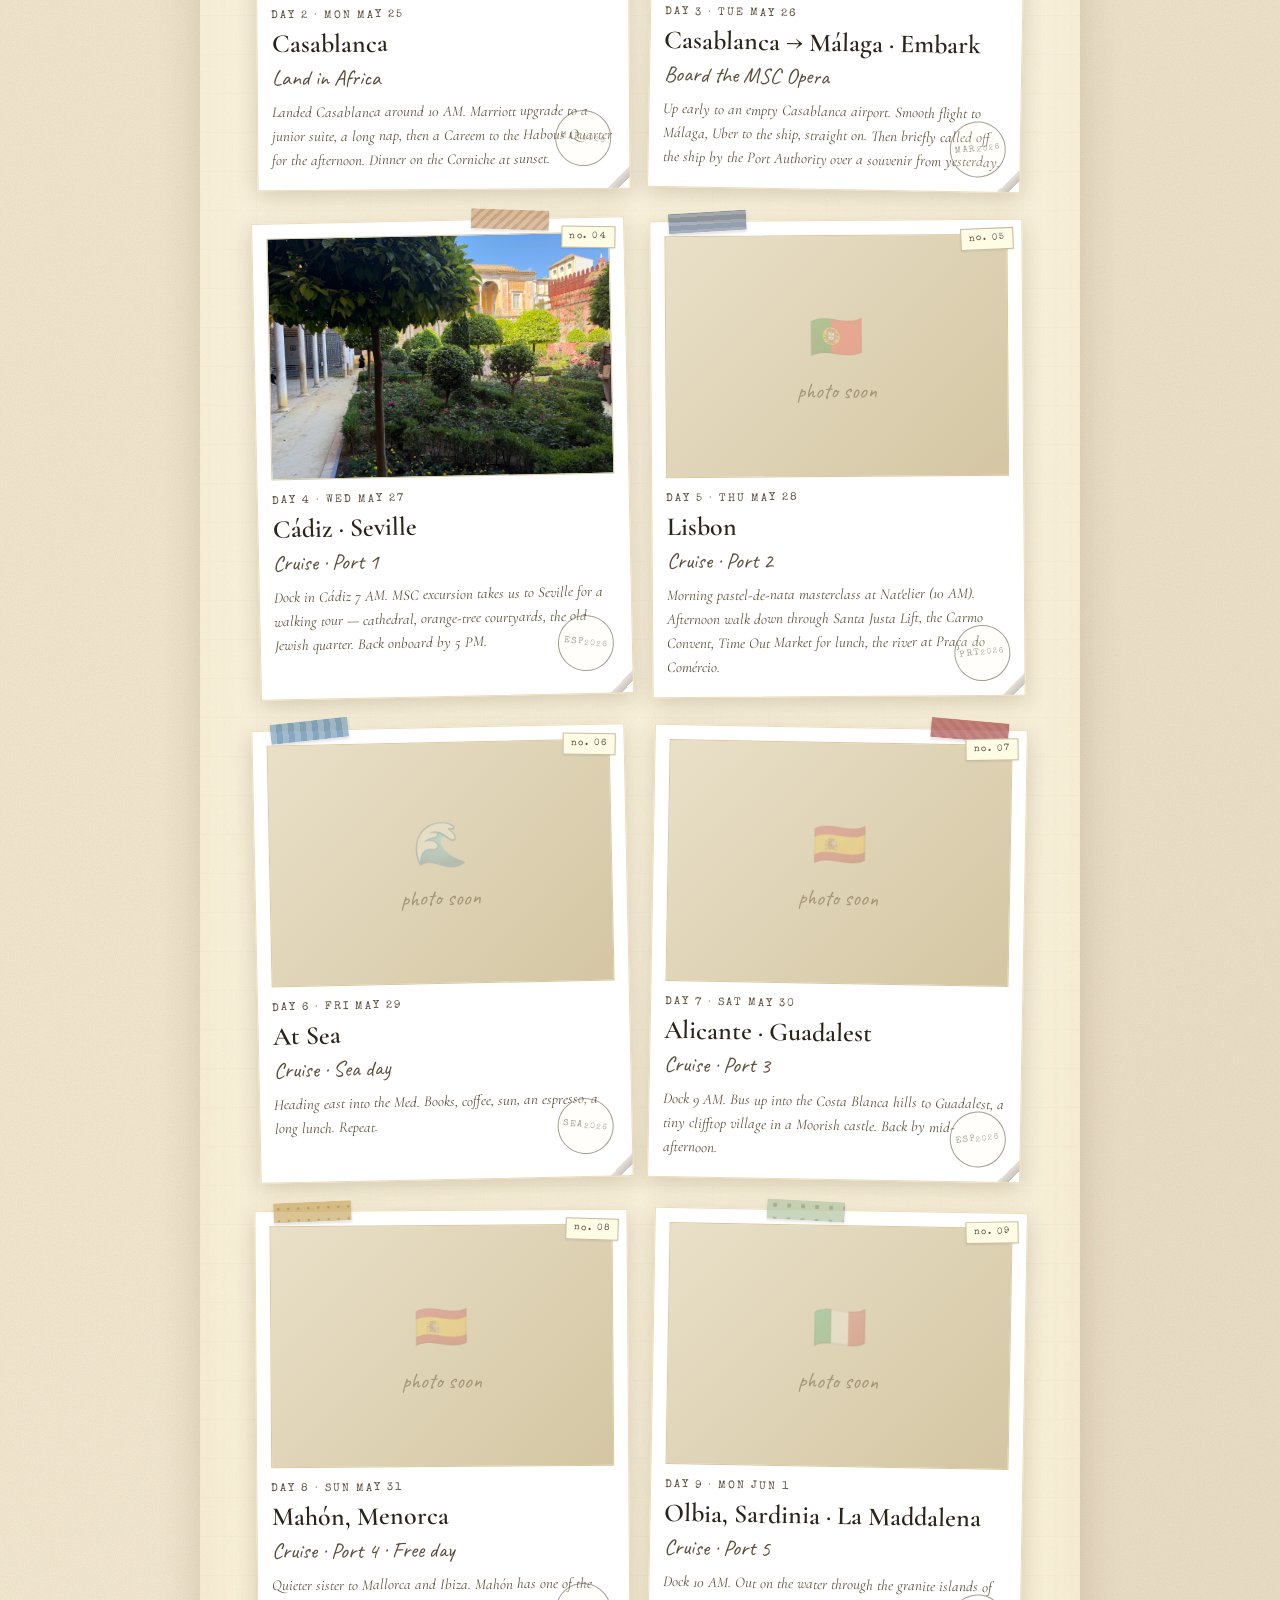
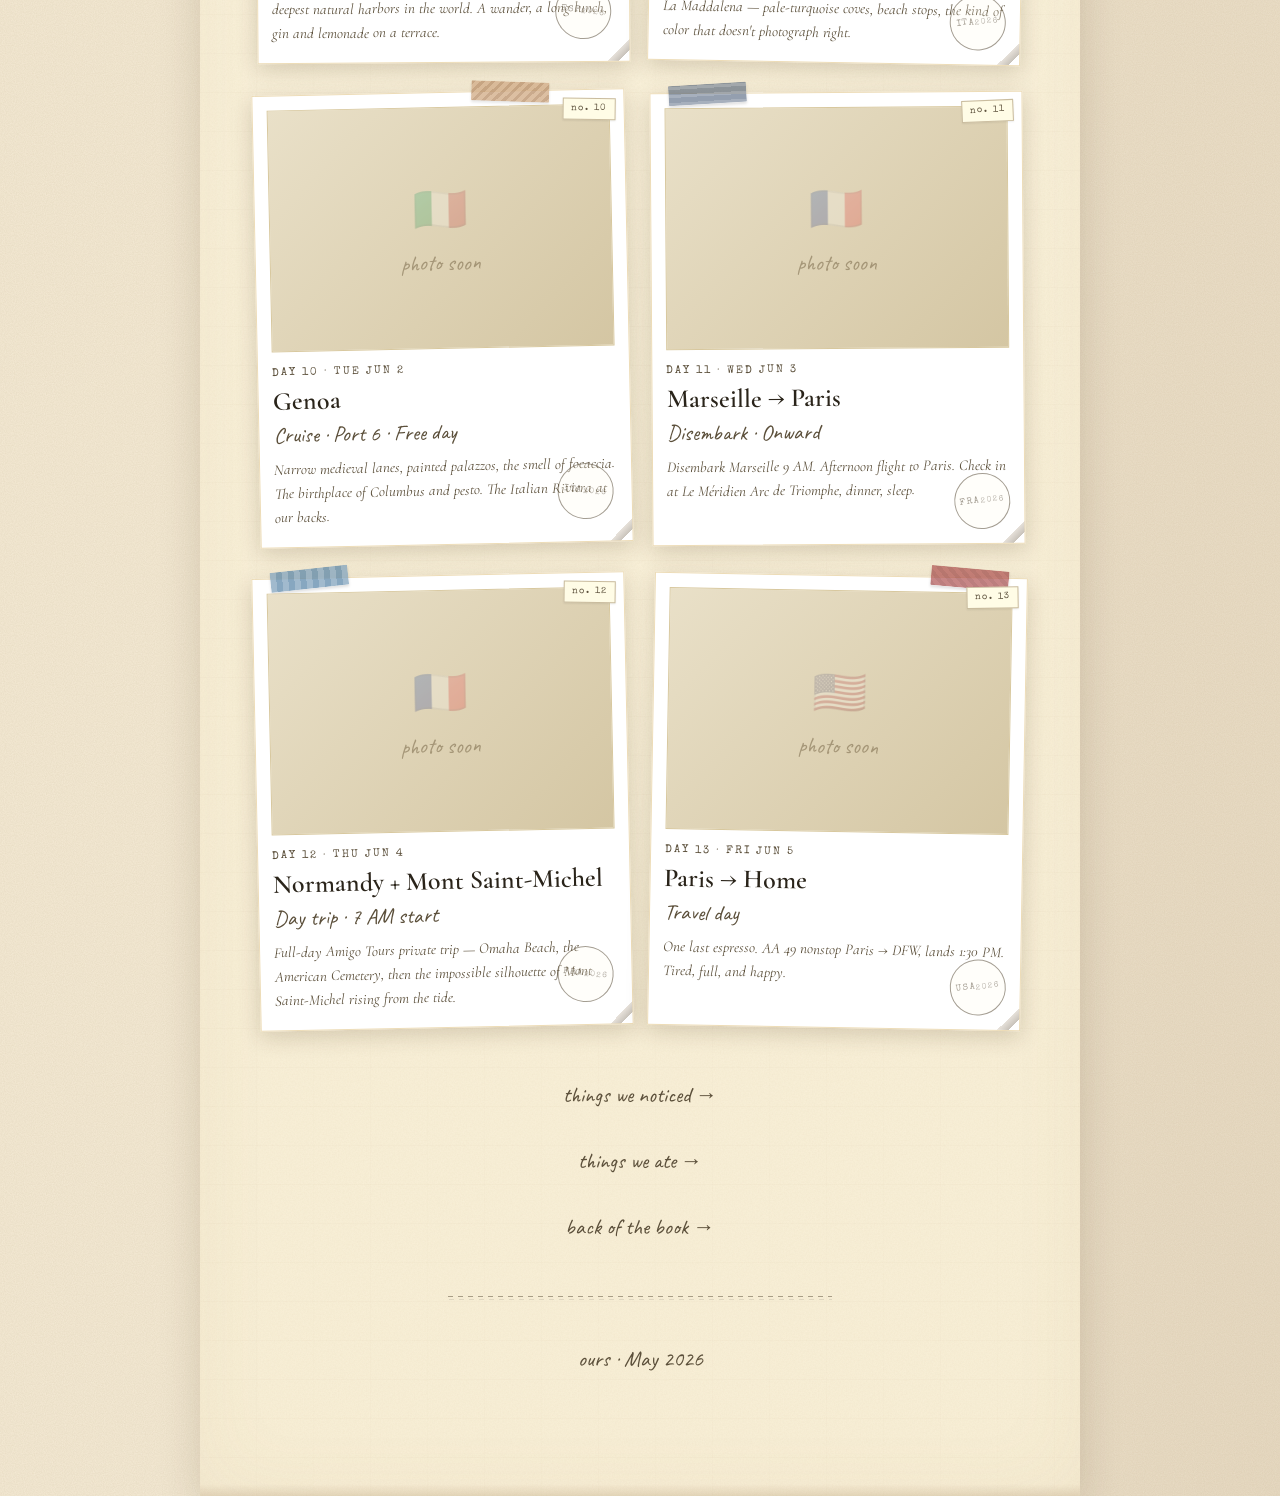
==== commit e44f9097: "Make content always load fresh + fix update-check detection Root cause of "site not updating": GitHu" ====
--- a/index.html
+++ b/index.html
@@ -115,9 +115,10 @@
 
 </div>
 
-<script src="data.js"></script>
+<script>document.write('<scr'+'ipt src="data.js?v='+Date.now()+'"><\/scr'+'ipt>');</script>
 <script src="app.js"></script>
 <script src="update-check.js"></script>
+<script src="lightbox.js"></script>
 <script>
 // ===== Hidden long-press gateway on the hero poster =====
 (function () {
--- a/style.css
+++ b/style.css
@@ -1673,6 +1673,24 @@
   .citiesStrip { margin-left: -56px; margin-right: -56px; }
 }
 
+/* ===== Image click affordance ===== */
+
+.paper .polaroid img,
+.paper .smallFindPhoto,
+.paper .noticedThumb,
+.paper .mapFigure img,
+.paper .dayMural img {
+  cursor: zoom-in;
+  transition: filter 0.15s ease, transform 0.15s ease;
+}
+.paper .polaroid img:hover,
+.paper .smallFindPhoto:hover,
+.paper .noticedThumb:hover,
+.paper .mapFigure img:hover,
+.paper .dayMural img:hover {
+  filter: brightness(1.04);
+}
+
 /* ===== Tiny utilities ===== */
 .handwritten { font-family: 'Caveat', cursive; }
 .dim { color: var(--ink-soft); font-style: italic; font-size: 0.92em; }
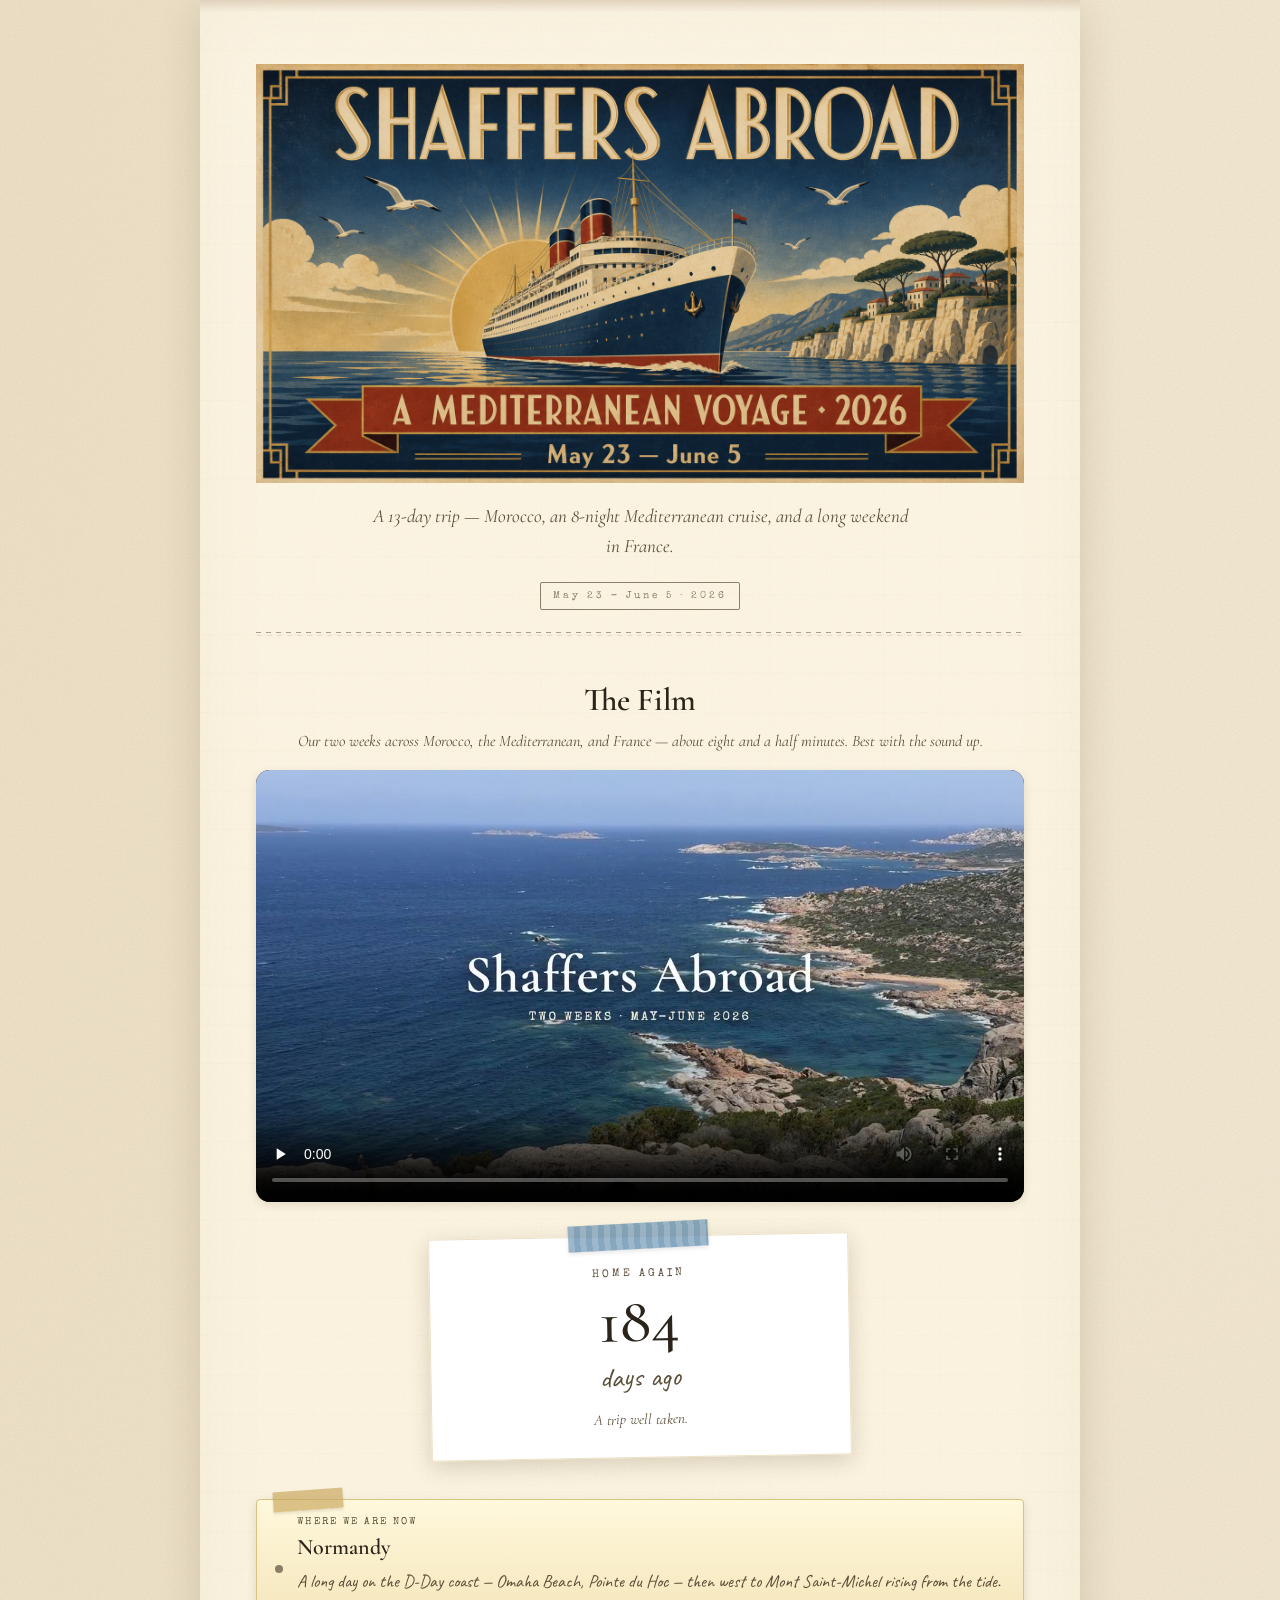
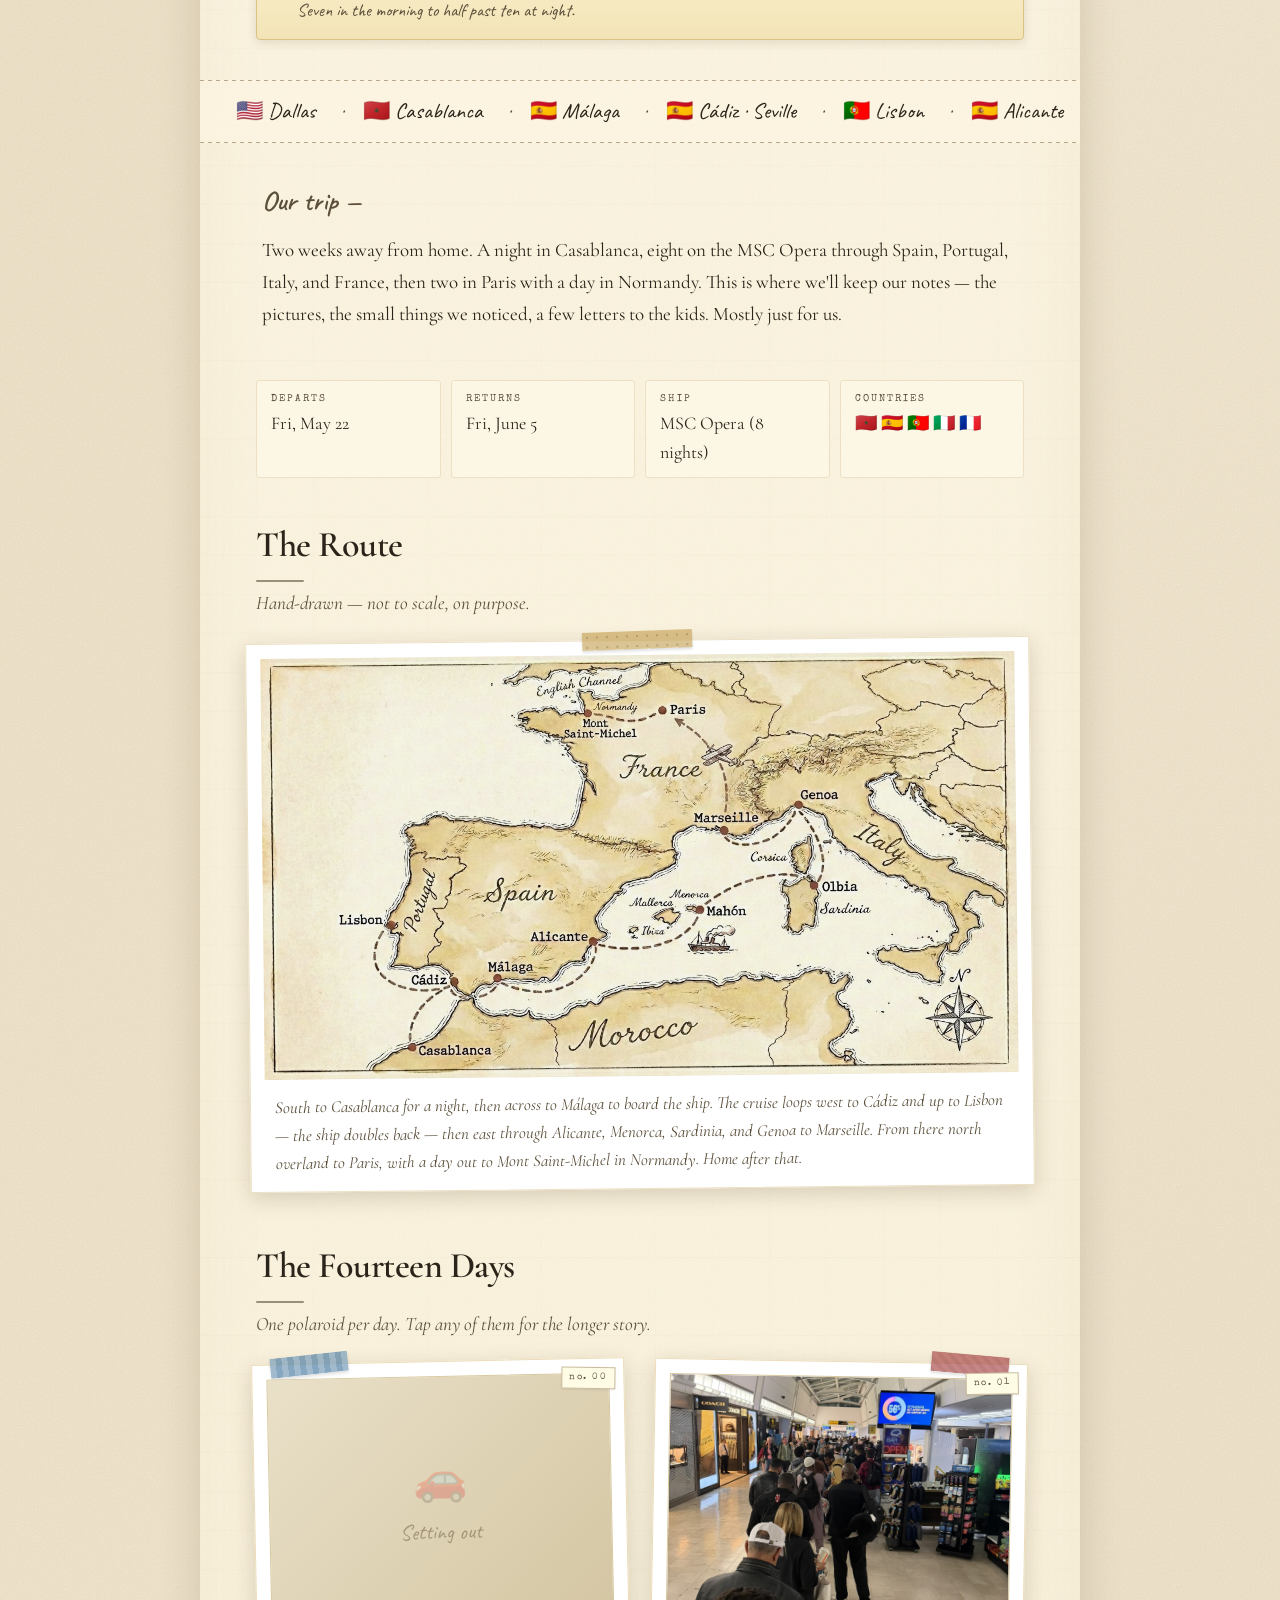
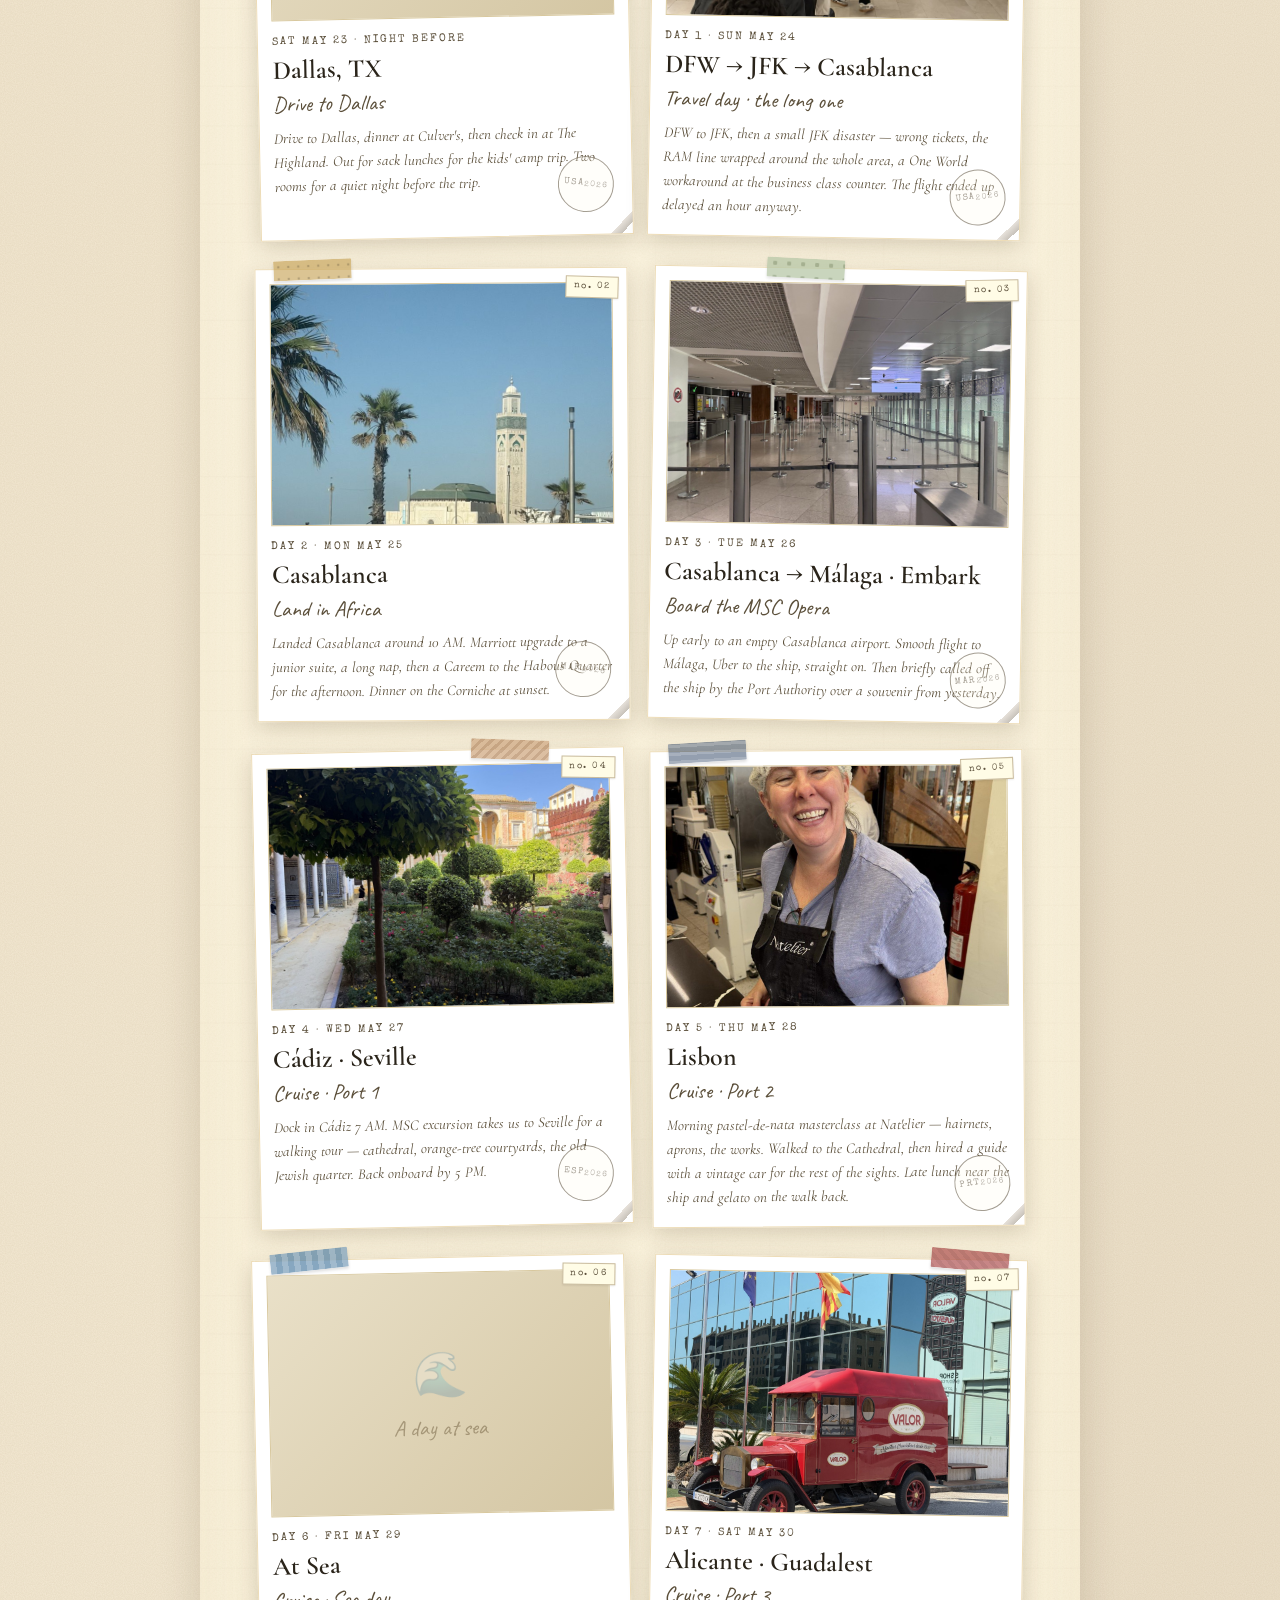
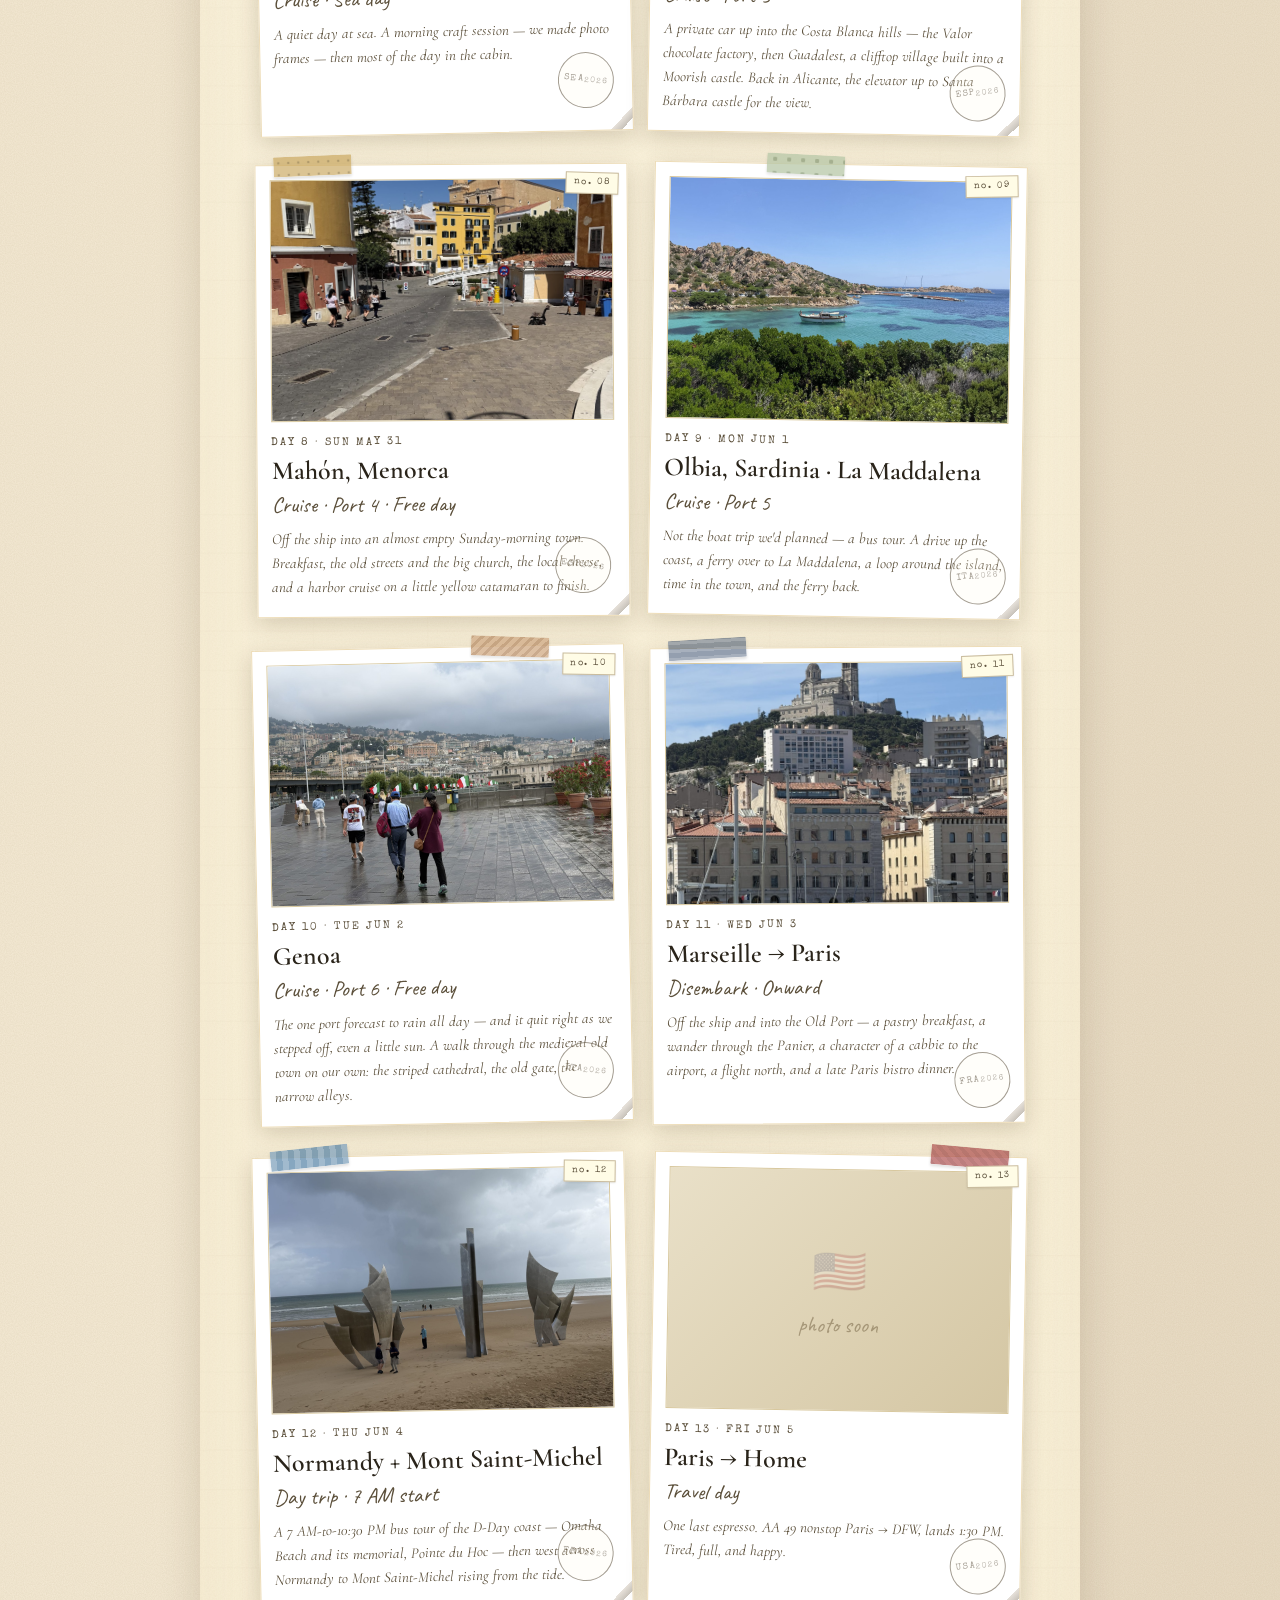
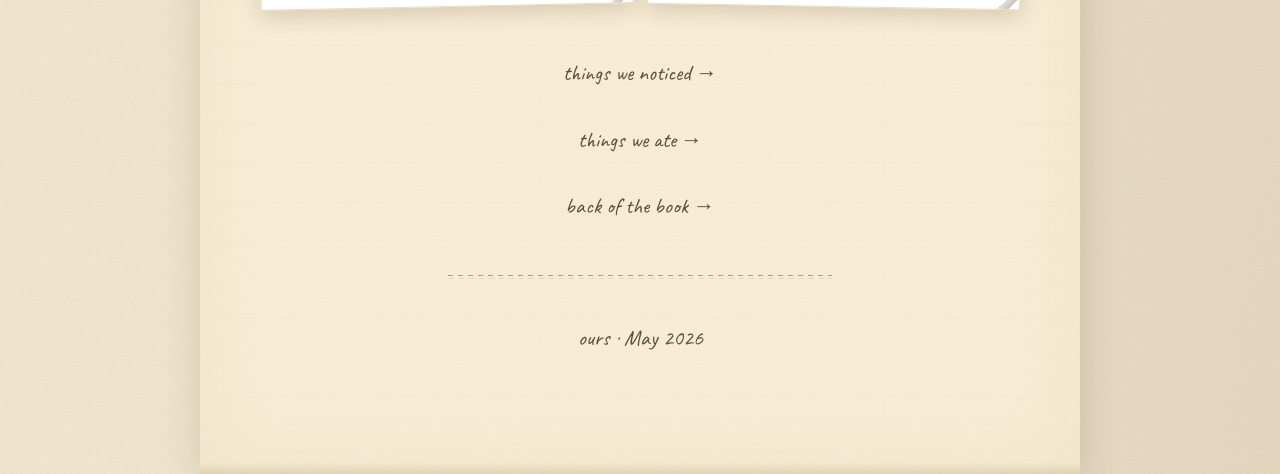
==== commit 81f83a93: "Feature the trip film prominently on the homepage (right under the hero)" ====
--- a/index.html
+++ b/index.html
@@ -53,6 +53,15 @@
     <div class="stampWrap"><span class="stamp">May 23 – June 5 · 2026</span></div>
   </header>
 
+  <section class="filmFeature" aria-label="The trip film" style="margin:6px 0 34px;text-align:center;">
+    <h2 style="font-family:'Cormorant Garamond',serif;font-weight:600;font-size:32px;margin:0 0 4px;color:var(--ink);">The Film</h2>
+    <p style="font-style:italic;color:var(--ink-soft);margin:0 0 16px;font-size:16px;">Our two weeks across Morocco, the Mediterranean, and France — about eight and a half minutes. Best with the sound up.</p>
+    <video controls preload="none" playsinline poster="film/film-poster.jpg" style="width:100%;border-radius:14px;background:#000;display:block;box-shadow:var(--shadow-soft);">
+      <source src="film/shaffers-abroad.mp4" type="video/mp4" />
+      Your browser doesn't support video playback.
+    </video>
+  </section>
+
   <section class="countdownCard" aria-label="Countdown">
     <div class="countdownTopLabel" id="countdownLabel">Until we leave</div>
     <div class="countdownNumber" id="countdownNumber">—</div>
--- a/style.css
+++ b/style.css
@@ -76,7 +76,7 @@
 }
 
 .flipCard {
-  margin: 0 -36px 18px;
+  margin: 0 0 18px;
   perspective: 1500px;
   position: relative;
   /* prevent iOS long-press selection */
@@ -869,6 +869,117 @@
   text-decoration: none;
 }
 
+/* ===== Day-to-day navigation ===== */
+
+/* Compact top control — slim chips under the back link */
+.dayNavTop {
+  display: flex;
+  justify-content: space-between;
+  align-items: stretch;
+  gap: 10px;
+  margin: 0 auto 26px;
+  max-width: 560px;
+}
+.dayNavChip {
+  font-family: 'Special Elite', monospace;
+  font-size: 11px;
+  letter-spacing: 1px;
+  text-transform: uppercase;
+  color: var(--ink-soft);
+  text-decoration: none;
+  border: 1px solid rgba(183, 138, 58, 0.4);
+  border-radius: 999px;
+  padding: 9px 14px;
+  min-height: 38px;
+  display: inline-flex;
+  align-items: center;
+  background: rgba(255, 255, 255, 0.35);
+  transition: color 0.15s ease, border-color 0.15s ease, background 0.15s ease;
+  white-space: nowrap;
+  max-width: 48%;
+  overflow: hidden;
+  text-overflow: ellipsis;
+}
+.dayNavChipNext { text-align: right; }
+.dayNavChip:hover {
+  color: var(--accent);
+  border-color: rgba(138, 43, 43, 0.45);
+  background: rgba(255, 255, 255, 0.6);
+}
+.dayNavChip .dayNavArrow { color: var(--gold); }
+
+/* Primary bottom bar — two cards */
+.dayNav {
+  display: flex;
+  gap: 14px;
+  align-items: stretch;
+  max-width: 560px;
+  margin: 40px auto 8px;
+  padding-top: 26px;
+  border-top: 1px solid rgba(183, 138, 58, 0.32);
+}
+.dayNavCard {
+  flex: 1 1 0;
+  min-width: 0;
+  min-height: 44px;
+  display: flex;
+  flex-direction: column;
+  justify-content: center;
+  gap: 3px;
+  padding: 14px 16px;
+  text-decoration: none;
+  border: 1px solid rgba(183, 138, 58, 0.4);
+  border-radius: 12px;
+  background:
+    linear-gradient(180deg, rgba(183, 138, 58, 0.08), rgba(255, 255, 255, 0.45));
+  box-shadow: var(--shadow-soft);
+  transition: border-color 0.15s ease, box-shadow 0.15s ease, transform 0.15s ease;
+}
+.dayNavNext { text-align: right; align-items: flex-end; }
+.dayNavCard:hover {
+  border-color: rgba(138, 43, 43, 0.45);
+  box-shadow: var(--shadow);
+  transform: translateY(-1px);
+}
+.dayNavEmpty {
+  border: none;
+  background: none;
+  box-shadow: none;
+  pointer-events: none;
+}
+.dayNavDir {
+  font-family: 'Special Elite', monospace;
+  font-size: 10px;
+  letter-spacing: 2px;
+  text-transform: uppercase;
+  color: var(--ink-soft);
+}
+.dayNavLabel {
+  font-family: 'Cormorant Garamond', serif;
+  font-size: 19px;
+  font-weight: 600;
+  color: var(--ink);
+  line-height: 1.15;
+}
+.dayNavCity {
+  font-family: 'Caveat', cursive;
+  font-size: 19px;
+  color: var(--accent-2);
+  line-height: 1.1;
+}
+.dayNavArrow { color: var(--gold); }
+
+@media (max-width: 460px) {
+  .dayNavTop { display: none; }
+  .dayNav {
+    gap: 10px;
+    margin-top: 34px;
+  }
+  .dayNavCard { padding: 13px 13px; }
+  .dayNavLabel { font-size: 17px; }
+  .dayNavCity { font-size: 17px; }
+}
+
 /* ===== Day detail page ===== */
 
 .dayHero {
@@ -929,12 +1040,16 @@
 .polaroid img {
   width: 100%;
   display: block;
+  image-orientation: from-image;  /* respect iPhone EXIF rotation */
 }
 .polaroid .cap {
   font-family: 'Caveat', cursive;
-  font-size: 22px;
+  font-size: 19px;
+  line-height: 1.25;
   text-align: center;
-  margin-top: 8px;
+  margin-top: 10px;
+  color: var(--ink);
+  min-height: 1.6em;
 }
 
 .journal {
@@ -1172,6 +1287,47 @@
   color: var(--ink-soft);
   margin: 8px 0 0;
   line-height: 1.6;
+}
+
+/* ===== From Rachel's journal ===== */
+
+.rachelJournal {
+  margin: 26px 0;
+  padding: 20px 22px 22px 30px;
+  position: relative;
+  background:
+    linear-gradient(transparent 0 27px, rgba(90, 120, 160, 0.13) 27px 28px) 0 6px / 100% 28px,
+    #fcfbf6;
+  border: 1px solid #d9d2bd;
+  box-shadow: var(--shadow-soft);
+}
+.rachelJournal::before {
+  /* red notebook margin line */
+  content: '';
+  position: absolute;
+  top: 0; bottom: 0; left: 20px;
+  width: 1.5px;
+  background: rgba(170, 70, 70, 0.4);
+}
+.rachelJournalLabel {
+  font-family: 'Special Elite', monospace;
+  font-size: 10px;
+  letter-spacing: 3px;
+  text-transform: uppercase;
+  color: var(--ink-soft);
+  margin-bottom: 8px;
+}
+.rachelJournalText {
+  font-family: 'Caveat', cursive;
+  font-size: 23px;
+  line-height: 28px;
+  color: #29405e;
+}
+.rachelJournalText p { margin: 0 0 6px; }
+
+@media (max-width: 600px) {
+  .rachelJournal { padding: 16px 16px 18px 26px; }
+  .rachelJournalText { font-size: 21px; line-height: 28px; }
 }
 
 /* ===== The plan (day-page itinerary timeline) ===== */
@@ -1556,8 +1712,8 @@
     box-shadow: none;
   }
   .heroPoster, .flipCard {
-    margin-left: -16px;
-    margin-right: -16px;
+    margin-left: 0;
+    margin-right: 0;
   }
   .citiesStrip {
     margin-left: -16px;
@@ -1657,7 +1813,11 @@
 /* Tiny screens (≤ 360px) — phones held in narrow split-screen */
 @media (max-width: 360px) {
   .paper { padding: 20px 12px 48px; }
-  .heroPoster, .flipCard, .citiesStrip {
+  .heroPoster, .flipCard {
+    margin-left: 0;
+    margin-right: 0;
+  }
+  .citiesStrip {
     margin-left: -12px;
     margin-right: -12px;
   }
@@ -1669,7 +1829,7 @@
 /* Desktop polish — give the page a touch more breathing room on big screens */
 @media (min-width: 900px) {
   .paper { padding: 56px 56px 96px; }
-  .heroPoster, .flipCard { margin-left: -56px; margin-right: -56px; }
+  .heroPoster, .flipCard { margin-left: 0; margin-right: 0; }
   .citiesStrip { margin-left: -56px; margin-right: -56px; }
 }
 
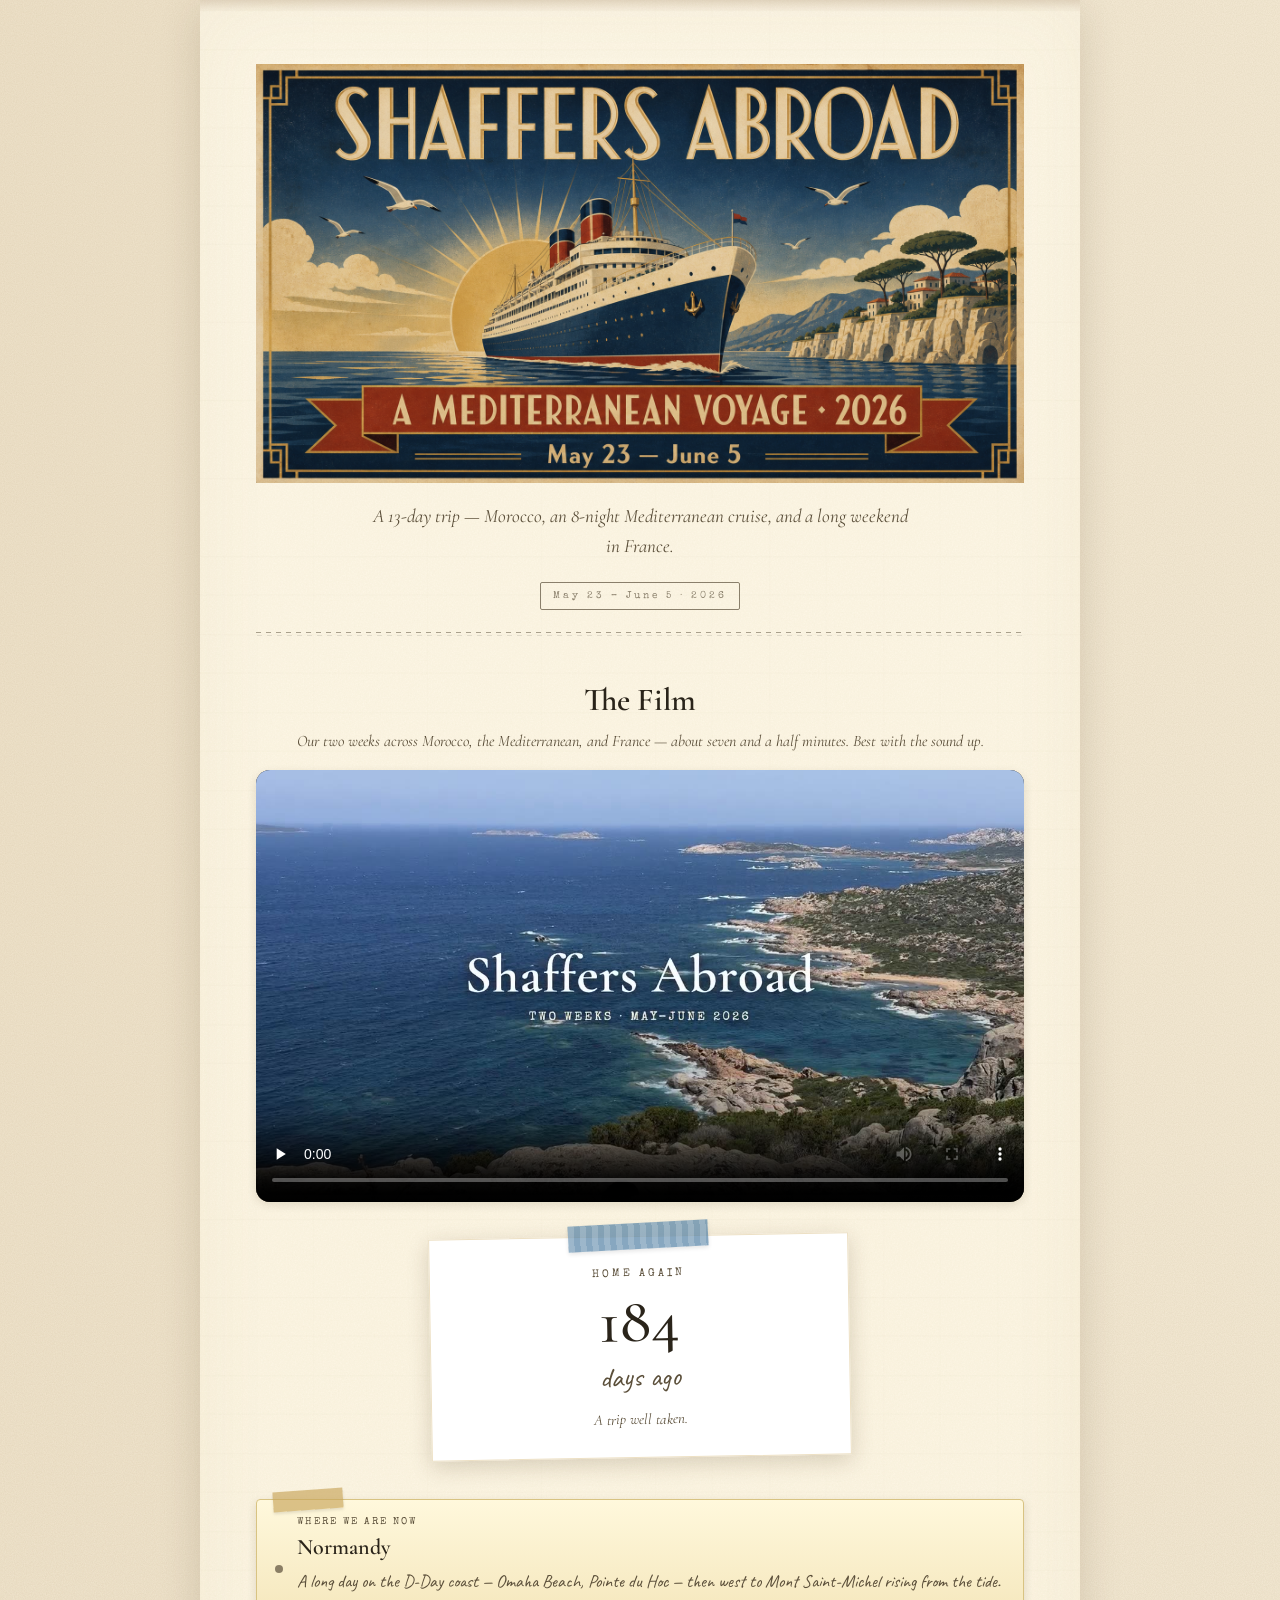
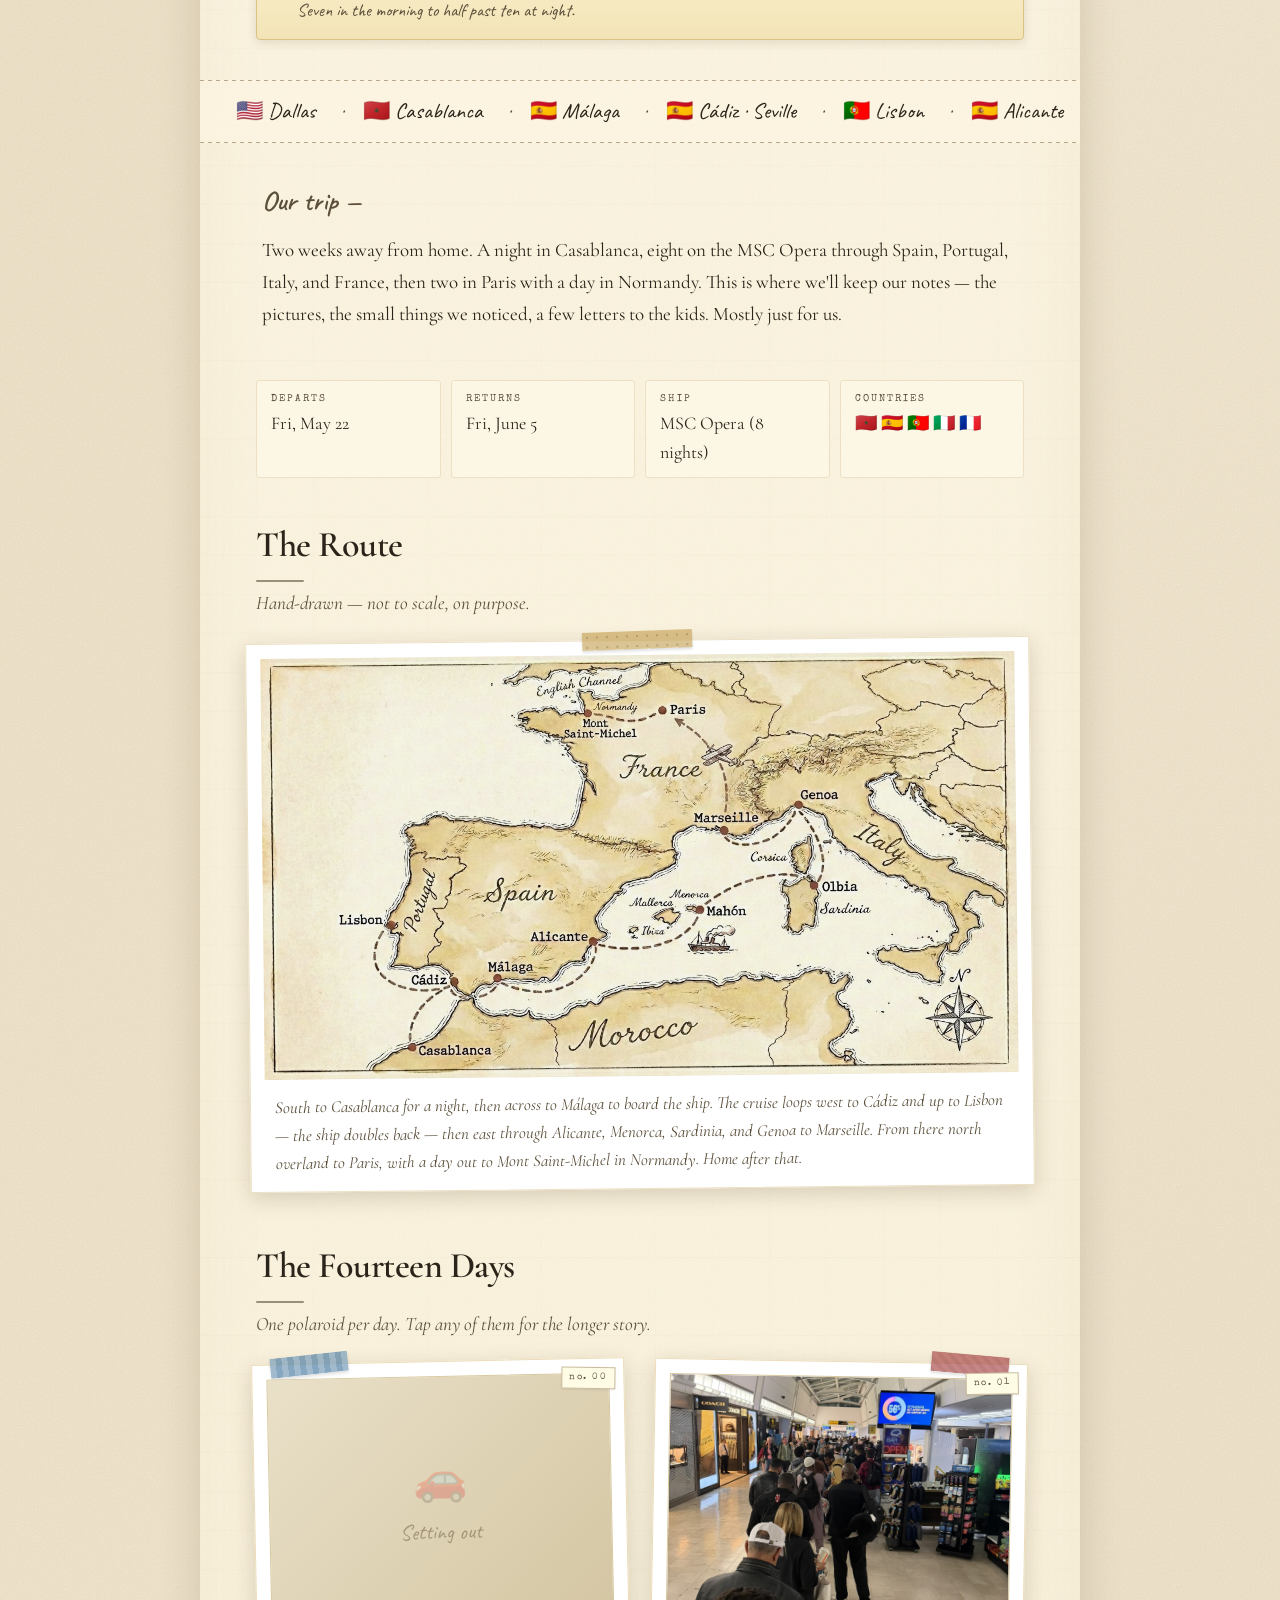
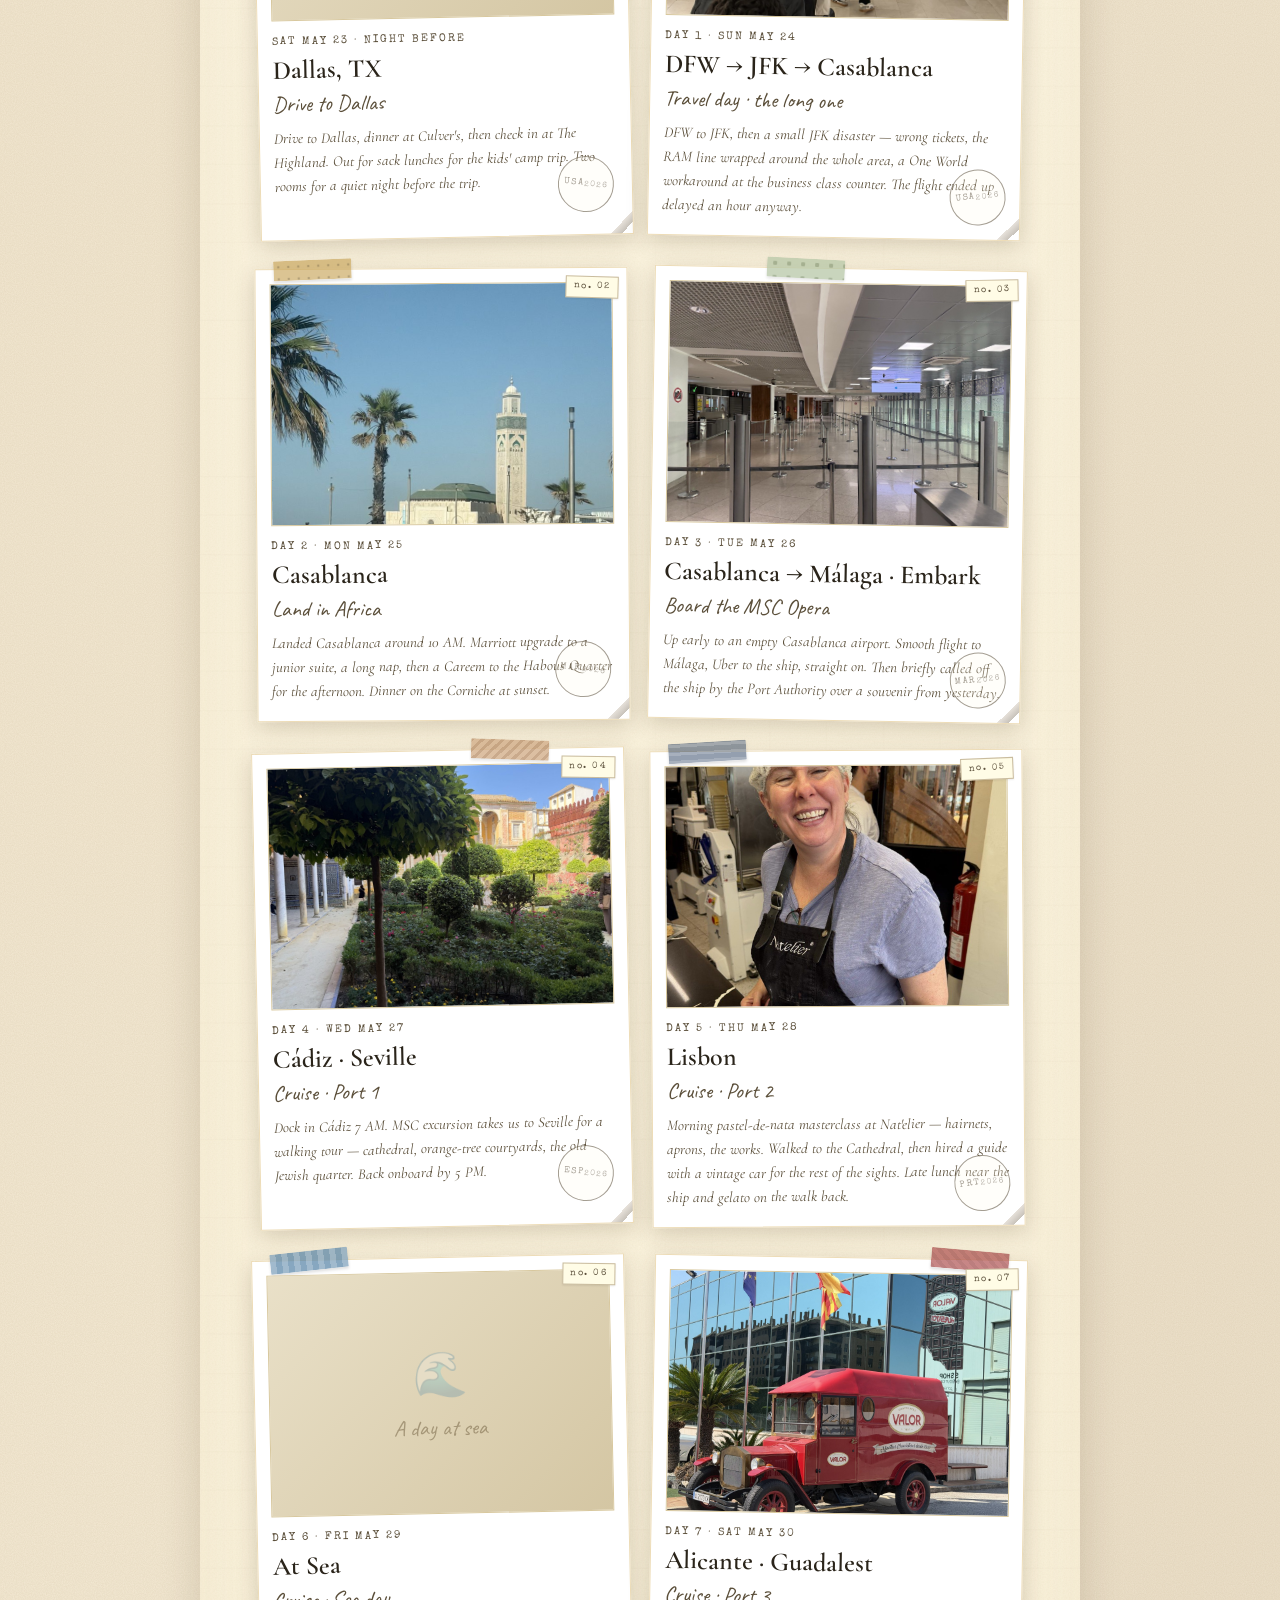
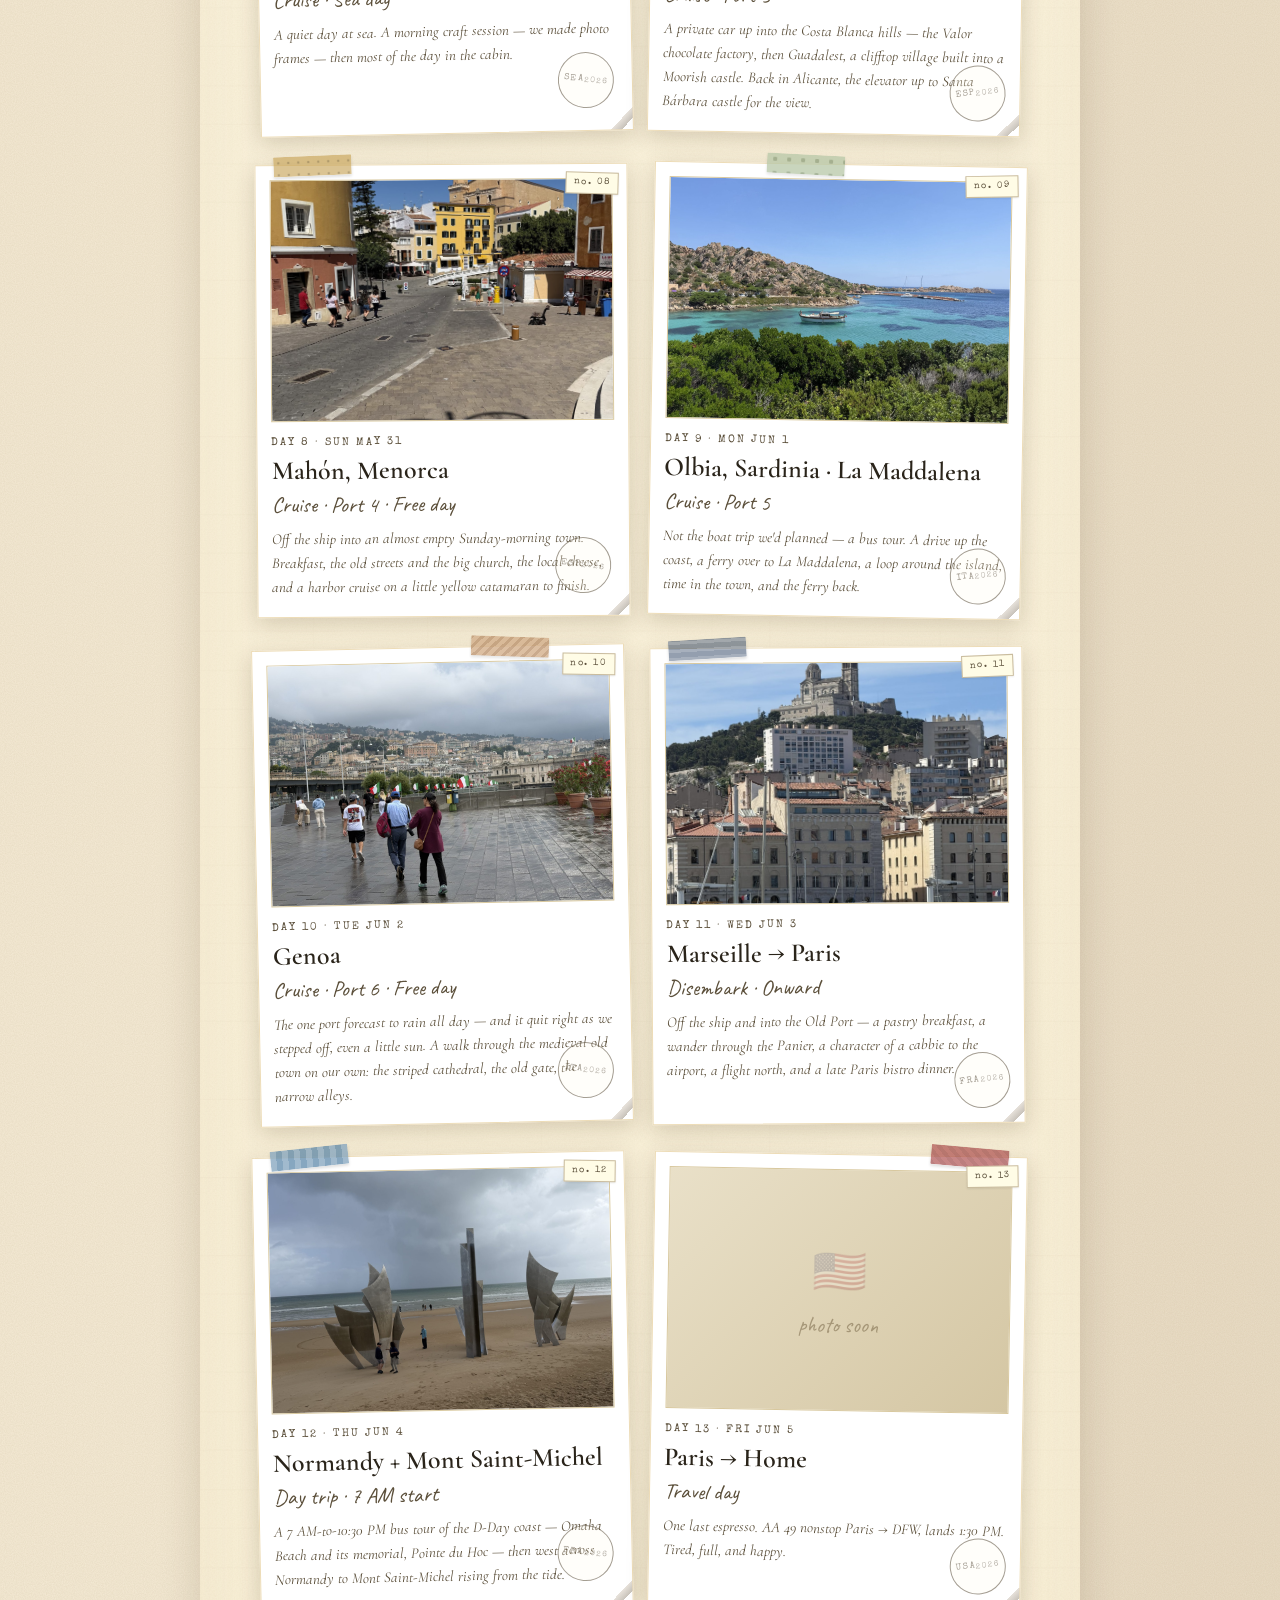
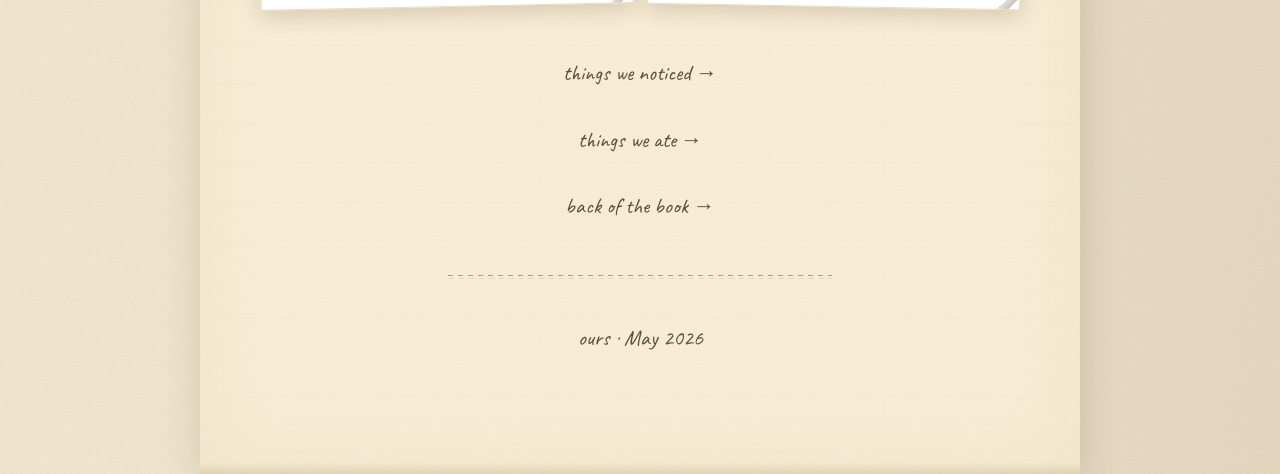
==== commit b05a5a3a: "Keep narrators (3rd person); fix Casablanca nap line (Jason napped, Rachel didn't); A+ polish (colla" ====
--- a/index.html
+++ b/index.html
@@ -55,7 +55,7 @@
 
   <section class="filmFeature" aria-label="The trip film" style="margin:6px 0 34px;text-align:center;">
     <h2 style="font-family:'Cormorant Garamond',serif;font-weight:600;font-size:32px;margin:0 0 4px;color:var(--ink);">The Film</h2>
-    <p style="font-style:italic;color:var(--ink-soft);margin:0 0 16px;font-size:16px;">Our two weeks across Morocco, the Mediterranean, and France — about eight and a half minutes. Best with the sound up.</p>
+    <p style="font-style:italic;color:var(--ink-soft);margin:0 0 16px;font-size:16px;">Our two weeks across Morocco, the Mediterranean, and France — about seven and a half minutes. Best with the sound up.</p>
     <video controls preload="none" playsinline poster="film/film-poster.jpg" style="width:100%;border-radius:14px;background:#000;display:block;box-shadow:var(--shadow-soft);">
       <source src="film/shaffers-abroad.mp4" type="video/mp4" />
       Your browser doesn't support video playback.
